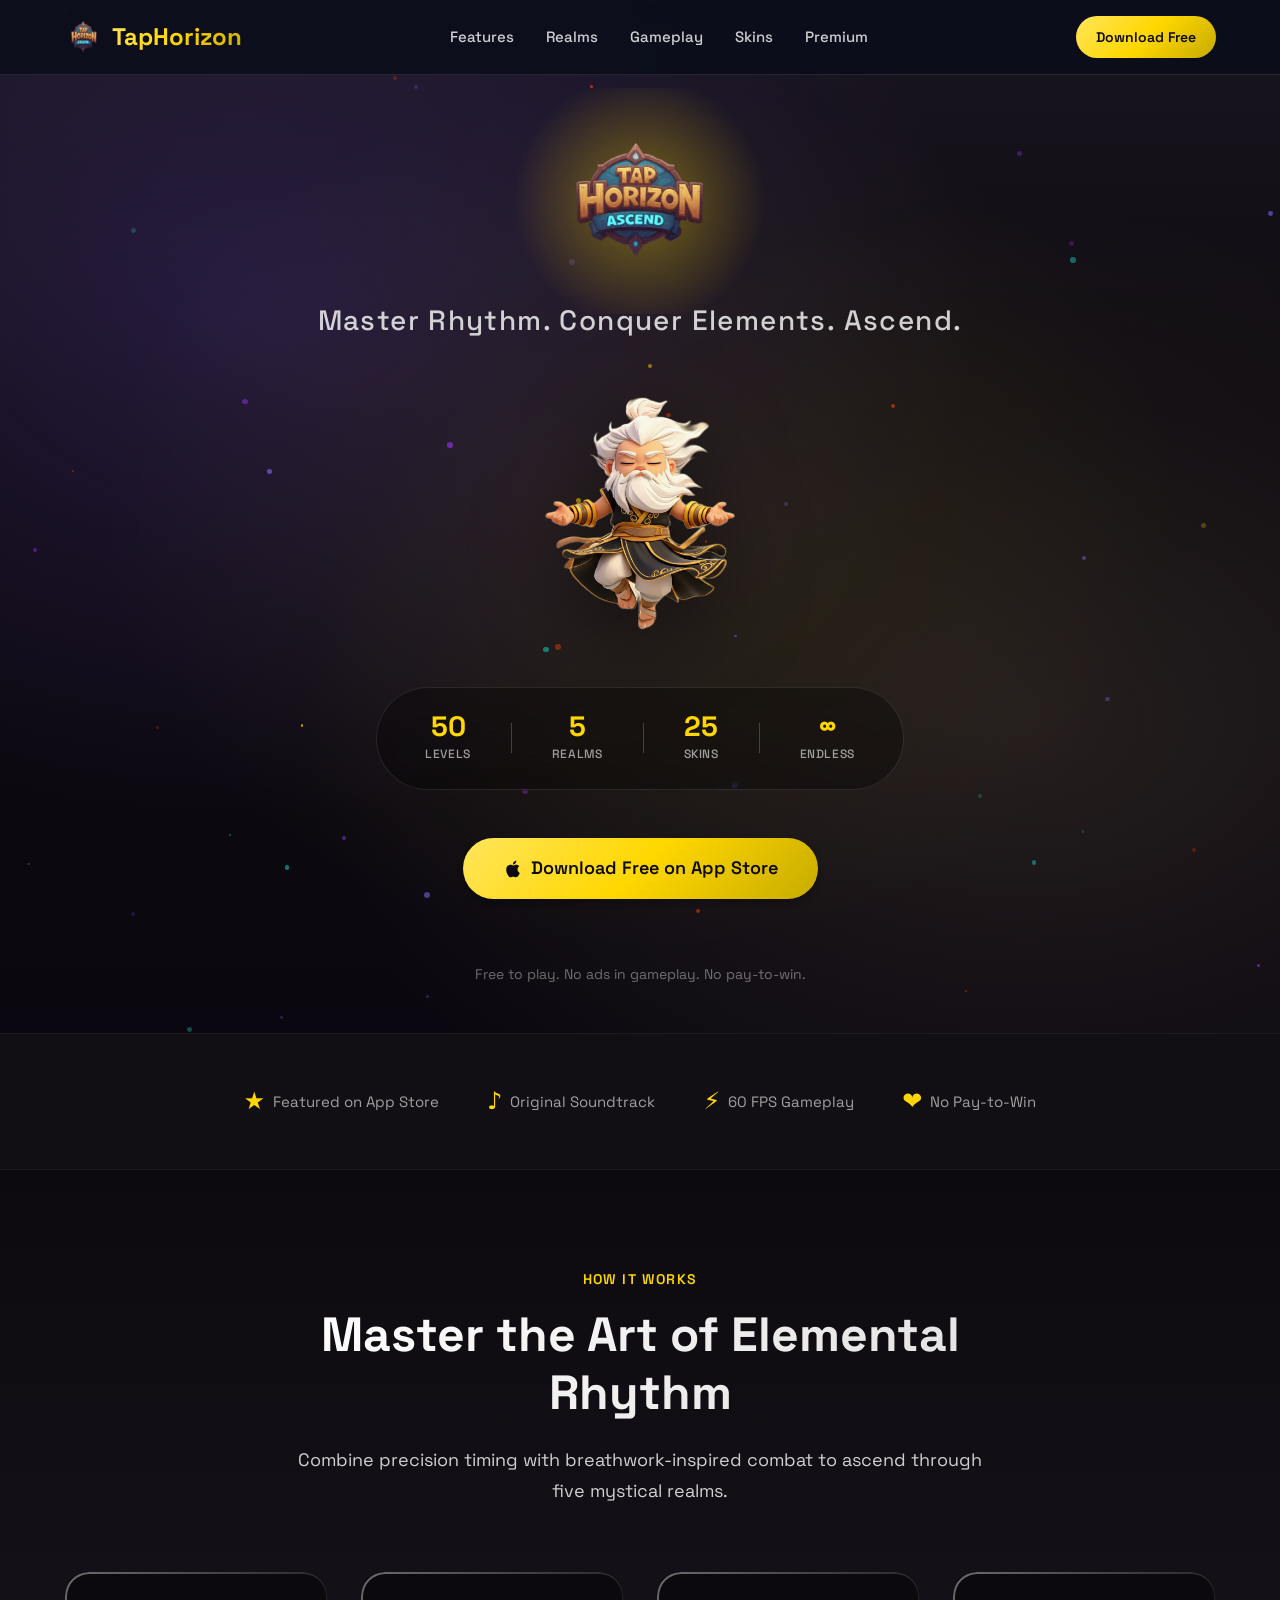
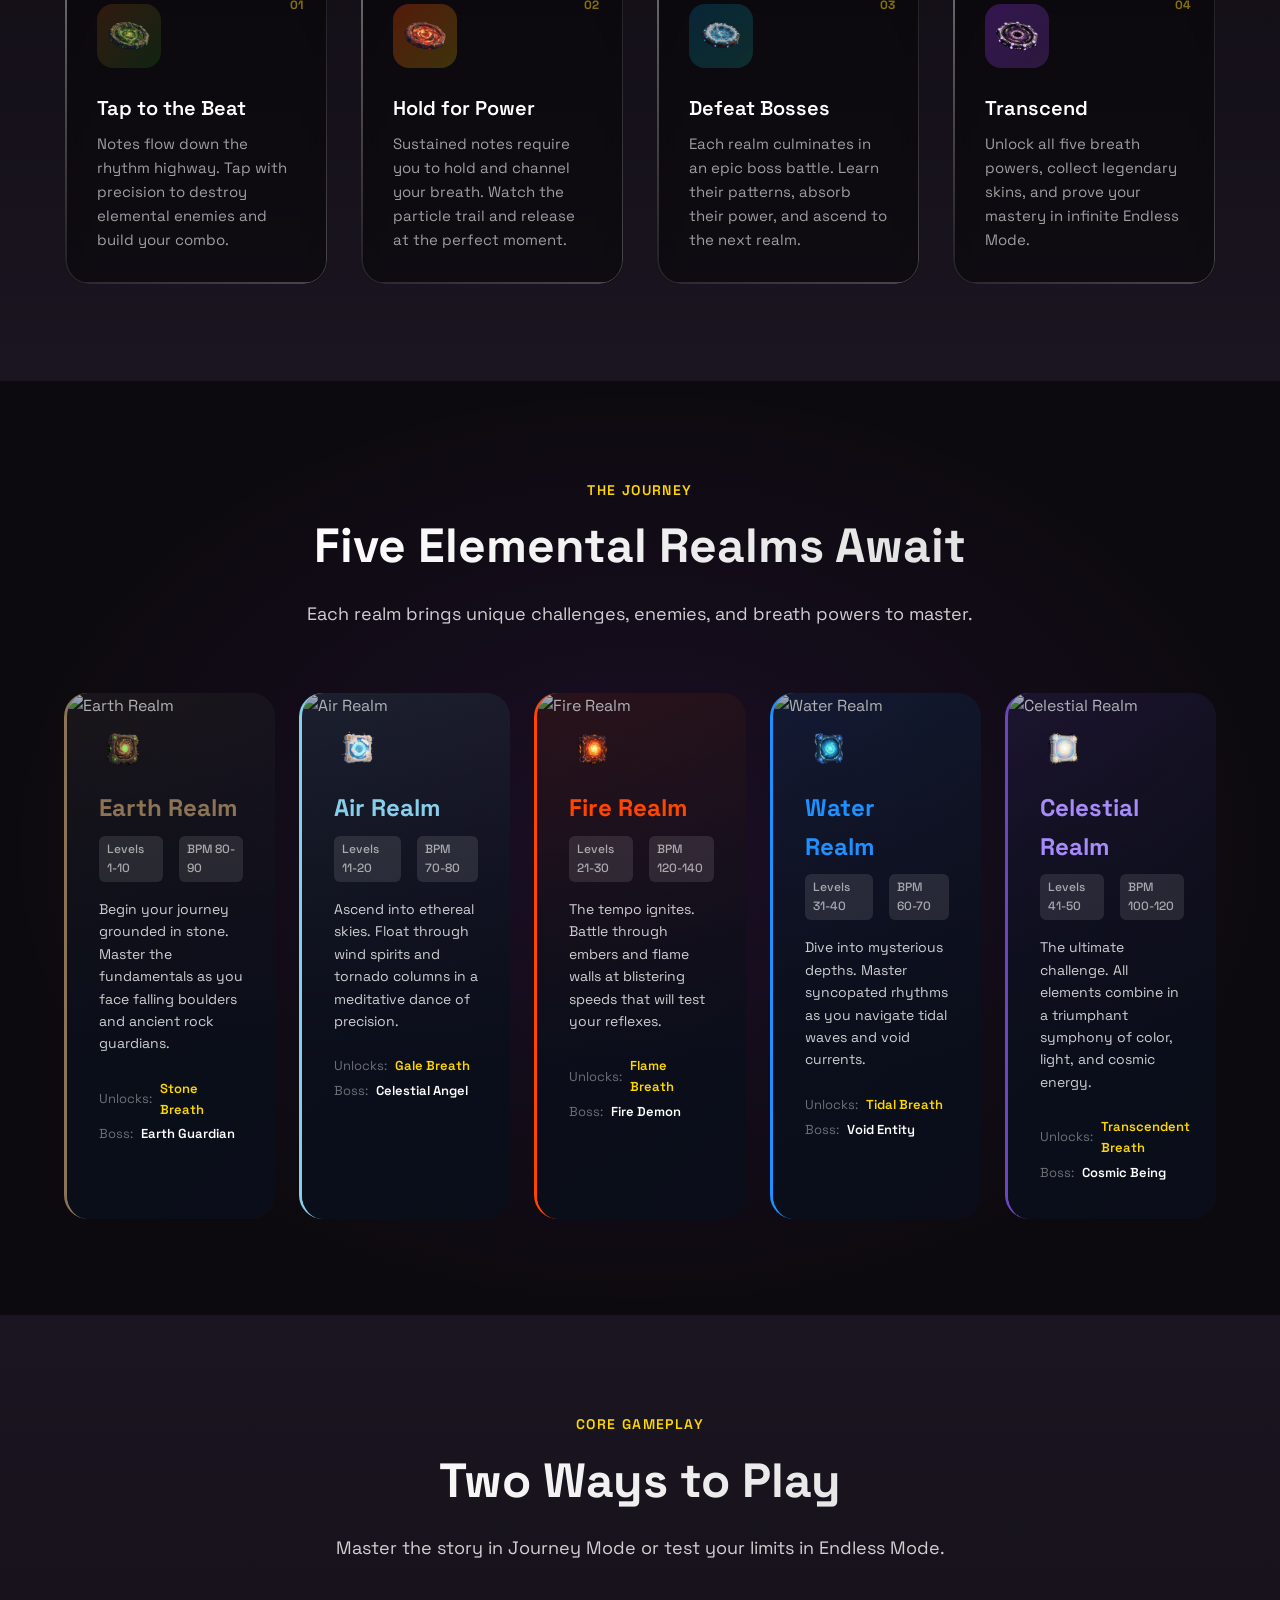
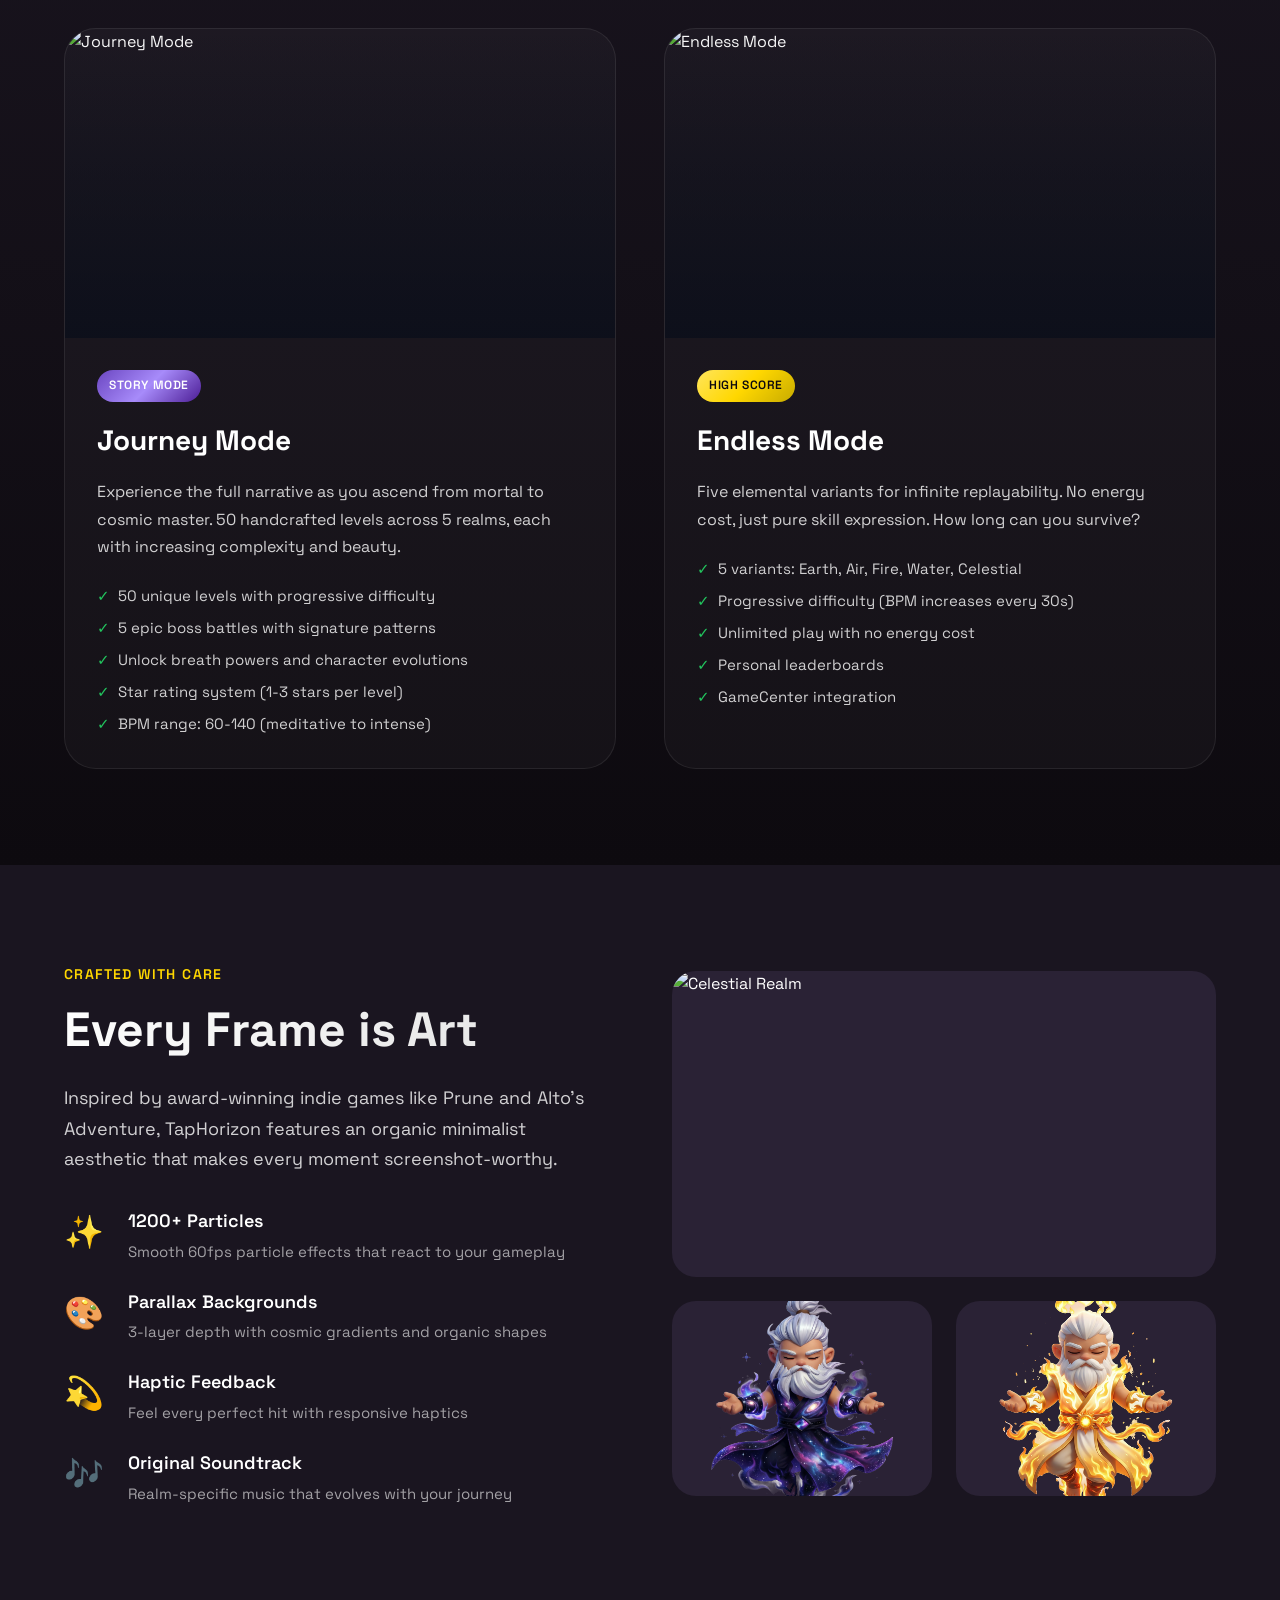
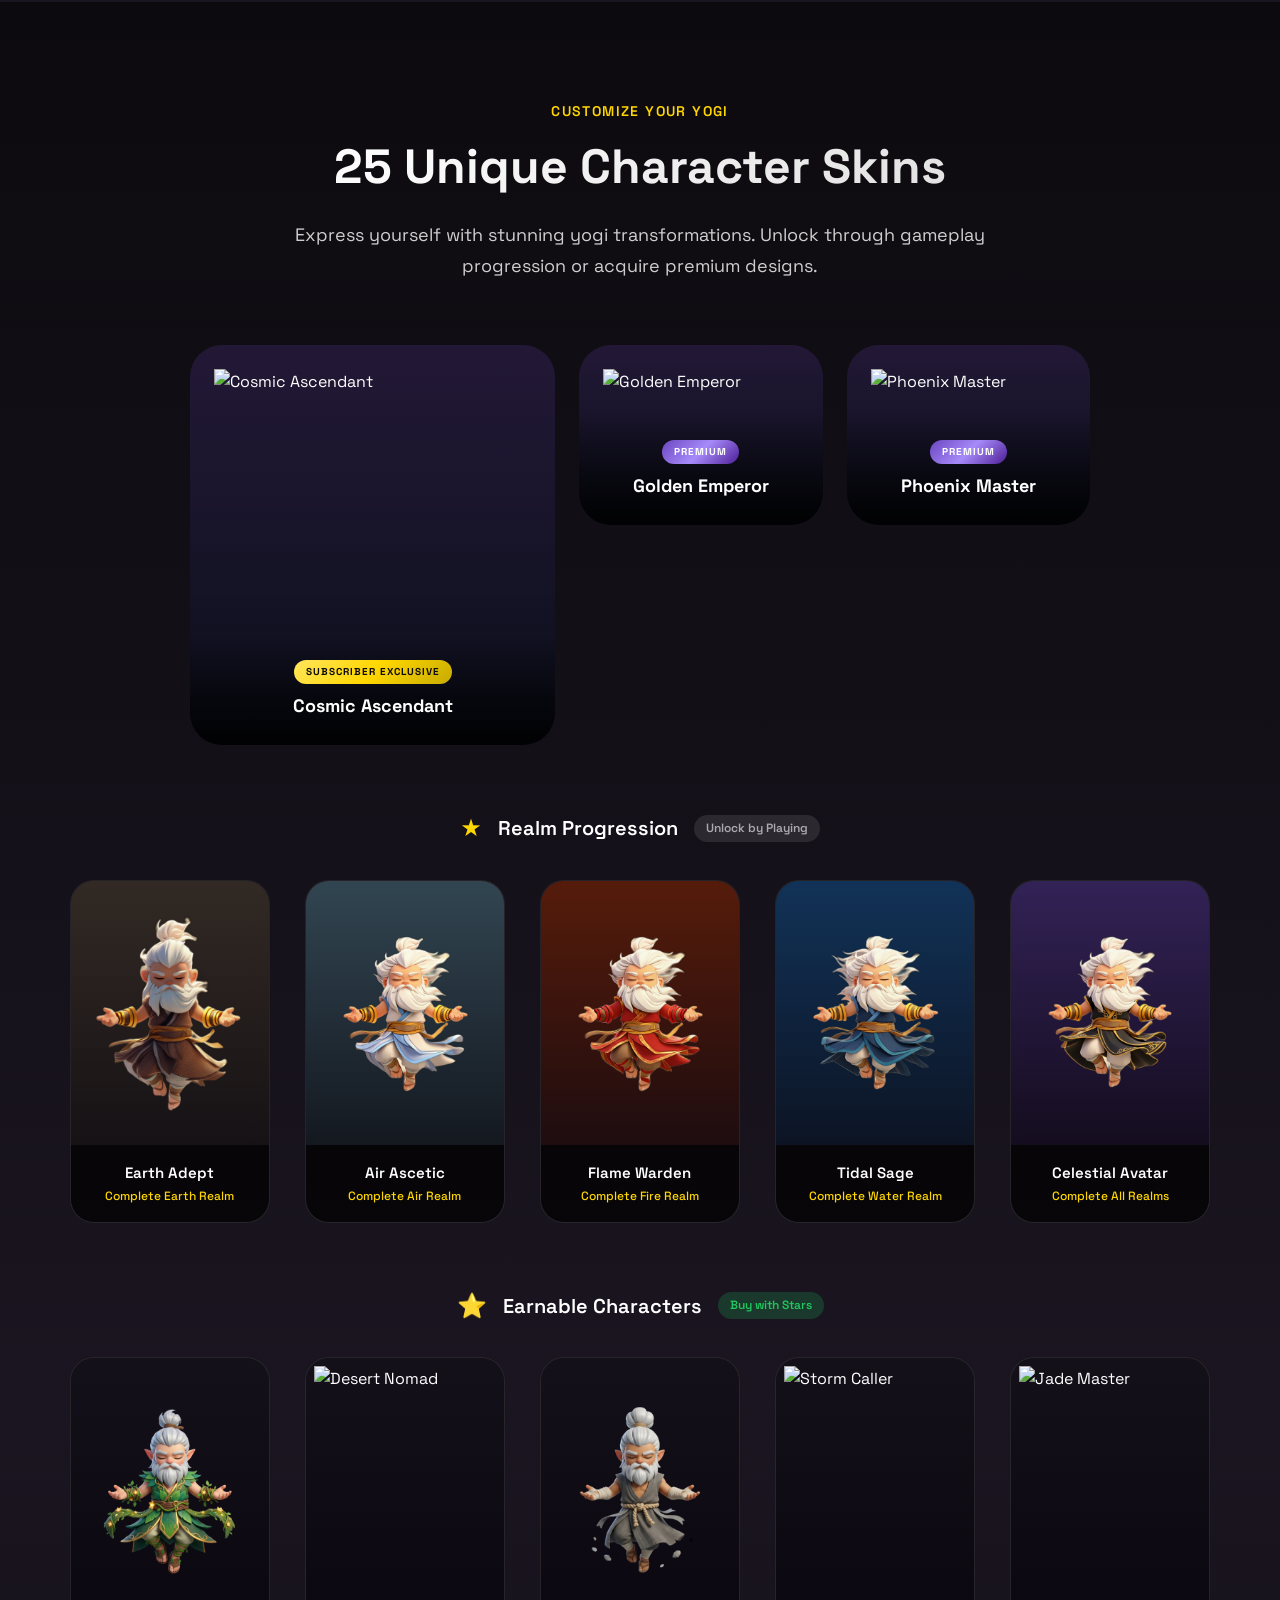
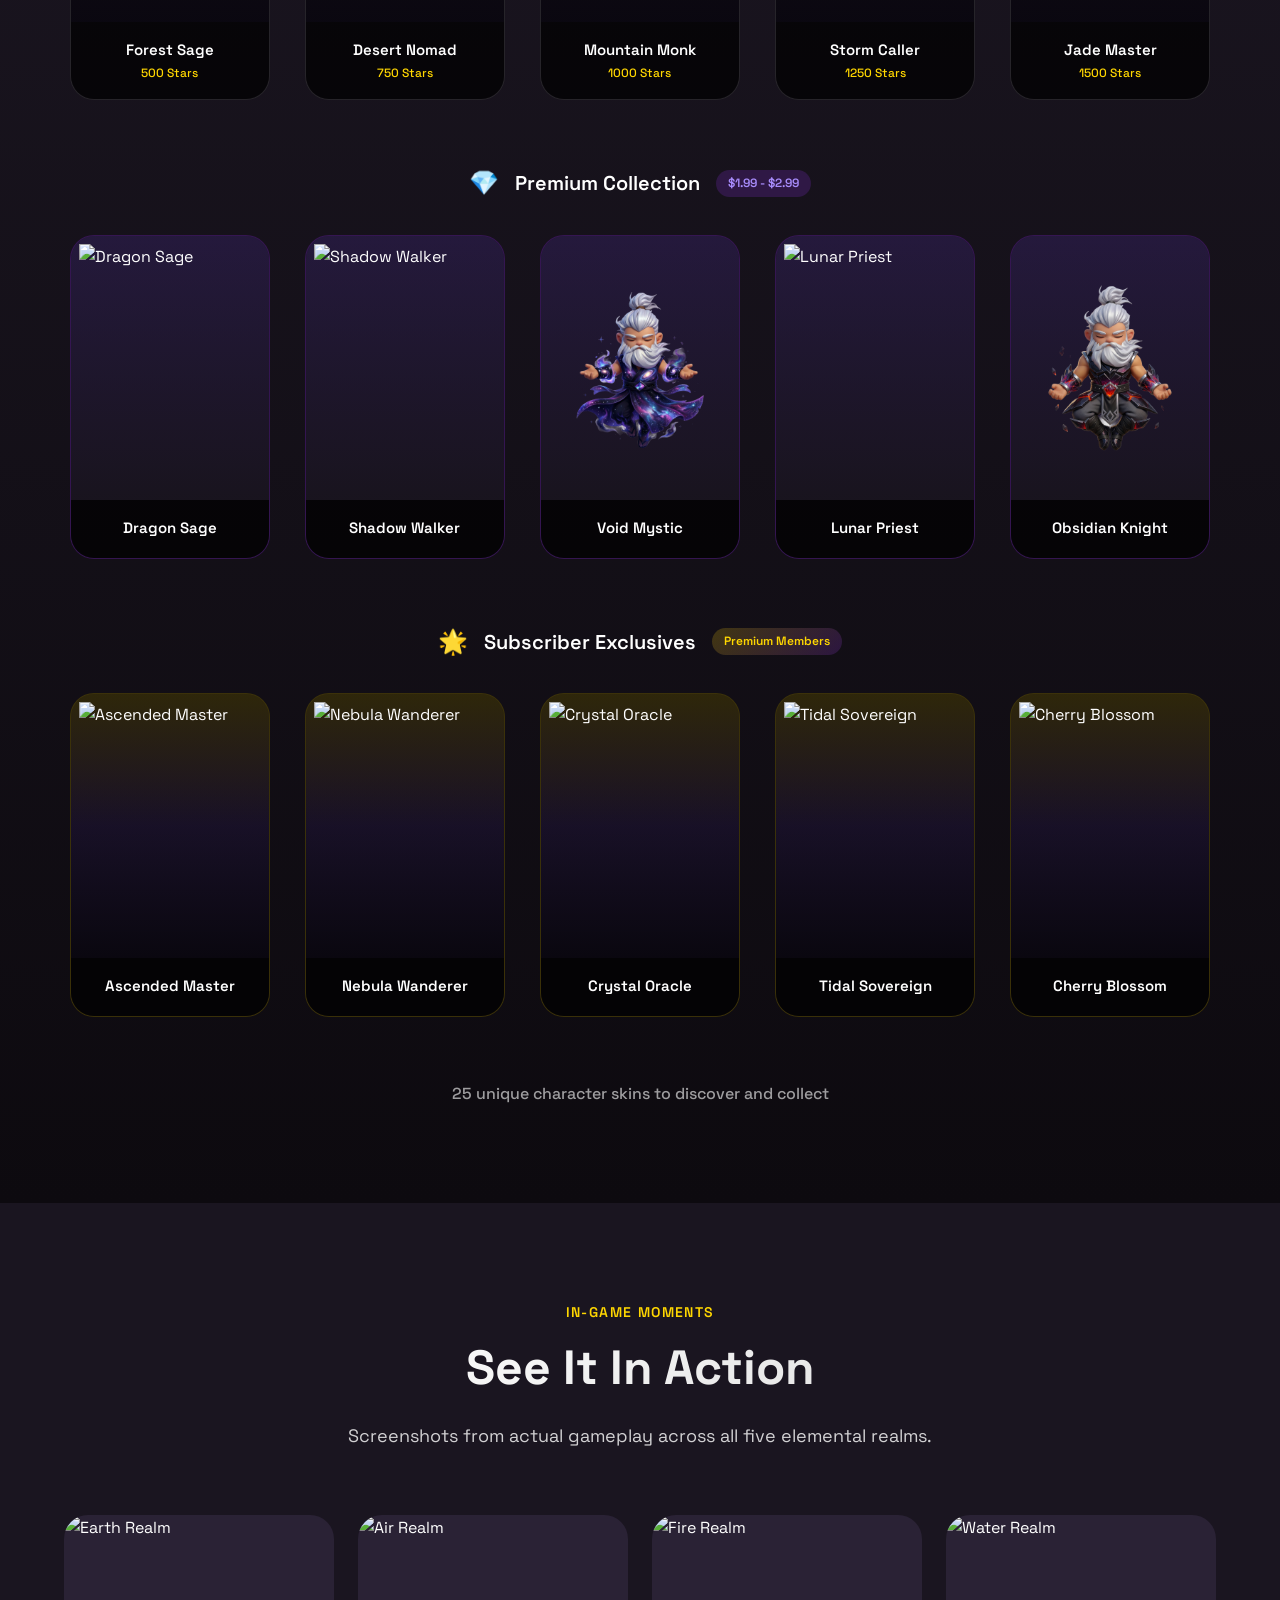
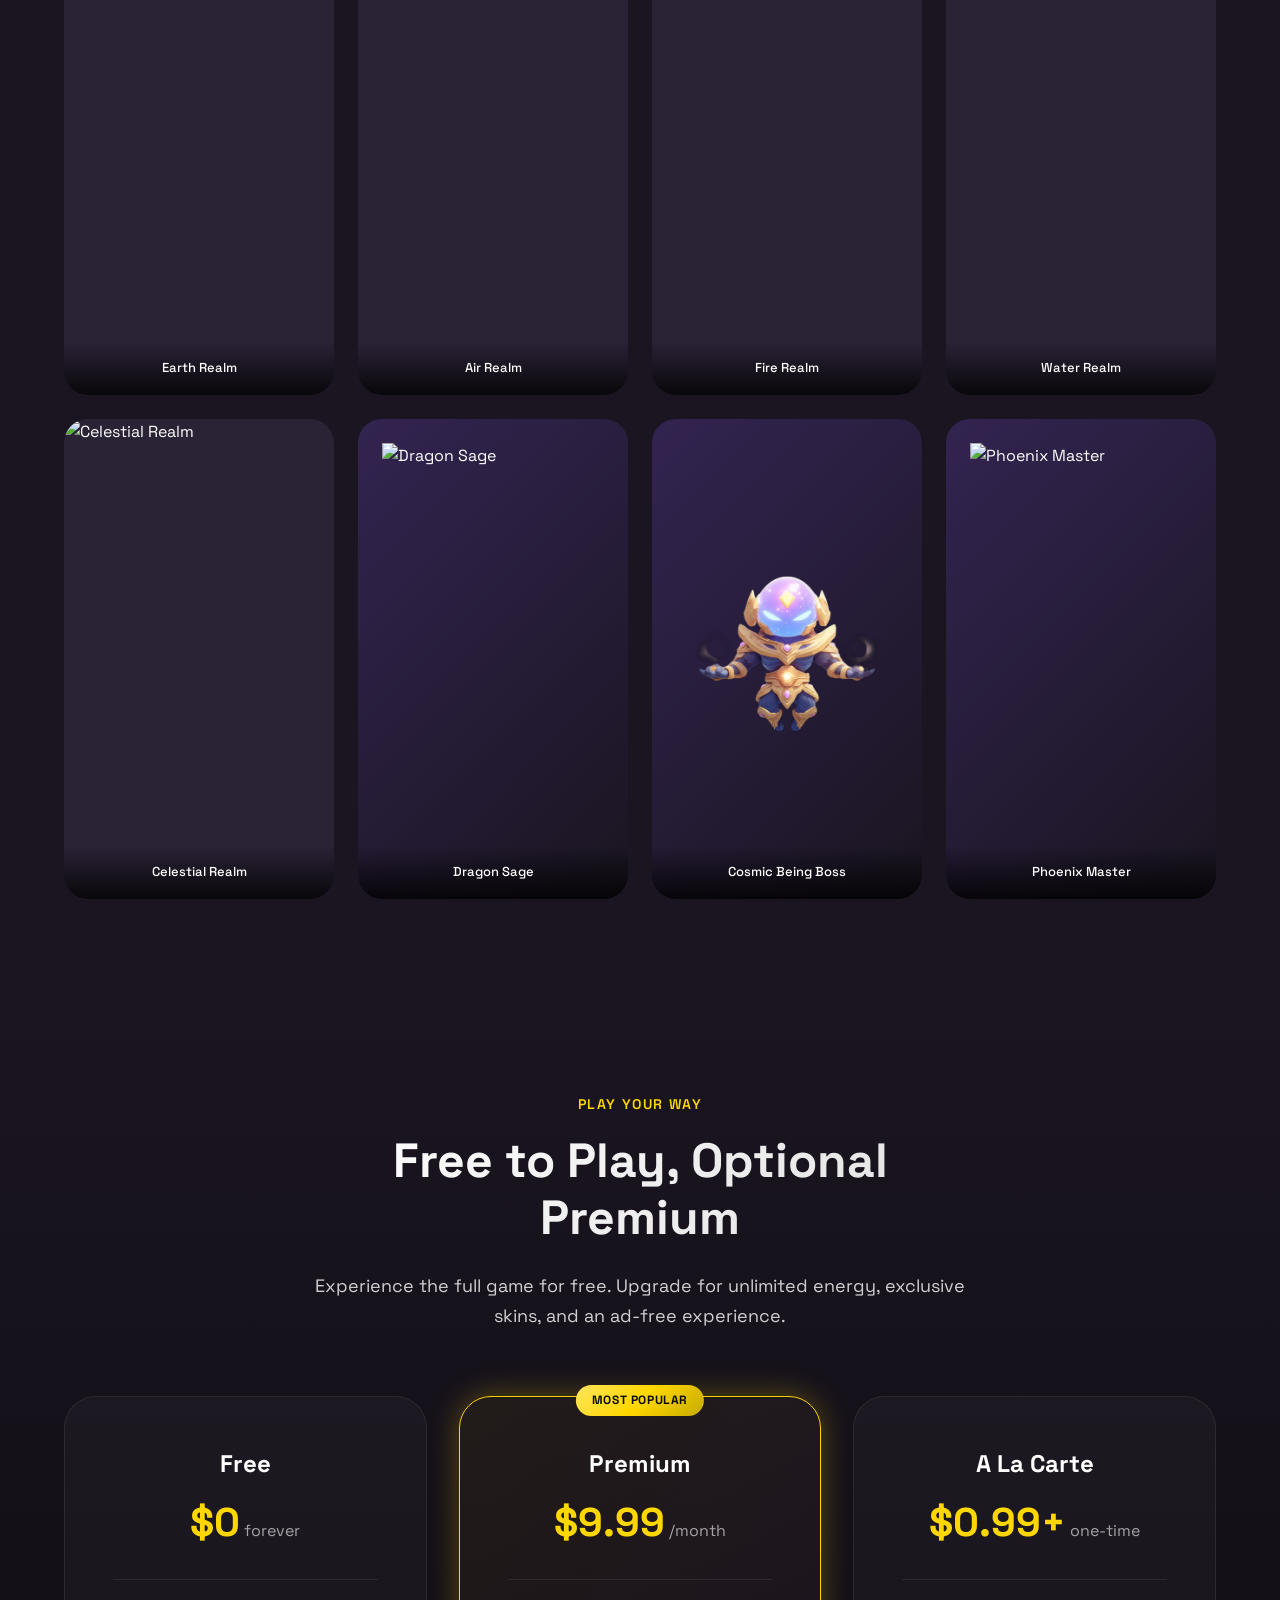
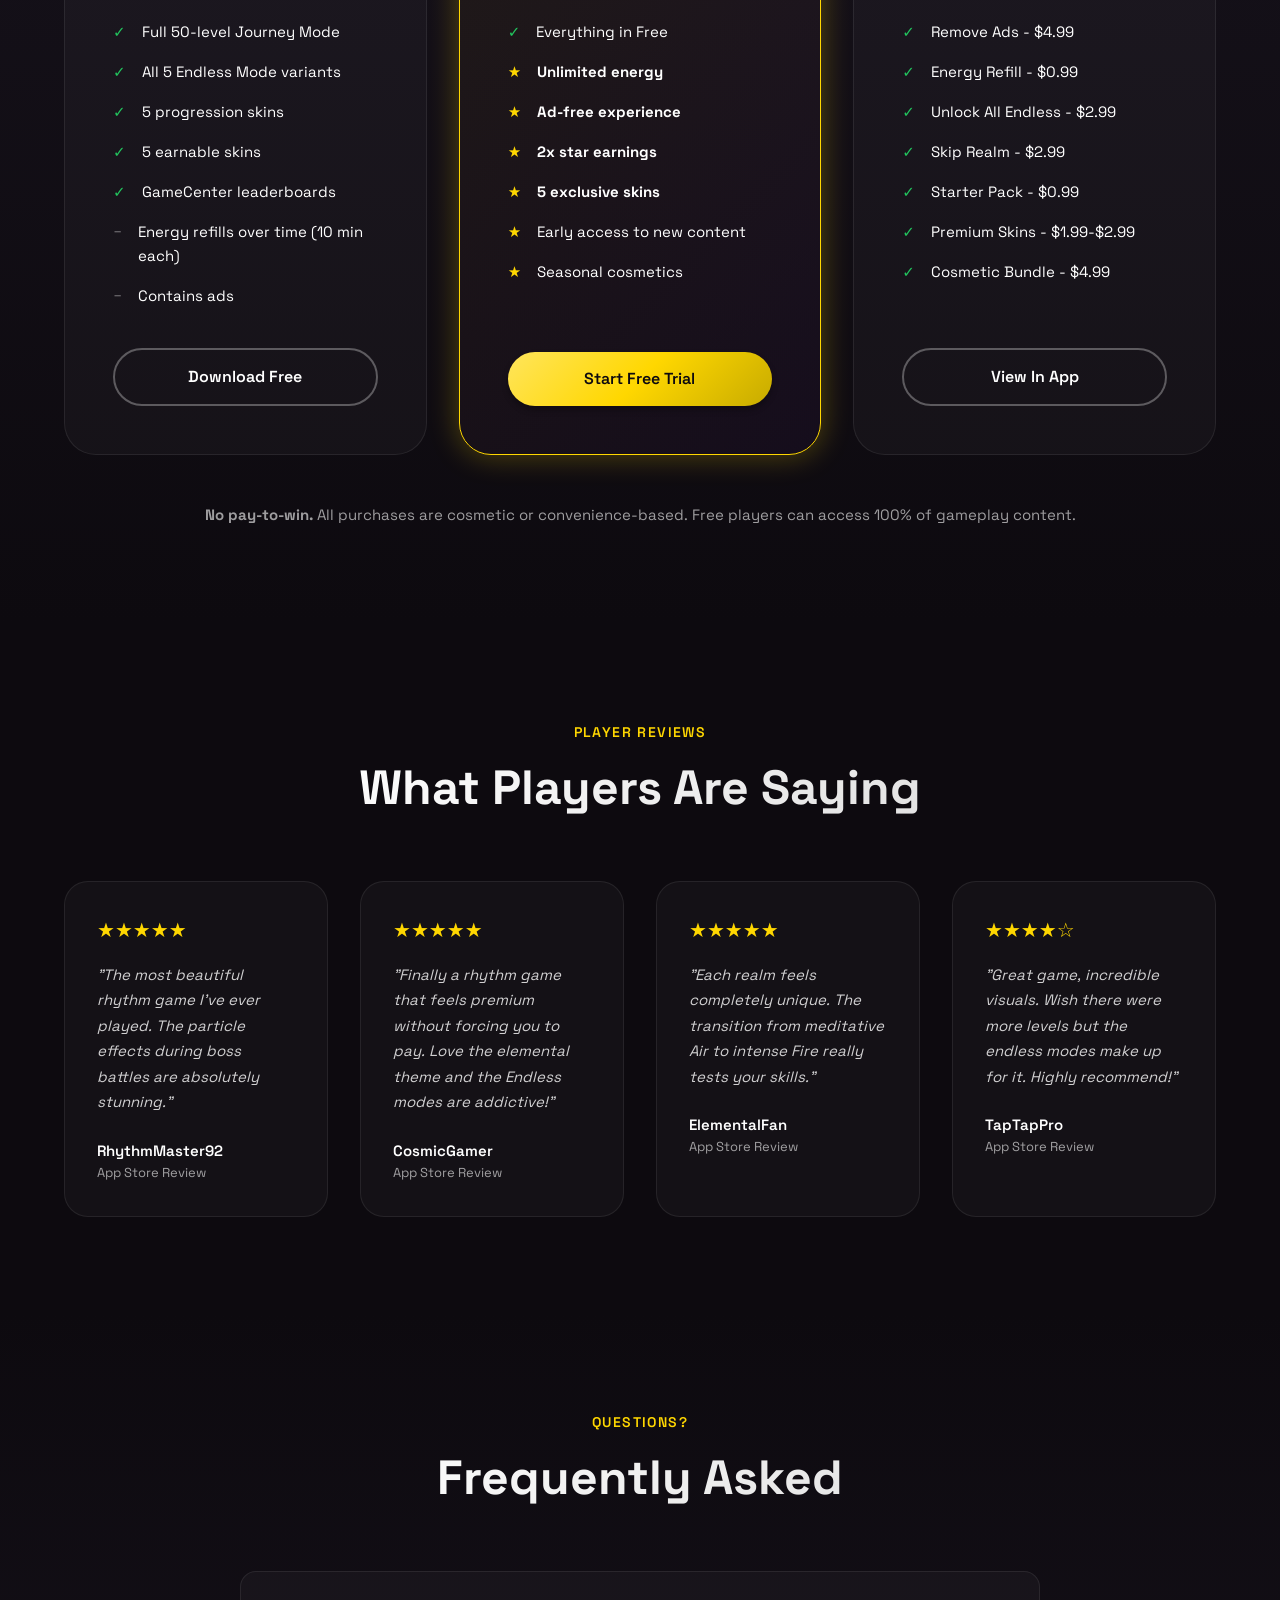
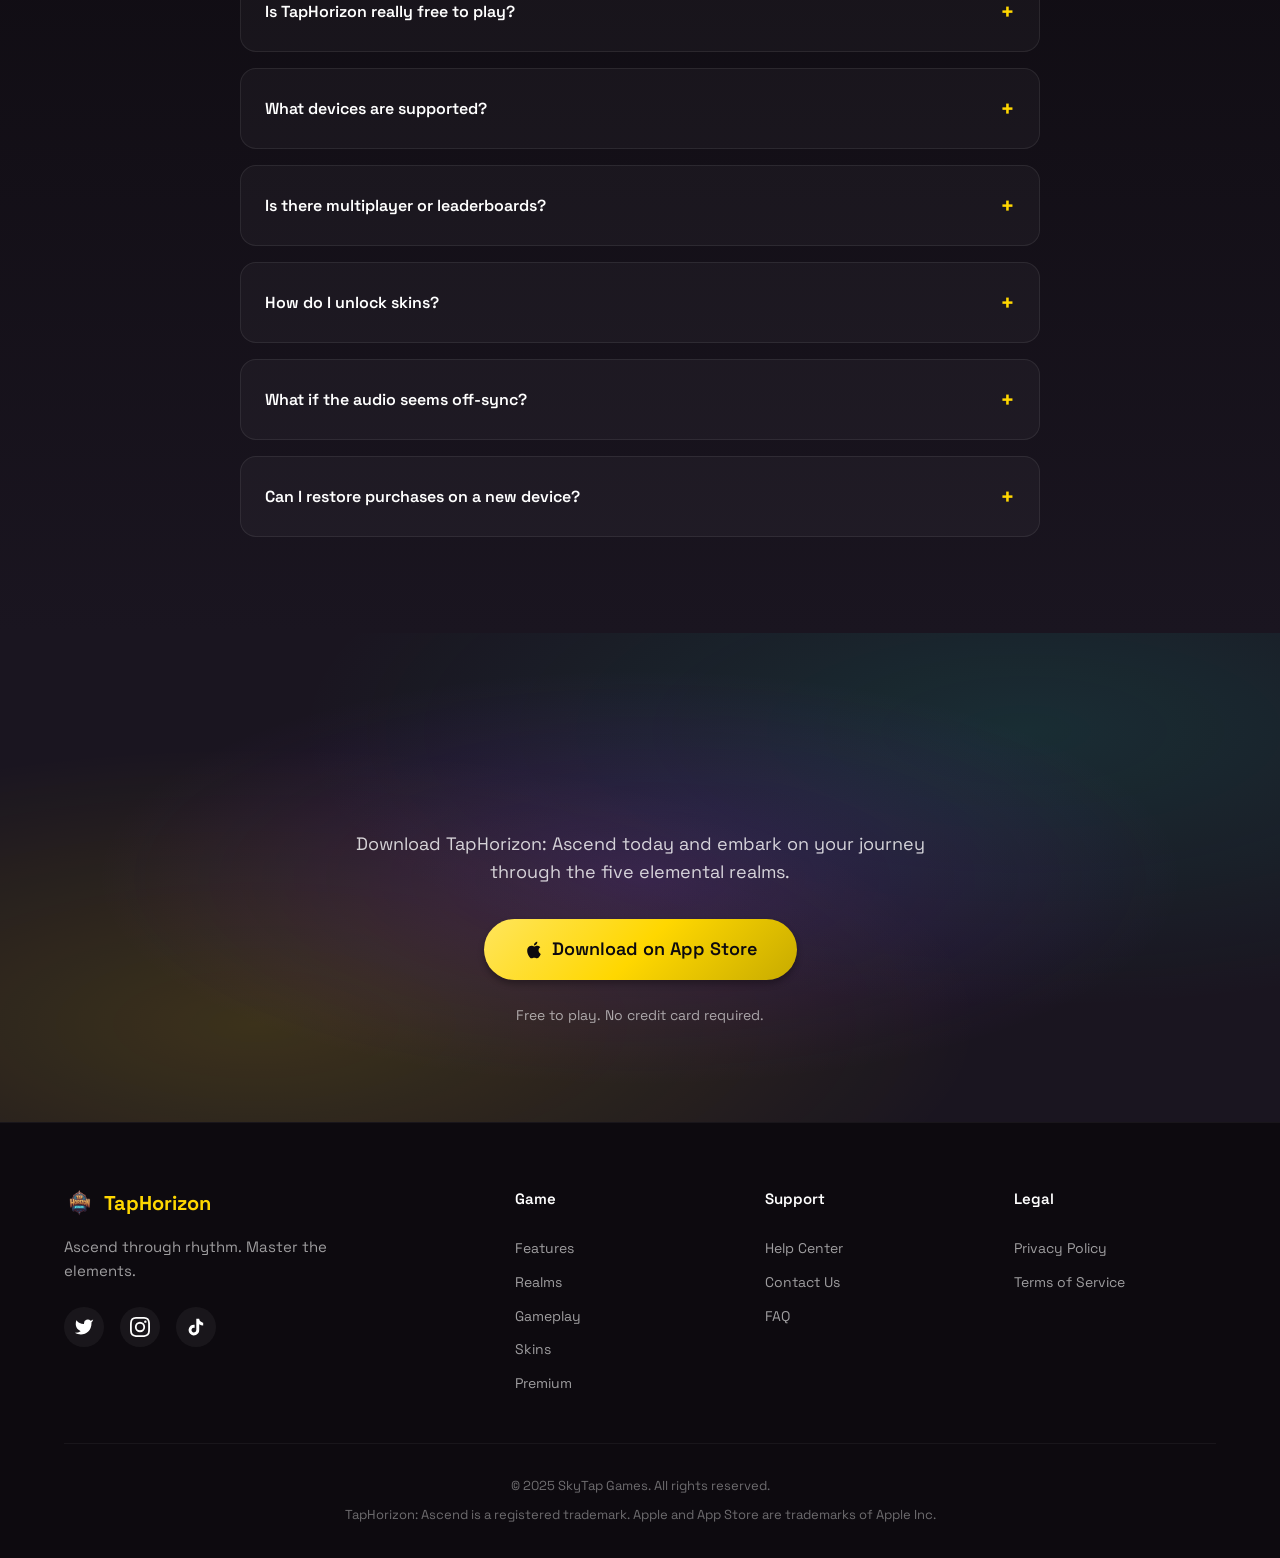
==== index.html @ a6b16e3e "Initial commit - TapHorizon: Ascend website Marketing website for TapHorizon: Ascend, an elemental r" ====
<!DOCTYPE html>
<html lang="en">
<head>
  <meta charset="UTF-8">
  <meta name="viewport" content="width=device-width, initial-scale=1.0">
  <meta name="description" content="TapHorizon: Ascend - A rhythm game where you embody a cosmic yogi ascending through five elemental realms. Master breathwork-based attacks, defeat powerful bosses, and unlock 25 unique skins.">
  <meta name="keywords" content="rhythm game, tap game, mobile game, iOS game, elemental, cosmic, meditation, breathwork, indie game">
  <meta name="author" content="SkyTap Games">

  <!-- Open Graph -->
  <meta property="og:title" content="TapHorizon: Ascend - Elemental Rhythm Adventure">
  <meta property="og:description" content="Ascend through 5 elemental realms. Master rhythm. Become legendary.">
  <meta property="og:image" content="images/og-image.png">
  <meta property="og:url" content="https://taphorizon.app">
  <meta property="og:type" content="website">

  <!-- Twitter Card -->
  <meta name="twitter:card" content="summary_large_image">
  <meta name="twitter:title" content="TapHorizon: Ascend">
  <meta name="twitter:description" content="Ascend through 5 elemental realms. Master rhythm. Become legendary.">
  <meta name="twitter:image" content="images/twitter-card.png">

  <title>TapHorizon: Ascend - Elemental Rhythm Adventure Game</title>

  <!-- Fonts - Modern gaming aesthetic -->
  <link rel="preconnect" href="https://fonts.googleapis.com">
  <link rel="preconnect" href="https://fonts.gstatic.com" crossorigin>
  <link href="https://fonts.googleapis.com/css2?family=Space+Grotesk:wght@300;400;500;600;700&display=swap" rel="stylesheet">

  <!-- Favicon -->
  <link rel="icon" type="image/png" href="images/favicon.png">
  <link rel="apple-touch-icon" href="images/apple-touch-icon.png">

  <!-- Styles -->
  <link rel="stylesheet" href="styles.css">
</head>
<body>
  <!-- Navigation -->
  <nav class="nav" id="nav">
    <div class="nav-container">
      <a href="#" class="nav-logo">
        <img src="images/assets/logo.png" alt="TapHorizon Logo" class="logo-img">
        <span class="logo-text">TapHorizon</span>
      </a>
      <div class="nav-links" id="nav-links">
        <a href="#features">Features</a>
        <a href="#realms">Realms</a>
        <a href="#gameplay">Gameplay</a>
        <a href="#skins">Skins</a>
        <a href="#pricing">Premium</a>
      </div>
      <a href="#download" class="nav-cta">Download Free</a>
      <button class="nav-toggle" id="nav-toggle" aria-label="Toggle menu">
        <span></span>
        <span></span>
        <span></span>
      </button>
    </div>
  </nav>

  <!-- Hero Section - Centered layout with prominent logo -->
  <header class="hero" id="hero">
    <div class="hero-bg">
      <div class="stars"></div>
      <div class="nebula"></div>
      <div class="particles" id="particles"></div>
    </div>

    <div class="hero-centered">
      <!-- Prominent Logo with Glow -->
      <div class="hero-logo">
        <img src="images/assets/logo.png" alt="TapHorizon: Ascend" class="logo-hero">
        <div class="logo-glow"></div>
      </div>

      <!-- Tagline -->
      <p class="hero-tagline">Master Rhythm. Conquer Elements. Ascend.</p>

      <!-- Floating Yogi Character -->
      <div class="hero-character">
        <img src="images/characters/celestial.png" alt="Celestial Yogi" class="floating-yogi">
      </div>

      <!-- Stats Row -->
      <div class="hero-stats">
        <div class="stat">
          <span class="stat-number">50</span>
          <span class="stat-label">Levels</span>
        </div>
        <div class="stat-divider"></div>
        <div class="stat">
          <span class="stat-number">5</span>
          <span class="stat-label">Realms</span>
        </div>
        <div class="stat-divider"></div>
        <div class="stat">
          <span class="stat-number">25</span>
          <span class="stat-label">Skins</span>
        </div>
        <div class="stat-divider"></div>
        <div class="stat">
          <span class="stat-number">∞</span>
          <span class="stat-label">Endless</span>
        </div>
      </div>

      <!-- CTA Buttons -->
      <div class="hero-cta">
        <a href="#download" class="btn btn-primary btn-large">
          <svg class="btn-icon" viewBox="0 0 24 24" fill="currentColor">
            <path d="M18.71 19.5c-.83 1.24-1.71 2.45-3.05 2.47-1.34.03-1.77-.79-3.29-.79-1.53 0-2 .77-3.27.82-1.31.05-2.3-1.32-3.14-2.53C4.25 17 2.94 12.45 4.7 9.39c.87-1.52 2.43-2.48 4.12-2.51 1.28-.02 2.5.87 3.29.87.78 0 2.26-1.07 3.81-.91.65.03 2.47.26 3.64 1.98-.09.06-2.17 1.28-2.15 3.81.03 3.02 2.65 4.03 2.68 4.04-.03.07-.42 1.44-1.38 2.83M13 3.5c.73-.83 1.94-1.46 2.94-1.5.13 1.17-.34 2.35-1.04 3.19-.69.85-1.83 1.51-2.95 1.42-.15-1.15.41-2.35 1.05-3.11z"/>
          </svg>
          Download Free on App Store
        </a>
      </div>

      <p class="hero-note">Free to play. No ads in gameplay. No pay-to-win.</p>
    </div>
  </header>

  <!-- Trust Badges -->
  <section class="trust-badges">
    <div class="container">
      <div class="badges-grid">
        <div class="badge-item">
          <span class="badge-icon-large">&#9733;</span>
          <span>Featured on App Store</span>
        </div>
        <div class="badge-item">
          <span class="badge-icon-large">&#9834;</span>
          <span>Original Soundtrack</span>
        </div>
        <div class="badge-item">
          <span class="badge-icon-large">&#9889;</span>
          <span>60 FPS Gameplay</span>
        </div>
        <div class="badge-item">
          <span class="badge-icon-large">&#10084;</span>
          <span>No Pay-to-Win</span>
        </div>
      </div>
    </div>
  </section>

  <!-- How It Works -->
  <section class="section how-it-works" id="features">
    <div class="container">
      <div class="section-header">
        <span class="section-label">How It Works</span>
        <h2 class="section-title">Master the Art of Elemental Rhythm</h2>
        <p class="section-description">
          Combine precision timing with breathwork-inspired combat to ascend through five mystical realms.
        </p>
      </div>
      <div class="steps-grid">
        <div class="step-card">
          <div class="step-number">01</div>
          <div class="step-icon step-icon-earth">
            <!-- PLACEHOLDER: Earth element icon -->
            <img src="images/assets/icon-earth.png" alt="Earth Element">
          </div>
          <h3>Tap to the Beat</h3>
          <p>Notes flow down the rhythm highway. Tap with precision to destroy elemental enemies and build your combo.</p>
        </div>
        <div class="step-card">
          <div class="step-number">02</div>
          <div class="step-icon step-icon-fire">
            <!-- PLACEHOLDER: Fire element icon -->
            <img src="images/assets/icon-fire.png" alt="Fire Element">
          </div>
          <h3>Hold for Power</h3>
          <p>Sustained notes require you to hold and channel your breath. Watch the particle trail and release at the perfect moment.</p>
        </div>
        <div class="step-card">
          <div class="step-number">03</div>
          <div class="step-icon step-icon-water">
            <!-- PLACEHOLDER: Water element icon -->
            <img src="images/assets/icon-water.png" alt="Water Element">
          </div>
          <h3>Defeat Bosses</h3>
          <p>Each realm culminates in an epic boss battle. Learn their patterns, absorb their power, and ascend to the next realm.</p>
        </div>
        <div class="step-card">
          <div class="step-number">04</div>
          <div class="step-icon step-icon-celestial">
            <!-- PLACEHOLDER: Celestial element icon -->
            <img src="images/assets/icon-celestial.png" alt="Celestial Element">
          </div>
          <h3>Transcend</h3>
          <p>Unlock all five breath powers, collect legendary skins, and prove your mastery in infinite Endless Mode.</p>
        </div>
      </div>
    </div>
  </section>

  <!-- The Five Realms -->
  <section class="section realms-section" id="realms">
    <div class="realms-bg">
      <div class="realm-particles"></div>
    </div>
    <div class="container">
      <div class="section-header">
        <span class="section-label">The Journey</span>
        <h2 class="section-title">Five Elemental Realms Await</h2>
        <p class="section-description">
          Each realm brings unique challenges, enemies, and breath powers to master.
        </p>
      </div>
      <div class="realms-grid">
        <!-- Earth Realm -->
        <div class="realm-card realm-earth">
          <div class="realm-bg-image">
            <!-- PLACEHOLDER: Earth realm background -->
            <img src="images/screenshots/realm-earth.png" alt="Earth Realm">
          </div>
          <div class="realm-content">
            <div class="realm-icon">
              <!-- PLACEHOLDER: Earth icon -->
              <img src="images/assets/power-stone.png" alt="Stone Breath">
            </div>
            <h3 class="realm-name">Earth Realm</h3>
            <div class="realm-stats">
              <span class="realm-levels">Levels 1-10</span>
              <span class="realm-bpm">BPM 80-90</span>
            </div>
            <p class="realm-description">Begin your journey grounded in stone. Master the fundamentals as you face falling boulders and ancient rock guardians.</p>
            <div class="realm-power">
              <span class="power-label">Unlocks:</span>
              <span class="power-name">Stone Breath</span>
            </div>
            <div class="realm-boss">
              <span class="boss-label">Boss:</span>
              <span class="boss-name">Earth Guardian</span>
            </div>
          </div>
        </div>

        <!-- Air Realm -->
        <div class="realm-card realm-air">
          <div class="realm-bg-image">
            <!-- PLACEHOLDER: Air realm background -->
            <img src="images/screenshots/realm-air.png" alt="Air Realm">
          </div>
          <div class="realm-content">
            <div class="realm-icon">
              <!-- PLACEHOLDER: Air icon -->
              <img src="images/assets/power-gale.png" alt="Gale Breath">
            </div>
            <h3 class="realm-name">Air Realm</h3>
            <div class="realm-stats">
              <span class="realm-levels">Levels 11-20</span>
              <span class="realm-bpm">BPM 70-80</span>
            </div>
            <p class="realm-description">Ascend into ethereal skies. Float through wind spirits and tornado columns in a meditative dance of precision.</p>
            <div class="realm-power">
              <span class="power-label">Unlocks:</span>
              <span class="power-name">Gale Breath</span>
            </div>
            <div class="realm-boss">
              <span class="boss-label">Boss:</span>
              <span class="boss-name">Celestial Angel</span>
            </div>
          </div>
        </div>

        <!-- Fire Realm -->
        <div class="realm-card realm-fire">
          <div class="realm-bg-image">
            <!-- PLACEHOLDER: Fire realm background -->
            <img src="images/screenshots/realm-fire.png" alt="Fire Realm">
          </div>
          <div class="realm-content">
            <div class="realm-icon">
              <!-- PLACEHOLDER: Fire icon -->
              <img src="images/assets/power-inferno.png" alt="Flame Breath">
            </div>
            <h3 class="realm-name">Fire Realm</h3>
            <div class="realm-stats">
              <span class="realm-levels">Levels 21-30</span>
              <span class="realm-bpm">BPM 120-140</span>
            </div>
            <p class="realm-description">The tempo ignites. Battle through embers and flame walls at blistering speeds that will test your reflexes.</p>
            <div class="realm-power">
              <span class="power-label">Unlocks:</span>
              <span class="power-name">Flame Breath</span>
            </div>
            <div class="realm-boss">
              <span class="boss-label">Boss:</span>
              <span class="boss-name">Fire Demon</span>
            </div>
          </div>
        </div>

        <!-- Water Realm -->
        <div class="realm-card realm-water">
          <div class="realm-bg-image">
            <!-- PLACEHOLDER: Water realm background -->
            <img src="images/screenshots/realm-water.png" alt="Water Realm">
          </div>
          <div class="realm-content">
            <div class="realm-icon">
              <!-- PLACEHOLDER: Water icon -->
              <img src="images/assets/power-tidal.png" alt="Tidal Breath">
            </div>
            <h3 class="realm-name">Water Realm</h3>
            <div class="realm-stats">
              <span class="realm-levels">Levels 31-40</span>
              <span class="realm-bpm">BPM 60-70</span>
            </div>
            <p class="realm-description">Dive into mysterious depths. Master syncopated rhythms as you navigate tidal waves and void currents.</p>
            <div class="realm-power">
              <span class="power-label">Unlocks:</span>
              <span class="power-name">Tidal Breath</span>
            </div>
            <div class="realm-boss">
              <span class="boss-label">Boss:</span>
              <span class="boss-name">Void Entity</span>
            </div>
          </div>
        </div>

        <!-- Celestial Realm -->
        <div class="realm-card realm-celestial">
          <div class="realm-bg-image">
            <!-- PLACEHOLDER: Celestial realm background -->
            <img src="images/screenshots/realm-celestial.png" alt="Celestial Realm">
          </div>
          <div class="realm-content">
            <div class="realm-icon">
              <!-- PLACEHOLDER: Celestial icon -->
              <img src="images/assets/power-transcendent.png" alt="Transcendent Breath">
            </div>
            <h3 class="realm-name">Celestial Realm</h3>
            <div class="realm-stats">
              <span class="realm-levels">Levels 41-50</span>
              <span class="realm-bpm">BPM 100-120</span>
            </div>
            <p class="realm-description">The ultimate challenge. All elements combine in a triumphant symphony of color, light, and cosmic energy.</p>
            <div class="realm-power">
              <span class="power-label">Unlocks:</span>
              <span class="power-name">Transcendent Breath</span>
            </div>
            <div class="realm-boss">
              <span class="boss-label">Boss:</span>
              <span class="boss-name">Cosmic Being</span>
            </div>
          </div>
        </div>
      </div>
    </div>
  </section>

  <!-- Gameplay Features -->
  <section class="section gameplay-section" id="gameplay">
    <div class="container">
      <div class="section-header">
        <span class="section-label">Core Gameplay</span>
        <h2 class="section-title">Two Ways to Play</h2>
        <p class="section-description">
          Master the story in Journey Mode or test your limits in Endless Mode.
        </p>
      </div>

      <div class="gameplay-modes">
        <!-- Journey Mode -->
        <div class="mode-card mode-journey">
          <div class="mode-visual">
            <!-- PLACEHOLDER: Journey mode screenshot -->
            <img src="images/screenshots/realm-earth.png" alt="Journey Mode">
            <div class="mode-overlay"></div>
          </div>
          <div class="mode-content">
            <div class="mode-badge">Story Mode</div>
            <h3 class="mode-title">Journey Mode</h3>
            <p class="mode-description">
              Experience the full narrative as you ascend from mortal to cosmic master.
              50 handcrafted levels across 5 realms, each with increasing complexity and beauty.
            </p>
            <ul class="mode-features">
              <li>
                <span class="feature-check">&#10003;</span>
                <span>50 unique levels with progressive difficulty</span>
              </li>
              <li>
                <span class="feature-check">&#10003;</span>
                <span>5 epic boss battles with signature patterns</span>
              </li>
              <li>
                <span class="feature-check">&#10003;</span>
                <span>Unlock breath powers and character evolutions</span>
              </li>
              <li>
                <span class="feature-check">&#10003;</span>
                <span>Star rating system (1-3 stars per level)</span>
              </li>
              <li>
                <span class="feature-check">&#10003;</span>
                <span>BPM range: 60-140 (meditative to intense)</span>
              </li>
            </ul>
          </div>
        </div>

        <!-- Endless Mode -->
        <div class="mode-card mode-endless">
          <div class="mode-visual">
            <!-- PLACEHOLDER: Endless mode screenshot -->
            <img src="images/screenshots/realm-celestial.png" alt="Endless Mode">
            <div class="mode-overlay"></div>
          </div>
          <div class="mode-content">
            <div class="mode-badge mode-badge-gold">High Score</div>
            <h3 class="mode-title">Endless Mode</h3>
            <p class="mode-description">
              Five elemental variants for infinite replayability. No energy cost,
              just pure skill expression. How long can you survive?
            </p>
            <ul class="mode-features">
              <li>
                <span class="feature-check">&#10003;</span>
                <span>5 variants: Earth, Air, Fire, Water, Celestial</span>
              </li>
              <li>
                <span class="feature-check">&#10003;</span>
                <span>Progressive difficulty (BPM increases every 30s)</span>
              </li>
              <li>
                <span class="feature-check">&#10003;</span>
                <span>Unlimited play with no energy cost</span>
              </li>
              <li>
                <span class="feature-check">&#10003;</span>
                <span>Personal leaderboards</span>
              </li>
              <li>
                <span class="feature-check">&#10003;</span>
                <span>GameCenter integration</span>
              </li>
            </ul>
          </div>
        </div>
      </div>
    </div>
  </section>

  <!-- Visual Polish Section -->
  <section class="section polish-section">
    <div class="container">
      <div class="polish-grid">
        <div class="polish-content">
          <span class="section-label">Crafted with Care</span>
          <h2 class="section-title">Every Frame is Art</h2>
          <p class="section-description">
            Inspired by award-winning indie games like Prune and Alto's Adventure,
            TapHorizon features an organic minimalist aesthetic that makes every moment
            screenshot-worthy.
          </p>
          <div class="polish-features">
            <div class="polish-feature">
              <div class="polish-icon">&#10024;</div>
              <div>
                <h4>1200+ Particles</h4>
                <p>Smooth 60fps particle effects that react to your gameplay</p>
              </div>
            </div>
            <div class="polish-feature">
              <div class="polish-icon">&#127912;</div>
              <div>
                <h4>Parallax Backgrounds</h4>
                <p>3-layer depth with cosmic gradients and organic shapes</p>
              </div>
            </div>
            <div class="polish-feature">
              <div class="polish-icon">&#128171;</div>
              <div>
                <h4>Haptic Feedback</h4>
                <p>Feel every perfect hit with responsive haptics</p>
              </div>
            </div>
            <div class="polish-feature">
              <div class="polish-icon">&#127926;</div>
              <div>
                <h4>Original Soundtrack</h4>
                <p>Realm-specific music that evolves with your journey</p>
              </div>
            </div>
          </div>
        </div>
        <div class="polish-visual">
          <div class="polish-gallery">
            <div class="gallery-item gallery-main">
              <img src="images/screenshots/realm-celestial.png" alt="Celestial Realm">
            </div>
            <div class="gallery-item gallery-small-1">
              <img src="images/characters/void_mystic.png" alt="Void Mystic">
            </div>
            <div class="gallery-item gallery-small-2">
              <img src="images/characters/eternal_flame.png" alt="Eternal Flame">
            </div>
          </div>
        </div>
      </div>
    </div>
  </section>

  <!-- Skins Showcase - Full Character Portraits -->
  <section class="section skins-section" id="skins">
    <div class="container">
      <div class="section-header">
        <span class="section-label">Customize Your Yogi</span>
        <h2 class="section-title">25 Unique Character Skins</h2>
        <p class="section-description">
          Express yourself with stunning yogi transformations.
          Unlock through gameplay progression or acquire premium designs.
        </p>
      </div>

      <!-- Featured Characters Showcase -->
      <div class="skins-featured">
        <div class="featured-character featured-main">
          <img src="images/characters/cosmic_ascendant.png" alt="Cosmic Ascendant">
          <div class="featured-info">
            <span class="featured-badge">Subscriber Exclusive</span>
            <h4>Cosmic Ascendant</h4>
          </div>
        </div>
        <div class="featured-character featured-side">
          <img src="images/characters/golden_emperor.png" alt="Golden Emperor">
          <div class="featured-info">
            <span class="featured-badge featured-badge-premium">Premium</span>
            <h4>Golden Emperor</h4>
          </div>
        </div>
        <div class="featured-character featured-side">
          <img src="images/characters/phoenix_master.png" alt="Phoenix Master">
          <div class="featured-info">
            <span class="featured-badge featured-badge-premium">Premium</span>
            <h4>Phoenix Master</h4>
          </div>
        </div>
      </div>

      <!-- Realm Progression Skins -->
      <div class="skins-category">
        <h3 class="category-title">
          <span class="category-icon">&#9733;</span>
          Realm Progression
          <span class="category-badge">Unlock by Playing</span>
        </h3>
        <div class="skins-gallery">
          <div class="character-card">
            <div class="character-image character-earth">
              <img src="images/characters/earth.png" alt="Earth Adept">
            </div>
            <div class="character-info">
              <span class="character-name">Earth Adept</span>
              <span class="character-unlock">Complete Earth Realm</span>
            </div>
          </div>
          <div class="character-card">
            <div class="character-image character-air">
              <img src="images/characters/air.png" alt="Air Ascetic">
            </div>
            <div class="character-info">
              <span class="character-name">Air Ascetic</span>
              <span class="character-unlock">Complete Air Realm</span>
            </div>
          </div>
          <div class="character-card">
            <div class="character-image character-fire">
              <img src="images/characters/fire.png" alt="Flame Warden">
            </div>
            <div class="character-info">
              <span class="character-name">Flame Warden</span>
              <span class="character-unlock">Complete Fire Realm</span>
            </div>
          </div>
          <div class="character-card">
            <div class="character-image character-water">
              <img src="images/characters/water.png" alt="Tidal Sage">
            </div>
            <div class="character-info">
              <span class="character-name">Tidal Sage</span>
              <span class="character-unlock">Complete Water Realm</span>
            </div>
          </div>
          <div class="character-card">
            <div class="character-image character-celestial">
              <img src="images/characters/celestial.png" alt="Celestial Avatar">
            </div>
            <div class="character-info">
              <span class="character-name">Celestial Avatar</span>
              <span class="character-unlock">Complete All Realms</span>
            </div>
          </div>
        </div>
      </div>

      <!-- Earnable Skins -->
      <div class="skins-category">
        <h3 class="category-title">
          <span class="category-icon">&#11088;</span>
          Earnable Characters
          <span class="category-badge category-badge-free">Buy with Stars</span>
        </h3>
        <div class="skins-gallery">
          <div class="character-card">
            <div class="character-image">
              <img src="images/characters/forest_sage.png" alt="Forest Sage">
            </div>
            <div class="character-info">
              <span class="character-name">Forest Sage</span>
              <span class="character-unlock">500 Stars</span>
            </div>
          </div>
          <div class="character-card">
            <div class="character-image">
              <img src="images/characters/desert_nomad.png" alt="Desert Nomad">
            </div>
            <div class="character-info">
              <span class="character-name">Desert Nomad</span>
              <span class="character-unlock">750 Stars</span>
            </div>
          </div>
          <div class="character-card">
            <div class="character-image">
              <img src="images/characters/mountain_monk.png" alt="Mountain Monk">
            </div>
            <div class="character-info">
              <span class="character-name">Mountain Monk</span>
              <span class="character-unlock">1000 Stars</span>
            </div>
          </div>
          <div class="character-card">
            <div class="character-image">
              <img src="images/characters/storm_caller.png" alt="Storm Caller">
            </div>
            <div class="character-info">
              <span class="character-name">Storm Caller</span>
              <span class="character-unlock">1250 Stars</span>
            </div>
          </div>
          <div class="character-card">
            <div class="character-image">
              <img src="images/characters/jade_master.png" alt="Jade Master">
            </div>
            <div class="character-info">
              <span class="character-name">Jade Master</span>
              <span class="character-unlock">1500 Stars</span>
            </div>
          </div>
        </div>
      </div>

      <!-- Premium Collection -->
      <div class="skins-category">
        <h3 class="category-title">
          <span class="category-icon">&#128142;</span>
          Premium Collection
          <span class="category-badge category-badge-premium">$1.99 - $2.99</span>
        </h3>
        <div class="skins-gallery skins-gallery-premium">
          <div class="character-card character-card-premium">
            <div class="character-image">
              <img src="images/characters/dragon_sage.png" alt="Dragon Sage">
            </div>
            <div class="character-info">
              <span class="character-name">Dragon Sage</span>
            </div>
          </div>
          <div class="character-card character-card-premium">
            <div class="character-image">
              <img src="images/characters/shadow_walker.png" alt="Shadow Walker">
            </div>
            <div class="character-info">
              <span class="character-name">Shadow Walker</span>
            </div>
          </div>
          <div class="character-card character-card-premium">
            <div class="character-image">
              <img src="images/characters/void_mystic.png" alt="Void Mystic">
            </div>
            <div class="character-info">
              <span class="character-name">Void Mystic</span>
            </div>
          </div>
          <div class="character-card character-card-premium">
            <div class="character-image">
              <img src="images/characters/lunar_priest.png" alt="Lunar Priest">
            </div>
            <div class="character-info">
              <span class="character-name">Lunar Priest</span>
            </div>
          </div>
          <div class="character-card character-card-premium">
            <div class="character-image">
              <img src="images/characters/obsidian_knight.png" alt="Obsidian Knight">
            </div>
            <div class="character-info">
              <span class="character-name">Obsidian Knight</span>
            </div>
          </div>
        </div>
      </div>

      <!-- Subscriber Exclusives -->
      <div class="skins-category">
        <h3 class="category-title">
          <span class="category-icon">&#127775;</span>
          Subscriber Exclusives
          <span class="category-badge category-badge-subscriber">Premium Members</span>
        </h3>
        <div class="skins-gallery">
          <div class="character-card character-card-subscriber">
            <div class="character-image">
              <img src="images/characters/ascended_master.png" alt="Ascended Master">
            </div>
            <div class="character-info">
              <span class="character-name">Ascended Master</span>
            </div>
          </div>
          <div class="character-card character-card-subscriber">
            <div class="character-image">
              <img src="images/characters/nebula_wanderer.png" alt="Nebula Wanderer">
            </div>
            <div class="character-info">
              <span class="character-name">Nebula Wanderer</span>
            </div>
          </div>
          <div class="character-card character-card-subscriber">
            <div class="character-image">
              <img src="images/characters/crystal_oracle.png" alt="Crystal Oracle">
            </div>
            <div class="character-info">
              <span class="character-name">Crystal Oracle</span>
            </div>
          </div>
          <div class="character-card character-card-subscriber">
            <div class="character-image">
              <img src="images/characters/tidal_sovereign.png" alt="Tidal Sovereign">
            </div>
            <div class="character-info">
              <span class="character-name">Tidal Sovereign</span>
            </div>
          </div>
          <div class="character-card character-card-subscriber">
            <div class="character-image">
              <img src="images/characters/cherry_blossom.png" alt="Cherry Blossom">
            </div>
            <div class="character-info">
              <span class="character-name">Cherry Blossom</span>
            </div>
          </div>
        </div>
      </div>

      <p class="skins-total">25 unique character skins to discover and collect</p>
    </div>
  </section>

  <!-- Screenshot Gallery -->
  <section class="section gallery-section">
    <div class="container">
      <div class="section-header">
        <span class="section-label">In-Game Moments</span>
        <h2 class="section-title">See It In Action</h2>
        <p class="section-description">
          Screenshots from actual gameplay across all five elemental realms.
        </p>
      </div>
      <div class="screenshot-gallery">
        <div class="screenshot-item">
          <img src="images/screenshots/realm-earth.png" alt="Earth Realm">
          <span class="screenshot-caption">Earth Realm</span>
        </div>
        <div class="screenshot-item">
          <img src="images/screenshots/realm-air.png" alt="Air Realm">
          <span class="screenshot-caption">Air Realm</span>
        </div>
        <div class="screenshot-item">
          <img src="images/screenshots/realm-fire.png" alt="Fire Realm">
          <span class="screenshot-caption">Fire Realm</span>
        </div>
        <div class="screenshot-item">
          <img src="images/screenshots/realm-water.png" alt="Water Realm">
          <span class="screenshot-caption">Water Realm</span>
        </div>
        <div class="screenshot-item">
          <img src="images/screenshots/realm-celestial.png" alt="Celestial Realm">
          <span class="screenshot-caption">Celestial Realm</span>
        </div>
        <div class="screenshot-item screenshot-item-character">
          <img src="images/characters/dragon_sage.png" alt="Dragon Sage">
          <span class="screenshot-caption">Dragon Sage</span>
        </div>
        <div class="screenshot-item screenshot-item-character">
          <img src="images/assets/boss-celestial.png" alt="Cosmic Being">
          <span class="screenshot-caption">Cosmic Being Boss</span>
        </div>
        <div class="screenshot-item screenshot-item-character">
          <img src="images/characters/phoenix_master.png" alt="Phoenix Master">
          <span class="screenshot-caption">Phoenix Master</span>
        </div>
      </div>
    </div>
  </section>

  <!-- Pricing / Premium -->
  <section class="section pricing-section" id="pricing">
    <div class="container">
      <div class="section-header">
        <span class="section-label">Play Your Way</span>
        <h2 class="section-title">Free to Play, Optional Premium</h2>
        <p class="section-description">
          Experience the full game for free. Upgrade for unlimited energy,
          exclusive skins, and an ad-free experience.
        </p>
      </div>

      <div class="pricing-grid">
        <!-- Free Tier -->
        <div class="pricing-card">
          <div class="pricing-header">
            <h3 class="pricing-name">Free</h3>
            <div class="pricing-price">
              <span class="price-amount">$0</span>
              <span class="price-period">forever</span>
            </div>
          </div>
          <ul class="pricing-features">
            <li><span class="feature-included">&#10003;</span> Full 50-level Journey Mode</li>
            <li><span class="feature-included">&#10003;</span> All 5 Endless Mode variants</li>
            <li><span class="feature-included">&#10003;</span> 5 progression skins</li>
            <li><span class="feature-included">&#10003;</span> 5 earnable skins</li>
            <li><span class="feature-included">&#10003;</span> GameCenter leaderboards</li>
            <li><span class="feature-neutral">&#8722;</span> Energy refills over time (10 min each)</li>
            <li><span class="feature-neutral">&#8722;</span> Contains ads</li>
          </ul>
          <a href="#download" class="btn btn-outline">Download Free</a>
        </div>

        <!-- Premium Subscription -->
        <div class="pricing-card pricing-card-featured">
          <div class="pricing-badge">Most Popular</div>
          <div class="pricing-header">
            <h3 class="pricing-name">Premium</h3>
            <div class="pricing-price">
              <span class="price-amount">$9.99</span>
              <span class="price-period">/month</span>
            </div>
          </div>
          <ul class="pricing-features">
            <li><span class="feature-included">&#10003;</span> Everything in Free</li>
            <li><span class="feature-premium">&#9733;</span> <strong>Unlimited energy</strong></li>
            <li><span class="feature-premium">&#9733;</span> <strong>Ad-free experience</strong></li>
            <li><span class="feature-premium">&#9733;</span> <strong>2x star earnings</strong></li>
            <li><span class="feature-premium">&#9733;</span> <strong>5 exclusive skins</strong></li>
            <li><span class="feature-premium">&#9733;</span> Early access to new content</li>
            <li><span class="feature-premium">&#9733;</span> Seasonal cosmetics</li>
          </ul>
          <a href="#download" class="btn btn-primary">Start Free Trial</a>
        </div>

        <!-- One-Time Purchases -->
        <div class="pricing-card">
          <div class="pricing-header">
            <h3 class="pricing-name">A La Carte</h3>
            <div class="pricing-price">
              <span class="price-amount">$0.99+</span>
              <span class="price-period">one-time</span>
            </div>
          </div>
          <ul class="pricing-features">
            <li><span class="feature-included">&#10003;</span> Remove Ads - $4.99</li>
            <li><span class="feature-included">&#10003;</span> Energy Refill - $0.99</li>
            <li><span class="feature-included">&#10003;</span> Unlock All Endless - $2.99</li>
            <li><span class="feature-included">&#10003;</span> Skip Realm - $2.99</li>
            <li><span class="feature-included">&#10003;</span> Starter Pack - $0.99</li>
            <li><span class="feature-included">&#10003;</span> Premium Skins - $1.99-$2.99</li>
            <li><span class="feature-included">&#10003;</span> Cosmetic Bundle - $4.99</li>
          </ul>
          <a href="#download" class="btn btn-outline">View In App</a>
        </div>
      </div>

      <p class="pricing-note">
        <strong>No pay-to-win.</strong> All purchases are cosmetic or convenience-based.
        Free players can access 100% of gameplay content.
      </p>
    </div>
  </section>

  <!-- Testimonials -->
  <section class="section testimonials-section">
    <div class="container">
      <div class="section-header">
        <span class="section-label">Player Reviews</span>
        <h2 class="section-title">What Players Are Saying</h2>
      </div>
      <div class="testimonials-grid">
        <div class="testimonial-card">
          <div class="testimonial-stars">&#9733;&#9733;&#9733;&#9733;&#9733;</div>
          <p class="testimonial-text">"The most beautiful rhythm game I've ever played. The particle effects during boss battles are absolutely stunning."</p>
          <div class="testimonial-author">
            <span class="author-name">RhythmMaster92</span>
            <span class="author-source">App Store Review</span>
          </div>
        </div>
        <div class="testimonial-card">
          <div class="testimonial-stars">&#9733;&#9733;&#9733;&#9733;&#9733;</div>
          <p class="testimonial-text">"Finally a rhythm game that feels premium without forcing you to pay. Love the elemental theme and the Endless modes are addictive!"</p>
          <div class="testimonial-author">
            <span class="author-name">CosmicGamer</span>
            <span class="author-source">App Store Review</span>
          </div>
        </div>
        <div class="testimonial-card">
          <div class="testimonial-stars">&#9733;&#9733;&#9733;&#9733;&#9733;</div>
          <p class="testimonial-text">"Each realm feels completely unique. The transition from meditative Air to intense Fire really tests your skills."</p>
          <div class="testimonial-author">
            <span class="author-name">ElementalFan</span>
            <span class="author-source">App Store Review</span>
          </div>
        </div>
        <div class="testimonial-card">
          <div class="testimonial-stars">&#9733;&#9733;&#9733;&#9733;&#9734;</div>
          <p class="testimonial-text">"Great game, incredible visuals. Wish there were more levels but the endless modes make up for it. Highly recommend!"</p>
          <div class="testimonial-author">
            <span class="author-name">TapTapPro</span>
            <span class="author-source">App Store Review</span>
          </div>
        </div>
      </div>
    </div>
  </section>

  <!-- FAQ Section -->
  <section class="section faq-section">
    <div class="container">
      <div class="section-header">
        <span class="section-label">Questions?</span>
        <h2 class="section-title">Frequently Asked</h2>
      </div>
      <div class="faq-grid">
        <div class="faq-item">
          <button class="faq-question" aria-expanded="false">
            <span>Is TapHorizon really free to play?</span>
            <span class="faq-toggle">+</span>
          </button>
          <div class="faq-answer">
            <p>Yes! You can play through all 50 Journey levels and all 5 Endless modes completely free. Energy regenerates over time (1 every 10 minutes, max 5). Premium is optional and primarily offers convenience and cosmetics.</p>
          </div>
        </div>
        <div class="faq-item">
          <button class="faq-question" aria-expanded="false">
            <span>What devices are supported?</span>
            <span class="faq-toggle">+</span>
          </button>
          <div class="faq-answer">
            <p>TapHorizon is available for iPhone running iOS 17.0 or later. We've optimized for 60fps gameplay on iPhone 13 and newer devices. iPad support may come in a future update.</p>
          </div>
        </div>
        <div class="faq-item">
          <button class="faq-question" aria-expanded="false">
            <span>Is there multiplayer or leaderboards?</span>
            <span class="faq-toggle">+</span>
          </button>
          <div class="faq-answer">
            <p>Yes! TapHorizon features GameCenter integration with leaderboards for both Journey Mode (by realm) and all Endless Mode variants. Compete with friends and players worldwide.</p>
          </div>
        </div>
        <div class="faq-item">
          <button class="faq-question" aria-expanded="false">
            <span>How do I unlock skins?</span>
            <span class="faq-toggle">+</span>
          </button>
          <div class="faq-answer">
            <p>There are 25 total skins: 5 unlock automatically as you complete realms, 5 can be purchased with in-game Stars earned through gameplay, 10 are premium purchases, and 5 are exclusive to Premium subscribers.</p>
          </div>
        </div>
        <div class="faq-item">
          <button class="faq-question" aria-expanded="false">
            <span>What if the audio seems off-sync?</span>
            <span class="faq-toggle">+</span>
          </button>
          <div class="faq-answer">
            <p>TapHorizon includes an audio calibration tool in Settings. This lets you adjust for your specific device's latency to ensure perfect rhythm sync. Most players find the default works well, but calibration can help on certain devices.</p>
          </div>
        </div>
        <div class="faq-item">
          <button class="faq-question" aria-expanded="false">
            <span>Can I restore purchases on a new device?</span>
            <span class="faq-toggle">+</span>
          </button>
          <div class="faq-answer">
            <p>Absolutely. Just sign in with the same Apple ID and use the "Restore Purchases" option in Settings. All your purchases and subscription status will be restored automatically.</p>
          </div>
        </div>
      </div>
    </div>
  </section>

  <!-- Final CTA -->
  <section class="section cta-section" id="download">
    <div class="cta-bg">
      <div class="cta-particles"></div>
    </div>
    <div class="container">
      <div class="cta-content">
        <h2 class="cta-title">Begin Your Ascension</h2>
        <p class="cta-subtitle">
          Download TapHorizon: Ascend today and embark on your journey
          through the five elemental realms.
        </p>
        <a href="https://apps.apple.com/app/taphorizon-ascend" class="btn btn-primary btn-large" target="_blank" rel="noopener">
          <svg class="btn-icon" viewBox="0 0 24 24" fill="currentColor">
            <path d="M18.71 19.5c-.83 1.24-1.71 2.45-3.05 2.47-1.34.03-1.77-.79-3.29-.79-1.53 0-2 .77-3.27.82-1.31.05-2.3-1.32-3.14-2.53C4.25 17 2.94 12.45 4.7 9.39c.87-1.52 2.43-2.48 4.12-2.51 1.28-.02 2.5.87 3.29.87.78 0 2.26-1.07 3.81-.91.65.03 2.47.26 3.64 1.98-.09.06-2.17 1.28-2.15 3.81.03 3.02 2.65 4.03 2.68 4.04-.03.07-.42 1.44-1.38 2.83M13 3.5c.73-.83 1.94-1.46 2.94-1.5.13 1.17-.34 2.35-1.04 3.19-.69.85-1.83 1.51-2.95 1.42-.15-1.15.41-2.35 1.05-3.11z"/>
          </svg>
          <span>Download on App Store</span>
        </a>
        <p class="cta-note">Free to play. No credit card required.</p>
      </div>
    </div>
  </section>

  <!-- Footer -->
  <footer class="footer">
    <div class="container">
      <div class="footer-grid">
        <div class="footer-brand">
          <a href="#" class="footer-logo">
            <img src="images/assets/logo.png" alt="TapHorizon Logo" class="footer-logo-img">
            <span>TapHorizon</span>
          </a>
          <p class="footer-tagline">Ascend through rhythm. Master the elements.</p>
          <div class="footer-social">
            <a href="#" aria-label="Twitter" class="social-link">
              <svg viewBox="0 0 24 24" fill="currentColor"><path d="M23 3a10.9 10.9 0 0 1-3.14 1.53 4.48 4.48 0 0 0-7.86 3v1A10.66 10.66 0 0 1 3 4s-4 9 5 13a11.64 11.64 0 0 1-7 2c9 5 20 0 20-11.5a4.5 4.5 0 0 0-.08-.83A7.72 7.72 0 0 0 23 3z"></path></svg>
            </a>
            <a href="#" aria-label="Instagram" class="social-link">
              <svg viewBox="0 0 24 24" fill="currentColor"><path d="M12 2.163c3.204 0 3.584.012 4.85.07 3.252.148 4.771 1.691 4.919 4.919.058 1.265.069 1.645.069 4.849 0 3.205-.012 3.584-.069 4.849-.149 3.225-1.664 4.771-4.919 4.919-1.266.058-1.644.07-4.85.07-3.204 0-3.584-.012-4.849-.07-3.26-.149-4.771-1.699-4.919-4.92-.058-1.265-.07-1.644-.07-4.849 0-3.204.013-3.583.07-4.849.149-3.227 1.664-4.771 4.919-4.919 1.266-.057 1.645-.069 4.849-.069zM12 0C8.741 0 8.333.014 7.053.072 2.695.272.273 2.69.073 7.052.014 8.333 0 8.741 0 12c0 3.259.014 3.668.072 4.948.2 4.358 2.618 6.78 6.98 6.98C8.333 23.986 8.741 24 12 24c3.259 0 3.668-.014 4.948-.072 4.354-.2 6.782-2.618 6.979-6.98.059-1.28.073-1.689.073-4.948 0-3.259-.014-3.667-.072-4.947-.196-4.354-2.617-6.78-6.979-6.98C15.668.014 15.259 0 12 0zm0 5.838a6.162 6.162 0 1 0 0 12.324 6.162 6.162 0 0 0 0-12.324zM12 16a4 4 0 1 1 0-8 4 4 0 0 1 0 8zm6.406-11.845a1.44 1.44 0 1 0 0 2.881 1.44 1.44 0 0 0 0-2.881z"/></svg>
            </a>
            <a href="#" aria-label="TikTok" class="social-link">
              <svg viewBox="0 0 24 24" fill="currentColor"><path d="M19.59 6.69a4.83 4.83 0 0 1-3.77-4.25V2h-3.45v13.67a2.89 2.89 0 0 1-5.2 1.74 2.89 2.89 0 0 1 2.31-4.64 2.93 2.93 0 0 1 .88.13V9.4a6.84 6.84 0 0 0-1-.05A6.33 6.33 0 0 0 5 20.1a6.34 6.34 0 0 0 10.86-4.43v-7a8.16 8.16 0 0 0 4.77 1.52v-3.4a4.85 4.85 0 0 1-1-.1z"/></svg>
            </a>
          </div>
        </div>
        <div class="footer-links">
          <h4>Game</h4>
          <ul>
            <li><a href="#features">Features</a></li>
            <li><a href="#realms">Realms</a></li>
            <li><a href="#gameplay">Gameplay</a></li>
            <li><a href="#skins">Skins</a></li>
            <li><a href="#pricing">Premium</a></li>
          </ul>
        </div>
        <div class="footer-links">
          <h4>Support</h4>
          <ul>
            <li><a href="support.html">Help Center</a></li>
            <li><a href="support.html#contact">Contact Us</a></li>
            <li><a href="support.html#faq">FAQ</a></li>
          </ul>
        </div>
        <div class="footer-links">
          <h4>Legal</h4>
          <ul>
            <li><a href="privacy.html">Privacy Policy</a></li>
            <li><a href="terms.html">Terms of Service</a></li>
          </ul>
        </div>
      </div>
      <div class="footer-bottom">
        <p>&copy; 2025 SkyTap Games. All rights reserved.</p>
        <p class="footer-note">TapHorizon: Ascend is a registered trademark. Apple and App Store are trademarks of Apple Inc.</p>
      </div>
    </div>
  </footer>

  <!-- Scripts -->
  <script src="script.js"></script>
</body>
</html>
---- styles.css ----
/* ============================================
   TapHorizon: Ascend - Website Styles
   Mystical temple aesthetic with warm tones
   Matches game's DesignSystem.swift
   ============================================ */

/* CSS Variables - Matching Game's Design System */
:root {
  /* Brand Colors */
  --gold: #FFD700;
  --gold-light: #FFE55C;
  --gold-dark: #C7AB00;

  /* Elemental Colors - FROM GAME'S DesignSystem.swift */
  --earth-primary: #8B7355;
  --earth-light: #A0D995;
  --earth-dark: #5D4E3A;

  --air-primary: #87CEEB;
  --air-light: #E0F7FF;
  --air-dark: #4A90A4;

  --fire-primary: #FF4500;
  --fire-light: #FFD700;
  --fire-dark: #B31B00;

  --water-primary: #1E90FF;
  --water-light: #00CED1;
  --water-dark: #0066CC;

  --celestial-primary: #6B46C1;
  --celestial-light: #A78BFA;
  --celestial-dark: #4C1D95;

  /* Background Colors - Warmer Temple Tones */
  --bg-deep: #0D0A0F;
  --bg-dark: #1A1520;
  --bg-medium: #2A2235;
  --bg-light: #3D3347;
  --bg-warm: #1F1A25;

  /* Text Colors */
  --text-primary: #FFFFFF;
  --text-secondary: rgba(255, 255, 255, 0.8);
  --text-muted: rgba(255, 255, 255, 0.6);
  --text-dim: rgba(255, 255, 255, 0.4);

  /* UI Colors - From Game */
  --energy: #00BFFF;
  --star: #FFD700;
  --success: #22C55E;
  --warning: #F59E0B;
  --error: #EF4444;
  --info: #3B82F6;

  /* Premium Feedback Colors */
  --premium-gold: #FFD700;
  --premium-cyan: #66D9F2;
  --premium-amber: #F59E0B;

  /* Gradients - Temple/Mystical Theme */
  --gradient-temple: linear-gradient(180deg, #1A1520 0%, #0D0A0F 50%, #0A0710 100%);
  --gradient-gold: linear-gradient(135deg, #FFE55C 0%, #FFD700 50%, #C7AB00 100%);
  --gradient-celestial: linear-gradient(135deg, #6B46C1 0%, #A78BFA 50%, #4C1D95 100%);
  --gradient-earth: linear-gradient(135deg, #8B7355 0%, #5D4E3A 100%);
  --gradient-air: linear-gradient(135deg, #87CEEB 0%, #4A90A4 100%);
  --gradient-fire: linear-gradient(135deg, #FFD700 0%, #FF4500 50%, #B31B00 100%);
  --gradient-water: linear-gradient(135deg, #00CED1 0%, #1E90FF 50%, #0066CC 100%);

  /* Glass Effect */
  --glass-bg: rgba(255, 255, 255, 0.05);
  --glass-border: linear-gradient(135deg, rgba(255,255,255,0.5) 0%, rgba(255,255,255,0.1) 50%, rgba(255,255,255,0.3) 100%);

  /* Typography - Clean modern gaming aesthetic */
  --font-display: 'Space Grotesk', system-ui, -apple-system, sans-serif;
  --font-body: 'Space Grotesk', system-ui, -apple-system, sans-serif;

  /* Spacing */
  --space-xs: 0.5rem;
  --space-sm: 1rem;
  --space-md: 1.5rem;
  --space-lg: 2rem;
  --space-xl: 3rem;
  --space-2xl: 4rem;
  --space-3xl: 6rem;

  /* Border Radius */
  --radius-sm: 0.375rem;
  --radius-md: 0.5rem;
  --radius-lg: 1rem;
  --radius-xl: 1.5rem;
  --radius-2xl: 2rem;
  --radius-full: 9999px;

  /* Shadows */
  --shadow-sm: 0 1px 2px rgba(0, 0, 0, 0.3);
  --shadow-md: 0 4px 6px rgba(0, 0, 0, 0.3);
  --shadow-lg: 0 10px 15px rgba(0, 0, 0, 0.3);
  --shadow-xl: 0 20px 25px rgba(0, 0, 0, 0.3);
  --shadow-glow: 0 0 30px rgba(255, 215, 0, 0.3);
  --shadow-glow-celestial: 0 0 30px rgba(147, 51, 234, 0.3);

  /* Transitions */
  --transition-fast: 150ms cubic-bezier(0.4, 0, 0.2, 1);
  --transition-base: 300ms cubic-bezier(0.4, 0, 0.2, 1);
  --transition-slow: 500ms cubic-bezier(0.4, 0, 0.2, 1);

  /* Z-index */
  --z-base: 1;
  --z-dropdown: 100;
  --z-sticky: 500;
  --z-nav: 1000;
  --z-modal: 2000;
}

/* Reset */
*, *::before, *::after {
  box-sizing: border-box;
  margin: 0;
  padding: 0;
}

html {
  scroll-behavior: smooth;
  font-size: 16px;
}

body {
  font-family: var(--font-body);
  font-size: 1rem;
  line-height: 1.6;
  color: var(--text-primary);
  background-color: var(--bg-deep);
  overflow-x: hidden;
  -webkit-font-smoothing: antialiased;
  -moz-osx-font-smoothing: grayscale;
}

img {
  max-width: 100%;
  height: auto;
  display: block;
}

a {
  color: inherit;
  text-decoration: none;
}

button {
  font-family: inherit;
  cursor: pointer;
  border: none;
  background: none;
}

ul, ol {
  list-style: none;
}

/* Container */
.container {
  width: 100%;
  max-width: 1200px;
  margin: 0 auto;
  padding: 0 var(--space-md);
}

/* Section */
.section {
  padding: var(--space-3xl) 0;
  position: relative;
}

.section-header {
  text-align: center;
  max-width: 700px;
  margin: 0 auto var(--space-2xl);
}

.section-label {
  display: inline-block;
  font-size: 0.875rem;
  font-weight: 600;
  text-transform: uppercase;
  letter-spacing: 0.1em;
  color: var(--gold);
  margin-bottom: var(--space-sm);
}

.section-title {
  font-family: var(--font-display);
  font-size: clamp(2rem, 5vw, 3rem);
  font-weight: 700;
  line-height: 1.2;
  margin-bottom: var(--space-md);
  background: linear-gradient(135deg, #FFFFFF 0%, #E0E0E0 100%);
  -webkit-background-clip: text;
  -webkit-text-fill-color: transparent;
  background-clip: text;
}

.section-description {
  font-size: 1.125rem;
  color: var(--text-secondary);
  line-height: 1.7;
}

/* ============================================
   Navigation
   ============================================ */
.nav {
  position: fixed;
  top: 0;
  left: 0;
  right: 0;
  z-index: var(--z-nav);
  padding: var(--space-sm) 0;
  background: rgba(10, 14, 26, 0.9);
  backdrop-filter: blur(10px);
  -webkit-backdrop-filter: blur(10px);
  border-bottom: 1px solid rgba(255, 255, 255, 0.1);
  transition: var(--transition-base);
}

.nav.scrolled {
  background: rgba(10, 14, 26, 0.98);
  box-shadow: var(--shadow-lg);
}

.nav-container {
  display: flex;
  align-items: center;
  justify-content: space-between;
  max-width: 1200px;
  margin: 0 auto;
  padding: 0 var(--space-md);
}

.nav-logo {
  display: flex;
  align-items: center;
  gap: var(--space-xs);
}

.logo-img {
  width: 40px;
  height: 40px;
  border-radius: var(--radius-md);
}

.logo-text {
  font-family: var(--font-display);
  font-size: 1.5rem;
  font-weight: 700;
  background: var(--gradient-gold);
  -webkit-background-clip: text;
  -webkit-text-fill-color: transparent;
  background-clip: text;
}

.nav-links {
  display: flex;
  gap: var(--space-lg);
}

.nav-links a {
  font-size: 0.9375rem;
  font-weight: 500;
  color: var(--text-secondary);
  transition: color var(--transition-fast);
}

.nav-links a:hover {
  color: var(--gold);
}

.nav-cta {
  padding: 0.625rem 1.25rem;
  font-size: 0.875rem;
  font-weight: 600;
  color: var(--bg-deep);
  background: var(--gradient-gold);
  border-radius: var(--radius-full);
  transition: transform var(--transition-fast), box-shadow var(--transition-fast);
}

.nav-cta:hover {
  transform: translateY(-2px);
  box-shadow: var(--shadow-glow);
}

.nav-toggle {
  display: none;
  flex-direction: column;
  gap: 5px;
  padding: 5px;
}

.nav-toggle span {
  width: 24px;
  height: 2px;
  background: var(--text-primary);
  transition: var(--transition-fast);
}

/* Mobile Navigation */
@media (max-width: 768px) {
  .nav-links {
    position: fixed;
    top: 0;
    left: -100%;
    width: 80%;
    max-width: 300px;
    height: 100vh;
    flex-direction: column;
    padding: var(--space-3xl) var(--space-lg);
    background: var(--bg-dark);
    transition: left var(--transition-base);
    z-index: var(--z-modal);
  }

  .nav-links.active {
    left: 0;
  }

  .nav-toggle {
    display: flex;
  }

  .nav-cta {
    display: none;
  }
}

/* ============================================
   Hero Section - Centered Layout
   ============================================ */
.hero {
  position: relative;
  min-height: 100vh;
  display: flex;
  align-items: center;
  justify-content: center;
  padding: var(--space-xl) var(--space-md);
  padding-top: calc(var(--space-xl) + 80px);
  overflow: hidden;
}

.hero-centered {
  display: flex;
  flex-direction: column;
  align-items: center;
  text-align: center;
  max-width: 800px;
  width: 100%;
  z-index: 10;
}

/* Hero Logo */
.hero-logo {
  position: relative;
  margin-bottom: var(--space-md);
}

.logo-hero {
  width: 200px;
  height: auto;
  animation: logo-breathe 4s ease-in-out infinite;
}

@keyframes logo-breathe {
  0%, 100% { transform: scale(1); }
  50% { transform: scale(1.03); }
}

.logo-glow {
  position: absolute;
  inset: -40px;
  background: radial-gradient(circle, rgba(255,215,0,0.4) 0%, transparent 70%);
  z-index: -1;
  animation: glow-pulse 3s ease-in-out infinite;
}

/* Hero Tagline */
.hero-tagline {
  font-size: clamp(1.25rem, 3vw, 1.75rem);
  font-weight: 500;
  color: var(--text-secondary);
  margin-bottom: var(--space-lg);
  letter-spacing: 0.05em;
}

/* Floating Yogi Character */
.hero-character {
  position: relative;
  margin-bottom: var(--space-lg);
}

.floating-yogi {
  max-width: 280px;
  height: auto;
  animation: yogi-float 4s ease-in-out infinite;
  filter: drop-shadow(0 20px 40px rgba(0,0,0,0.5));
}

@keyframes yogi-float {
  0%, 100% { transform: translateY(0); }
  50% { transform: translateY(-15px); }
}

/* Hero Note */
.hero-note {
  font-size: 0.875rem;
  color: var(--text-dim);
  margin-top: var(--space-sm);
}

.hero-bg {
  position: absolute;
  inset: 0;
  z-index: -1;
}

.stars {
  position: absolute;
  inset: 0;
  background-image:
    radial-gradient(2px 2px at 20px 30px, white, transparent),
    radial-gradient(2px 2px at 40px 70px, rgba(255, 255, 255, 0.8), transparent),
    radial-gradient(1px 1px at 90px 40px, white, transparent),
    radial-gradient(2px 2px at 160px 120px, rgba(255, 255, 255, 0.9), transparent),
    radial-gradient(1px 1px at 230px 80px, white, transparent),
    radial-gradient(2px 2px at 300px 150px, rgba(255, 255, 255, 0.7), transparent);
  background-size: 350px 350px;
  animation: stars 60s linear infinite;
  opacity: 0.6;
}

@keyframes stars {
  0% { background-position: 0 0; }
  100% { background-position: 350px 350px; }
}

.nebula {
  position: absolute;
  inset: 0;
  background:
    radial-gradient(ellipse at 20% 30%, rgba(107, 70, 193, 0.25) 0%, transparent 50%),
    radial-gradient(ellipse at 80% 70%, rgba(139, 115, 85, 0.2) 0%, transparent 50%),
    radial-gradient(ellipse at 50% 50%, rgba(255, 215, 0, 0.08) 0%, transparent 60%),
    linear-gradient(180deg, #1A1520 0%, #0D0A0F 40%, #0A0710 100%);
  animation: nebula-float 20s ease-in-out infinite;
}

@keyframes nebula-float {
  0%, 100% { transform: scale(1) translateY(0); }
  50% { transform: scale(1.05) translateY(-20px); }
}

.particles {
  position: absolute;
  inset: 0;
  overflow: hidden;
}

.hero-content {
  flex: 1;
  max-width: 600px;
  padding-right: var(--space-lg);
  animation: fade-in-up 1s ease-out;
}

@keyframes fade-in-up {
  0% {
    opacity: 0;
    transform: translateY(30px);
  }
  100% {
    opacity: 1;
    transform: translateY(0);
  }
}

.hero-badge {
  display: inline-flex;
  align-items: center;
  gap: var(--space-xs);
  padding: 0.5rem 1rem;
  font-size: 0.875rem;
  color: var(--gold);
  background: rgba(255, 215, 0, 0.1);
  border: 1px solid rgba(255, 215, 0, 0.3);
  border-radius: var(--radius-full);
  margin-bottom: var(--space-lg);
}

.badge-icon {
  animation: glow-pulse 2s ease-in-out infinite;
}

@keyframes glow-pulse {
  0%, 100% { opacity: 0.6; }
  50% { opacity: 1; }
}

.hero-title {
  font-family: var(--font-display);
  font-size: clamp(2.5rem, 6vw, 4rem);
  font-weight: 700;
  line-height: 1.1;
  margin-bottom: var(--space-md);
}

.title-line {
  display: block;
  color: var(--text-primary);
}

.title-gradient {
  display: block;
  background: linear-gradient(135deg, var(--gold) 0%, var(--celestial-secondary) 50%, var(--water-secondary) 100%);
  -webkit-background-clip: text;
  -webkit-text-fill-color: transparent;
  background-clip: text;
}

.hero-subtitle {
  font-size: 1.25rem;
  color: var(--text-secondary);
  line-height: 1.7;
  margin-bottom: var(--space-lg);
}

.hero-cta {
  display: flex;
  flex-wrap: wrap;
  gap: var(--space-sm);
  margin-bottom: var(--space-xl);
}

.hero-stats {
  display: flex;
  align-items: center;
  justify-content: center;
  gap: var(--space-md);
  margin-bottom: var(--space-xl);
  padding: var(--space-md) var(--space-lg);
  background: rgba(0,0,0,0.3);
  backdrop-filter: blur(10px);
  border-radius: var(--radius-full);
  border: 1px solid rgba(255,255,255,0.1);
}

.stat {
  text-align: center;
  padding: 0 var(--space-sm);
}

.stat-number {
  display: block;
  font-size: 1.75rem;
  font-weight: 700;
  color: var(--gold);
  line-height: 1;
}

.stat-label {
  font-size: 0.75rem;
  font-weight: 500;
  color: var(--text-muted);
  text-transform: uppercase;
  letter-spacing: 0.05em;
}

.stat-divider {
  width: 1px;
  height: 30px;
  background: rgba(255,255,255,0.2);
}

@media (max-width: 640px) {
  .hero-stats {
    flex-wrap: wrap;
    border-radius: var(--radius-xl);
    gap: var(--space-sm);
  }
  .stat-divider {
    display: none;
  }
  .stat {
    flex: 1;
    min-width: 70px;
  }
}

.hero-phone {
  position: relative;
  flex-shrink: 0;
  animation: phone-float 3s ease-in-out infinite;
}

@keyframes phone-float {
  0%, 100% { transform: translateY(0); }
  50% { transform: translateY(-20px); }
}

.phone-frame {
  position: relative;
  width: 280px;
  padding: 12px;
  background: linear-gradient(135deg, #2D2D2D 0%, #1A1A1A 100%);
  border-radius: 40px;
  box-shadow: var(--shadow-xl);
}

.phone-screen {
  border-radius: 30px;
  overflow: hidden;
  background: var(--bg-dark);
  aspect-ratio: 9 / 19;
}

.phone-image {
  width: 100%;
  height: 100%;
  object-fit: cover;
}

.phone-glow {
  position: absolute;
  inset: -50px;
  background: radial-gradient(circle, rgba(147, 51, 234, 0.3) 0%, transparent 70%);
  z-index: -1;
  animation: glow-pulse 4s ease-in-out infinite;
}

/* Responsive Hero */
@media (max-width: 1024px) {
  .hero {
    flex-direction: column;
    text-align: center;
    padding-top: calc(var(--space-3xl) + 80px);
  }

  .hero-content {
    max-width: 100%;
    padding-right: 0;
    margin-bottom: var(--space-xl);
  }

  .hero-cta {
    justify-content: center;
  }

  .hero-stats {
    justify-content: center;
  }
}

@media (max-width: 480px) {
  .hero-stats {
    display: grid;
    grid-template-columns: repeat(2, 1fr);
    gap: var(--space-md);
  }

  .phone-frame {
    width: 220px;
  }
}

/* ============================================
   Buttons
   ============================================ */
.btn {
  display: inline-flex;
  align-items: center;
  justify-content: center;
  gap: var(--space-xs);
  padding: 0.875rem 1.75rem;
  font-size: 1rem;
  font-weight: 600;
  border-radius: var(--radius-full);
  transition: transform var(--transition-fast), box-shadow var(--transition-fast);
}

.btn-icon {
  width: 20px;
  height: 20px;
}

.btn-primary {
  color: var(--bg-deep);
  background: var(--gradient-gold);
  box-shadow: var(--shadow-md);
}

.btn-primary:hover {
  transform: translateY(-2px);
  box-shadow: var(--shadow-glow);
}

.btn-secondary {
  color: var(--text-primary);
  background: rgba(255, 255, 255, 0.1);
  border: 1px solid rgba(255, 255, 255, 0.2);
  backdrop-filter: blur(10px);
}

.btn-secondary:hover {
  background: rgba(255, 255, 255, 0.15);
  border-color: rgba(255, 255, 255, 0.3);
}

.btn-outline {
  color: var(--text-primary);
  background: transparent;
  border: 2px solid rgba(255, 255, 255, 0.3);
}

.btn-outline:hover {
  background: rgba(255, 255, 255, 0.1);
  border-color: var(--gold);
  color: var(--gold);
}

.btn-large {
  padding: 1rem 2.5rem;
  font-size: 1.125rem;
}

/* ============================================
   Trust Badges
   ============================================ */
.trust-badges {
  padding: var(--space-xl) 0;
  background: rgba(255, 255, 255, 0.02);
  border-top: 1px solid rgba(255, 255, 255, 0.05);
  border-bottom: 1px solid rgba(255, 255, 255, 0.05);
}

.badges-grid {
  display: flex;
  flex-wrap: wrap;
  justify-content: center;
  gap: var(--space-xl);
}

.badge-item {
  display: flex;
  align-items: center;
  gap: var(--space-xs);
  font-size: 0.9375rem;
  color: var(--text-muted);
}

.badge-icon-large {
  font-size: 1.5rem;
  color: var(--gold);
}

/* ============================================
   How It Works / Steps
   ============================================ */
.how-it-works {
  background: linear-gradient(180deg, var(--bg-deep) 0%, var(--bg-dark) 100%);
}

.steps-grid {
  display: grid;
  grid-template-columns: repeat(4, 1fr);
  gap: var(--space-lg);
}

@media (max-width: 1024px) {
  .steps-grid {
    grid-template-columns: repeat(2, 1fr);
  }
}

@media (max-width: 640px) {
  .steps-grid {
    grid-template-columns: 1fr;
  }
}

.step-card {
  position: relative;
  padding: var(--space-lg);
  background: rgba(0, 0, 0, 0.4);
  backdrop-filter: blur(10px);
  -webkit-backdrop-filter: blur(10px);
  border-radius: var(--radius-xl);
  transition: transform var(--transition-base), box-shadow var(--transition-base);
  /* Glass border effect from game's glassCard() */
  border: 1.5px solid transparent;
  background-clip: padding-box;
  position: relative;
}

.step-card::before {
  content: '';
  position: absolute;
  inset: 0;
  border-radius: var(--radius-xl);
  padding: 1.5px;
  background: linear-gradient(135deg, rgba(255,255,255,0.4) 0%, rgba(255,255,255,0.1) 50%, rgba(255,255,255,0.25) 100%);
  -webkit-mask: linear-gradient(#fff 0 0) content-box, linear-gradient(#fff 0 0);
  mask: linear-gradient(#fff 0 0) content-box, linear-gradient(#fff 0 0);
  -webkit-mask-composite: xor;
  mask-composite: exclude;
  pointer-events: none;
}

.step-card:hover {
  transform: translateY(-8px);
  box-shadow: 0 16px 32px rgba(0,0,0,0.4);
}

.step-card:hover::before {
  background: linear-gradient(135deg, rgba(255,215,0,0.5) 0%, rgba(255,215,0,0.2) 50%, rgba(255,215,0,0.35) 100%);
}

.step-number {
  position: absolute;
  top: var(--space-md);
  right: var(--space-md);
  font-size: 0.75rem;
  font-weight: 700;
  color: var(--gold);
  opacity: 0.5;
}

.step-icon {
  width: 64px;
  height: 64px;
  margin-bottom: var(--space-md);
  border-radius: var(--radius-lg);
  overflow: hidden;
  background: var(--bg-medium);
}

.step-icon img {
  width: 100%;
  height: 100%;
  object-fit: contain;
  padding: 8px;
}

.step-icon-earth { background: linear-gradient(135deg, rgba(139, 69, 19, 0.3), rgba(34, 139, 34, 0.2)); }
.step-icon-fire { background: linear-gradient(135deg, rgba(255, 69, 0, 0.3), rgba(255, 215, 0, 0.2)); }
.step-icon-water { background: linear-gradient(135deg, rgba(0, 105, 148, 0.3), rgba(20, 184, 166, 0.2)); }
.step-icon-celestial { background: linear-gradient(135deg, rgba(147, 51, 234, 0.3), rgba(168, 85, 247, 0.2)); }

.step-card h3 {
  font-size: 1.25rem;
  font-weight: 600;
  margin-bottom: var(--space-xs);
  color: var(--text-primary);
}

.step-card p {
  font-size: 0.9375rem;
  color: var(--text-muted);
  line-height: 1.6;
}

/* ============================================
   Realms Section
   ============================================ */
.realms-section {
  position: relative;
  overflow: hidden;
}

.realms-bg {
  position: absolute;
  inset: 0;
  background: radial-gradient(ellipse at center, rgba(147, 51, 234, 0.1) 0%, transparent 70%);
  z-index: -1;
}

.realms-grid {
  display: grid;
  grid-template-columns: repeat(5, 1fr);
  gap: var(--space-md);
}

@media (max-width: 1200px) {
  .realms-grid {
    grid-template-columns: repeat(3, 1fr);
  }
}

@media (max-width: 768px) {
  .realms-grid {
    grid-template-columns: repeat(2, 1fr);
  }
}

@media (max-width: 480px) {
  .realms-grid {
    grid-template-columns: 1fr;
  }
}

.realm-card {
  position: relative;
  border-radius: var(--radius-xl);
  overflow: hidden;
  transition: transform var(--transition-base), box-shadow var(--transition-base);
}

.realm-card:hover {
  transform: translateY(-8px) scale(1.02);
  box-shadow: var(--shadow-xl);
}

.realm-bg-image {
  position: absolute;
  inset: 0;
  z-index: -1;
}

.realm-bg-image::after {
  content: '';
  position: absolute;
  inset: 0;
  background: linear-gradient(180deg, rgba(10, 14, 26, 0.3) 0%, rgba(10, 14, 26, 0.95) 70%);
}

.realm-bg-image img {
  width: 100%;
  height: 100%;
  object-fit: cover;
}

.realm-content {
  padding: var(--space-lg);
  display: flex;
  flex-direction: column;
  min-height: 350px;
}

.realm-icon {
  width: 48px;
  height: 48px;
  margin-bottom: var(--space-sm);
  border-radius: var(--radius-md);
  overflow: hidden;
}

.realm-icon img {
  width: 100%;
  height: 100%;
  object-fit: contain;
}

.realm-name {
  font-family: var(--font-display);
  font-size: 1.5rem;
  font-weight: 700;
  margin-bottom: var(--space-xs);
}

.realm-stats {
  display: flex;
  gap: var(--space-sm);
  margin-bottom: var(--space-sm);
}

.realm-levels,
.realm-bpm {
  font-size: 0.75rem;
  font-weight: 500;
  padding: 0.25rem 0.5rem;
  background: rgba(255, 255, 255, 0.1);
  border-radius: var(--radius-sm);
  color: var(--text-muted);
}

.realm-description {
  font-size: 0.875rem;
  color: var(--text-secondary);
  line-height: 1.6;
  flex-grow: 1;
  margin-bottom: var(--space-md);
}

.realm-power,
.realm-boss {
  display: flex;
  align-items: center;
  gap: var(--space-xs);
  font-size: 0.8125rem;
  margin-bottom: 0.25rem;
}

.power-label,
.boss-label {
  color: var(--text-dim);
}

.power-name {
  color: var(--gold);
  font-weight: 600;
}

.boss-name {
  color: var(--celestial-accent);
  font-weight: 600;
}

/* Realm-specific accents - Using Game Colors */
.realm-earth { border-left: 3px solid var(--earth-primary); background: linear-gradient(135deg, rgba(139,115,85,0.15) 0%, transparent 100%); }
.realm-air { border-left: 3px solid var(--air-primary); background: linear-gradient(135deg, rgba(135,206,235,0.15) 0%, transparent 100%); }
.realm-fire { border-left: 3px solid var(--fire-primary); background: linear-gradient(135deg, rgba(255,69,0,0.15) 0%, transparent 100%); }
.realm-water { border-left: 3px solid var(--water-primary); background: linear-gradient(135deg, rgba(30,144,255,0.15) 0%, transparent 100%); }
.realm-celestial { border-left: 3px solid var(--celestial-primary); background: linear-gradient(135deg, rgba(107,70,193,0.2) 0%, transparent 100%); }

.realm-earth .realm-name { color: var(--earth-primary); }
.realm-air .realm-name { color: var(--air-primary); }
.realm-fire .realm-name { color: var(--fire-primary); }
.realm-water .realm-name { color: var(--water-primary); }
.realm-celestial .realm-name { color: var(--celestial-light); }

/* ============================================
   Gameplay Modes
   ============================================ */
.gameplay-section {
  background: linear-gradient(180deg, var(--bg-dark) 0%, var(--bg-deep) 100%);
}

.gameplay-modes {
  display: grid;
  grid-template-columns: repeat(2, 1fr);
  gap: var(--space-xl);
}

@media (max-width: 900px) {
  .gameplay-modes {
    grid-template-columns: 1fr;
  }
}

.mode-card {
  background: rgba(255, 255, 255, 0.03);
  border: 1px solid rgba(255, 255, 255, 0.08);
  border-radius: var(--radius-2xl);
  overflow: hidden;
  transition: transform var(--transition-base), box-shadow var(--transition-base);
}

.mode-card:hover {
  transform: translateY(-4px);
  box-shadow: var(--shadow-lg);
}

.mode-visual {
  position: relative;
  aspect-ratio: 16 / 9;
  overflow: hidden;
}

.mode-visual img {
  width: 100%;
  height: 100%;
  object-fit: cover;
  transition: transform var(--transition-slow);
}

.mode-card:hover .mode-visual img {
  transform: scale(1.05);
}

.mode-overlay {
  position: absolute;
  inset: 0;
  background: linear-gradient(180deg, transparent 0%, rgba(10, 14, 26, 0.8) 100%);
}

.mode-content {
  padding: var(--space-lg);
}

.mode-badge {
  display: inline-block;
  font-size: 0.75rem;
  font-weight: 600;
  text-transform: uppercase;
  letter-spacing: 0.05em;
  padding: 0.375rem 0.75rem;
  background: var(--gradient-celestial);
  border-radius: var(--radius-full);
  margin-bottom: var(--space-sm);
}

.mode-badge-gold {
  background: var(--gradient-gold);
  color: var(--bg-deep);
}

.mode-title {
  font-family: var(--font-display);
  font-size: 1.75rem;
  font-weight: 700;
  margin-bottom: var(--space-sm);
}

.mode-description {
  font-size: 1rem;
  color: var(--text-secondary);
  line-height: 1.7;
  margin-bottom: var(--space-md);
}

.mode-features {
  display: flex;
  flex-direction: column;
  gap: var(--space-xs);
}

.mode-features li {
  display: flex;
  align-items: flex-start;
  gap: var(--space-xs);
  font-size: 0.9375rem;
  color: var(--text-secondary);
}

.feature-check {
  color: var(--success);
  font-weight: 700;
  flex-shrink: 0;
}

/* ============================================
   Visual Polish Section
   ============================================ */
.polish-section {
  background: var(--bg-dark);
}

.polish-grid {
  display: grid;
  grid-template-columns: 1fr 1fr;
  gap: var(--space-2xl);
  align-items: center;
}

@media (max-width: 900px) {
  .polish-grid {
    grid-template-columns: 1fr;
  }
}

.polish-content .section-title {
  text-align: left;
}

.polish-content .section-description {
  text-align: left;
  margin-bottom: var(--space-lg);
}

.polish-features {
  display: flex;
  flex-direction: column;
  gap: var(--space-md);
}

.polish-feature {
  display: flex;
  gap: var(--space-md);
  align-items: flex-start;
}

.polish-icon {
  font-size: 2rem;
  flex-shrink: 0;
}

.polish-feature h4 {
  font-size: 1.125rem;
  font-weight: 600;
  margin-bottom: 0.25rem;
}

.polish-feature p {
  font-size: 0.9375rem;
  color: var(--text-muted);
}

.polish-gallery {
  display: grid;
  grid-template-columns: 1fr 1fr;
  grid-template-rows: auto auto;
  gap: var(--space-md);
}

.gallery-item {
  border-radius: var(--radius-xl);
  overflow: hidden;
  background: var(--bg-medium);
}

.gallery-item img {
  width: 100%;
  height: 100%;
  object-fit: cover;
}

.gallery-main {
  grid-column: 1 / -1;
  aspect-ratio: 16 / 9;
}

.gallery-small-1,
.gallery-small-2 {
  aspect-ratio: 4 / 3;
}

/* ============================================
   Skins Section - Full Character Portraits
   ============================================ */
.skins-section {
  background: linear-gradient(180deg, var(--bg-deep) 0%, var(--bg-dark) 50%, var(--bg-deep) 100%);
}

/* Featured Characters Hero */
.skins-featured {
  display: grid;
  grid-template-columns: 1.5fr 1fr 1fr;
  gap: var(--space-md);
  margin-bottom: var(--space-2xl);
  max-width: 900px;
  margin-left: auto;
  margin-right: auto;
}

@media (max-width: 768px) {
  .skins-featured {
    grid-template-columns: 1fr;
    gap: var(--space-lg);
  }
}

.featured-character {
  position: relative;
  border-radius: var(--radius-2xl);
  overflow: hidden;
  background: linear-gradient(180deg, rgba(107,70,193,0.2) 0%, rgba(10,14,26,0.95) 100%);
  transition: transform var(--transition-base), box-shadow var(--transition-base);
}

.featured-character:hover {
  transform: translateY(-8px) scale(1.02);
  box-shadow: 0 20px 40px rgba(107,70,193,0.3);
}

.featured-main {
  grid-row: span 2;
}

.featured-character img {
  width: 100%;
  height: 100%;
  object-fit: contain;
  object-position: center top;
  padding: var(--space-md);
}

.featured-main img {
  min-height: 400px;
}

.featured-side img {
  min-height: 180px;
}

.featured-info {
  position: absolute;
  bottom: 0;
  left: 0;
  right: 0;
  padding: var(--space-md);
  background: linear-gradient(transparent, rgba(0,0,0,0.9));
  text-align: center;
}

.featured-badge {
  display: inline-block;
  font-size: 0.625rem;
  font-weight: 700;
  text-transform: uppercase;
  letter-spacing: 0.1em;
  padding: 0.25rem 0.75rem;
  background: var(--gradient-gold);
  color: var(--bg-deep);
  border-radius: var(--radius-full);
  margin-bottom: var(--space-xs);
}

.featured-badge-premium {
  background: var(--gradient-celestial);
  color: white;
}

.featured-info h4 {
  font-size: 1.125rem;
  font-weight: 700;
}

/* Category Styling */
.skins-category {
  margin-bottom: var(--space-2xl);
}

.category-title {
  display: flex;
  align-items: center;
  justify-content: center;
  flex-wrap: wrap;
  gap: var(--space-sm);
  font-size: 1.25rem;
  font-weight: 600;
  margin-bottom: var(--space-lg);
  color: var(--text-primary);
}

.category-icon {
  font-size: 1.5rem;
  color: var(--gold);
}

.category-badge {
  font-size: 0.75rem;
  font-weight: 600;
  padding: 0.25rem 0.75rem;
  background: rgba(255, 255, 255, 0.1);
  border-radius: var(--radius-full);
  color: var(--text-muted);
}

.category-badge-free {
  background: rgba(34, 197, 94, 0.2);
  color: var(--success);
}

.category-badge-premium {
  background: rgba(147, 51, 234, 0.2);
  color: var(--celestial-light);
}

.category-badge-subscriber {
  background: linear-gradient(135deg, rgba(255, 215, 0, 0.2), rgba(147, 51, 234, 0.2));
  color: var(--gold);
}

/* Character Gallery Grid */
.skins-gallery {
  display: grid;
  grid-template-columns: repeat(5, 1fr);
  gap: var(--space-md);
  justify-items: center;
}

@media (max-width: 1200px) {
  .skins-gallery {
    grid-template-columns: repeat(4, 1fr);
  }
}

@media (max-width: 900px) {
  .skins-gallery {
    grid-template-columns: repeat(3, 1fr);
  }
}

@media (max-width: 600px) {
  .skins-gallery {
    grid-template-columns: repeat(2, 1fr);
  }
}

/* Character Card - Full Portrait Style */
.character-card {
  position: relative;
  width: 100%;
  max-width: 200px;
  background: rgba(0, 0, 0, 0.4);
  border-radius: var(--radius-xl);
  overflow: hidden;
  transition: transform var(--transition-base), box-shadow var(--transition-base);
  border: 1.5px solid rgba(255, 255, 255, 0.1);
}

.character-card:hover {
  transform: translateY(-8px) scale(1.03);
  box-shadow: 0 16px 32px rgba(0, 0, 0, 0.4);
  border-color: rgba(255, 215, 0, 0.4);
}

.character-image {
  aspect-ratio: 3 / 4;
  background: linear-gradient(180deg, rgba(26,21,32,0.5) 0%, rgba(10,7,16,0.9) 100%);
  display: flex;
  align-items: center;
  justify-content: center;
  overflow: hidden;
}

.character-image img {
  width: 100%;
  height: 100%;
  object-fit: contain;
  object-position: center;
  padding: var(--space-xs);
  transition: transform var(--transition-base);
}

.character-card:hover .character-image img {
  transform: scale(1.05);
}

/* Element-specific glow effects */
.character-earth { background: linear-gradient(180deg, rgba(139,115,85,0.3) 0%, rgba(93,78,58,0.1) 100%); }
.character-air { background: linear-gradient(180deg, rgba(135,206,235,0.3) 0%, rgba(74,144,164,0.1) 100%); }
.character-fire { background: linear-gradient(180deg, rgba(255,69,0,0.3) 0%, rgba(179,27,0,0.1) 100%); }
.character-water { background: linear-gradient(180deg, rgba(30,144,255,0.3) 0%, rgba(0,102,204,0.1) 100%); }
.character-celestial { background: linear-gradient(180deg, rgba(107,70,193,0.4) 0%, rgba(76,29,149,0.1) 100%); }

.character-info {
  padding: var(--space-sm) var(--space-md);
  text-align: center;
  background: rgba(0,0,0,0.5);
}

.character-name {
  display: block;
  font-size: 0.9375rem;
  font-weight: 600;
  color: var(--text-primary);
  margin-bottom: 0.125rem;
}

.character-unlock {
  display: block;
  font-size: 0.75rem;
  color: var(--gold);
  font-weight: 500;
}

/* Premium Card Style */
.character-card-premium {
  border-color: rgba(147, 51, 234, 0.3);
}

.character-card-premium:hover {
  border-color: var(--celestial-light);
  box-shadow: 0 16px 32px rgba(107, 70, 193, 0.3);
}

.character-card-premium .character-image {
  background: linear-gradient(180deg, rgba(107,70,193,0.25) 0%, rgba(26,21,32,0.9) 100%);
}

/* Subscriber Card Style */
.character-card-subscriber {
  border-color: rgba(255, 215, 0, 0.2);
}

.character-card-subscriber:hover {
  border-color: var(--gold);
  box-shadow: 0 16px 32px rgba(255, 215, 0, 0.2);
}

.character-card-subscriber .character-image {
  background: linear-gradient(180deg, rgba(255,215,0,0.15) 0%, rgba(107,70,193,0.15) 50%, rgba(10,7,16,0.9) 100%);
}

/* Total skins note */
.skins-total {
  text-align: center;
  font-size: 1rem;
  color: var(--text-muted);
  margin-top: var(--space-xl);
  font-weight: 500;
}

/* ============================================
   Screenshot Gallery
   ============================================ */
.gallery-section {
  background: var(--bg-dark);
}

.screenshot-gallery {
  display: grid;
  grid-template-columns: repeat(4, 1fr);
  gap: var(--space-md);
}

@media (max-width: 1024px) {
  .screenshot-gallery {
    grid-template-columns: repeat(3, 1fr);
  }
}

@media (max-width: 640px) {
  .screenshot-gallery {
    grid-template-columns: repeat(2, 1fr);
  }
}

.screenshot-item {
  position: relative;
  aspect-ratio: 9 / 16;
  border-radius: var(--radius-xl);
  overflow: hidden;
  background: var(--bg-medium);
  transition: transform var(--transition-base), box-shadow var(--transition-base);
}

.screenshot-item:hover {
  transform: scale(1.05);
  box-shadow: var(--shadow-xl);
  z-index: 10;
}

.screenshot-item img {
  width: 100%;
  height: 100%;
  object-fit: cover;
}

/* Character/boss images need different treatment */
.screenshot-item-character {
  background: linear-gradient(135deg, rgba(107,70,193,0.3) 0%, rgba(26,21,32,0.9) 100%);
}

.screenshot-item-character img {
  object-fit: contain;
  padding: var(--space-md);
}

.screenshot-caption {
  position: absolute;
  bottom: 0;
  left: 0;
  right: 0;
  padding: var(--space-sm);
  background: linear-gradient(transparent, rgba(0, 0, 0, 0.8));
  font-size: 0.8125rem;
  font-weight: 500;
  text-align: center;
}

/* ============================================
   Pricing Section
   ============================================ */
.pricing-section {
  background: linear-gradient(180deg, var(--bg-dark) 0%, var(--bg-deep) 100%);
}

.pricing-grid {
  display: grid;
  grid-template-columns: repeat(3, 1fr);
  gap: var(--space-lg);
  align-items: stretch;
}

@media (max-width: 900px) {
  .pricing-grid {
    grid-template-columns: 1fr;
    max-width: 400px;
    margin: 0 auto;
  }
}

.pricing-card {
  position: relative;
  padding: var(--space-xl);
  background: rgba(255, 255, 255, 0.03);
  border: 1px solid rgba(255, 255, 255, 0.08);
  border-radius: var(--radius-2xl);
  display: flex;
  flex-direction: column;
}

.pricing-card-featured {
  border-color: var(--gold);
  background: linear-gradient(135deg, rgba(255, 215, 0, 0.05) 0%, rgba(147, 51, 234, 0.05) 100%);
  transform: scale(1.05);
  box-shadow: var(--shadow-glow);
}

@media (max-width: 900px) {
  .pricing-card-featured {
    transform: none;
  }
}

.pricing-badge {
  position: absolute;
  top: -12px;
  left: 50%;
  transform: translateX(-50%);
  padding: 0.375rem 1rem;
  font-size: 0.75rem;
  font-weight: 700;
  text-transform: uppercase;
  letter-spacing: 0.05em;
  color: var(--bg-deep);
  background: var(--gradient-gold);
  border-radius: var(--radius-full);
}

.pricing-header {
  text-align: center;
  margin-bottom: var(--space-lg);
  padding-bottom: var(--space-md);
  border-bottom: 1px solid rgba(255, 255, 255, 0.08);
}

.pricing-name {
  font-size: 1.5rem;
  font-weight: 700;
  margin-bottom: var(--space-xs);
}

.pricing-price {
  display: flex;
  align-items: baseline;
  justify-content: center;
  gap: 0.25rem;
}

.price-amount {
  font-family: var(--font-display);
  font-size: 2.5rem;
  font-weight: 700;
  color: var(--gold);
}

.price-period {
  font-size: 1rem;
  color: var(--text-muted);
}

.pricing-features {
  flex-grow: 1;
  margin-bottom: var(--space-lg);
}

.pricing-features li {
  display: flex;
  align-items: flex-start;
  gap: var(--space-sm);
  padding: var(--space-xs) 0;
  font-size: 0.9375rem;
}

.feature-included {
  color: var(--success);
  font-weight: 700;
}

.feature-premium {
  color: var(--gold);
}

.feature-neutral {
  color: var(--text-dim);
}

.pricing-card .btn {
  width: 100%;
}

.pricing-note {
  text-align: center;
  margin-top: var(--space-xl);
  font-size: 0.9375rem;
  color: var(--text-muted);
}

/* ============================================
   Testimonials
   ============================================ */
.testimonials-section {
  background: var(--bg-deep);
}

.testimonials-grid {
  display: grid;
  grid-template-columns: repeat(4, 1fr);
  gap: var(--space-lg);
}

@media (max-width: 1024px) {
  .testimonials-grid {
    grid-template-columns: repeat(2, 1fr);
  }
}

@media (max-width: 640px) {
  .testimonials-grid {
    grid-template-columns: 1fr;
  }
}

.testimonial-card {
  padding: var(--space-lg);
  background: rgba(255, 255, 255, 0.03);
  border: 1px solid rgba(255, 255, 255, 0.08);
  border-radius: var(--radius-xl);
}

.testimonial-stars {
  color: var(--gold);
  font-size: 1.25rem;
  margin-bottom: var(--space-sm);
}

.testimonial-text {
  font-size: 0.9375rem;
  color: var(--text-secondary);
  line-height: 1.7;
  margin-bottom: var(--space-md);
  font-style: italic;
}

.testimonial-author {
  display: flex;
  flex-direction: column;
}

.author-name {
  font-weight: 600;
  font-size: 0.9375rem;
}

.author-source {
  font-size: 0.8125rem;
  color: var(--text-muted);
}

/* ============================================
   FAQ Section
   ============================================ */
.faq-section {
  background: linear-gradient(180deg, var(--bg-deep) 0%, var(--bg-dark) 100%);
}

.faq-grid {
  max-width: 800px;
  margin: 0 auto;
  display: flex;
  flex-direction: column;
  gap: var(--space-sm);
}

.faq-item {
  background: rgba(255, 255, 255, 0.03);
  border: 1px solid rgba(255, 255, 255, 0.08);
  border-radius: var(--radius-lg);
  overflow: hidden;
}

.faq-question {
  width: 100%;
  display: flex;
  justify-content: space-between;
  align-items: center;
  padding: var(--space-md);
  font-size: 1rem;
  font-weight: 600;
  color: var(--text-primary);
  text-align: left;
  transition: color var(--transition-fast);
}

.faq-question:hover {
  color: var(--gold);
}

.faq-toggle {
  font-size: 1.5rem;
  color: var(--gold);
  transition: transform var(--transition-fast);
}

.faq-item.active .faq-toggle {
  transform: rotate(45deg);
}

.faq-answer {
  max-height: 0;
  overflow: hidden;
  transition: max-height var(--transition-base);
}

.faq-item.active .faq-answer {
  max-height: 500px;
}

.faq-answer p {
  padding: 0 var(--space-md) var(--space-md);
  font-size: 0.9375rem;
  color: var(--text-secondary);
  line-height: 1.7;
}

/* ============================================
   CTA Section
   ============================================ */
.cta-section {
  position: relative;
  padding: var(--space-3xl) 0;
  text-align: center;
  overflow: hidden;
}

.cta-bg {
  position: absolute;
  inset: 0;
  background:
    radial-gradient(ellipse at center, rgba(147, 51, 234, 0.2) 0%, transparent 60%),
    radial-gradient(ellipse at 20% 80%, rgba(255, 215, 0, 0.15) 0%, transparent 50%),
    radial-gradient(ellipse at 80% 20%, rgba(20, 184, 166, 0.15) 0%, transparent 50%),
    var(--bg-dark);
  z-index: -1;
}

.cta-particles {
  position: absolute;
  inset: 0;
  background-image:
    radial-gradient(2px 2px at 100px 50px, var(--gold), transparent),
    radial-gradient(2px 2px at 200px 150px, var(--celestial-accent), transparent),
    radial-gradient(1px 1px at 300px 100px, white, transparent);
  background-size: 400px 200px;
  animation: stars 30s linear infinite;
  opacity: 0.5;
}

.cta-content {
  max-width: 600px;
  margin: 0 auto;
}

.cta-title {
  font-family: var(--font-display);
  font-size: clamp(2rem, 5vw, 3rem);
  font-weight: 700;
  margin-bottom: var(--space-md);
  background: linear-gradient(135deg, var(--gold) 0%, var(--celestial-secondary) 100%);
  -webkit-background-clip: text;
  -webkit-text-fill-color: transparent;
  background-clip: text;
}

.cta-subtitle {
  font-size: 1.125rem;
  color: var(--text-secondary);
  margin-bottom: var(--space-lg);
}

.cta-note {
  margin-top: var(--space-md);
  font-size: 0.875rem;
  color: var(--text-muted);
}

/* ============================================
   Footer
   ============================================ */
.footer {
  background: var(--bg-deep);
  border-top: 1px solid rgba(255, 255, 255, 0.05);
  padding: var(--space-2xl) 0 var(--space-lg);
}

.footer-grid {
  display: grid;
  grid-template-columns: 2fr 1fr 1fr 1fr;
  gap: var(--space-xl);
  margin-bottom: var(--space-xl);
}

@media (max-width: 900px) {
  .footer-grid {
    grid-template-columns: repeat(2, 1fr);
  }
}

@media (max-width: 480px) {
  .footer-grid {
    grid-template-columns: 1fr;
  }
}

.footer-brand {
  max-width: 300px;
}

.footer-logo {
  display: flex;
  align-items: center;
  gap: var(--space-xs);
  margin-bottom: var(--space-sm);
}

.footer-logo-img {
  width: 32px;
  height: 32px;
  border-radius: var(--radius-sm);
}

.footer-logo span {
  font-family: var(--font-display);
  font-size: 1.25rem;
  font-weight: 700;
  color: var(--gold);
}

.footer-tagline {
  font-size: 0.9375rem;
  color: var(--text-muted);
  margin-bottom: var(--space-md);
}

.footer-social {
  display: flex;
  gap: var(--space-sm);
}

.social-link {
  width: 40px;
  height: 40px;
  display: flex;
  align-items: center;
  justify-content: center;
  background: rgba(255, 255, 255, 0.05);
  border-radius: var(--radius-full);
  transition: background var(--transition-fast), color var(--transition-fast);
}

.social-link:hover {
  background: var(--gold);
  color: var(--bg-deep);
}

.social-link svg {
  width: 20px;
  height: 20px;
}

.footer-links h4 {
  font-size: 0.9375rem;
  font-weight: 600;
  margin-bottom: var(--space-md);
  color: var(--text-primary);
}

.footer-links ul {
  display: flex;
  flex-direction: column;
  gap: var(--space-xs);
}

.footer-links a {
  font-size: 0.875rem;
  color: var(--text-muted);
  transition: color var(--transition-fast);
}

.footer-links a:hover {
  color: var(--gold);
}

.footer-bottom {
  padding-top: var(--space-lg);
  border-top: 1px solid rgba(255, 255, 255, 0.05);
  text-align: center;
}

.footer-bottom p {
  font-size: 0.8125rem;
  color: var(--text-dim);
}

.footer-note {
  margin-top: var(--space-xs);
}

/* ============================================
   Utility Classes
   ============================================ */
.sr-only {
  position: absolute;
  width: 1px;
  height: 1px;
  padding: 0;
  margin: -1px;
  overflow: hidden;
  clip: rect(0, 0, 0, 0);
  border: 0;
}

/* Placeholder styling for missing images */
img[src*="placeholder"],
img:not([src]),
img[src=""] {
  background: linear-gradient(135deg, var(--bg-medium) 0%, var(--bg-light) 100%);
  display: flex;
  align-items: center;
  justify-content: center;
}

/* Skeleton/placeholder image backgrounds */
.phone-image:not([src]),
.realm-bg-image img:not([src]),
.mode-visual img:not([src]),
.gallery-item img:not([src]),
.screenshot-item img:not([src]),
.skin-image img:not([src]),
.step-icon img:not([src]),
.realm-icon img:not([src]) {
  background: linear-gradient(135deg, rgba(147, 51, 234, 0.2) 0%, rgba(20, 184, 166, 0.1) 100%);
}
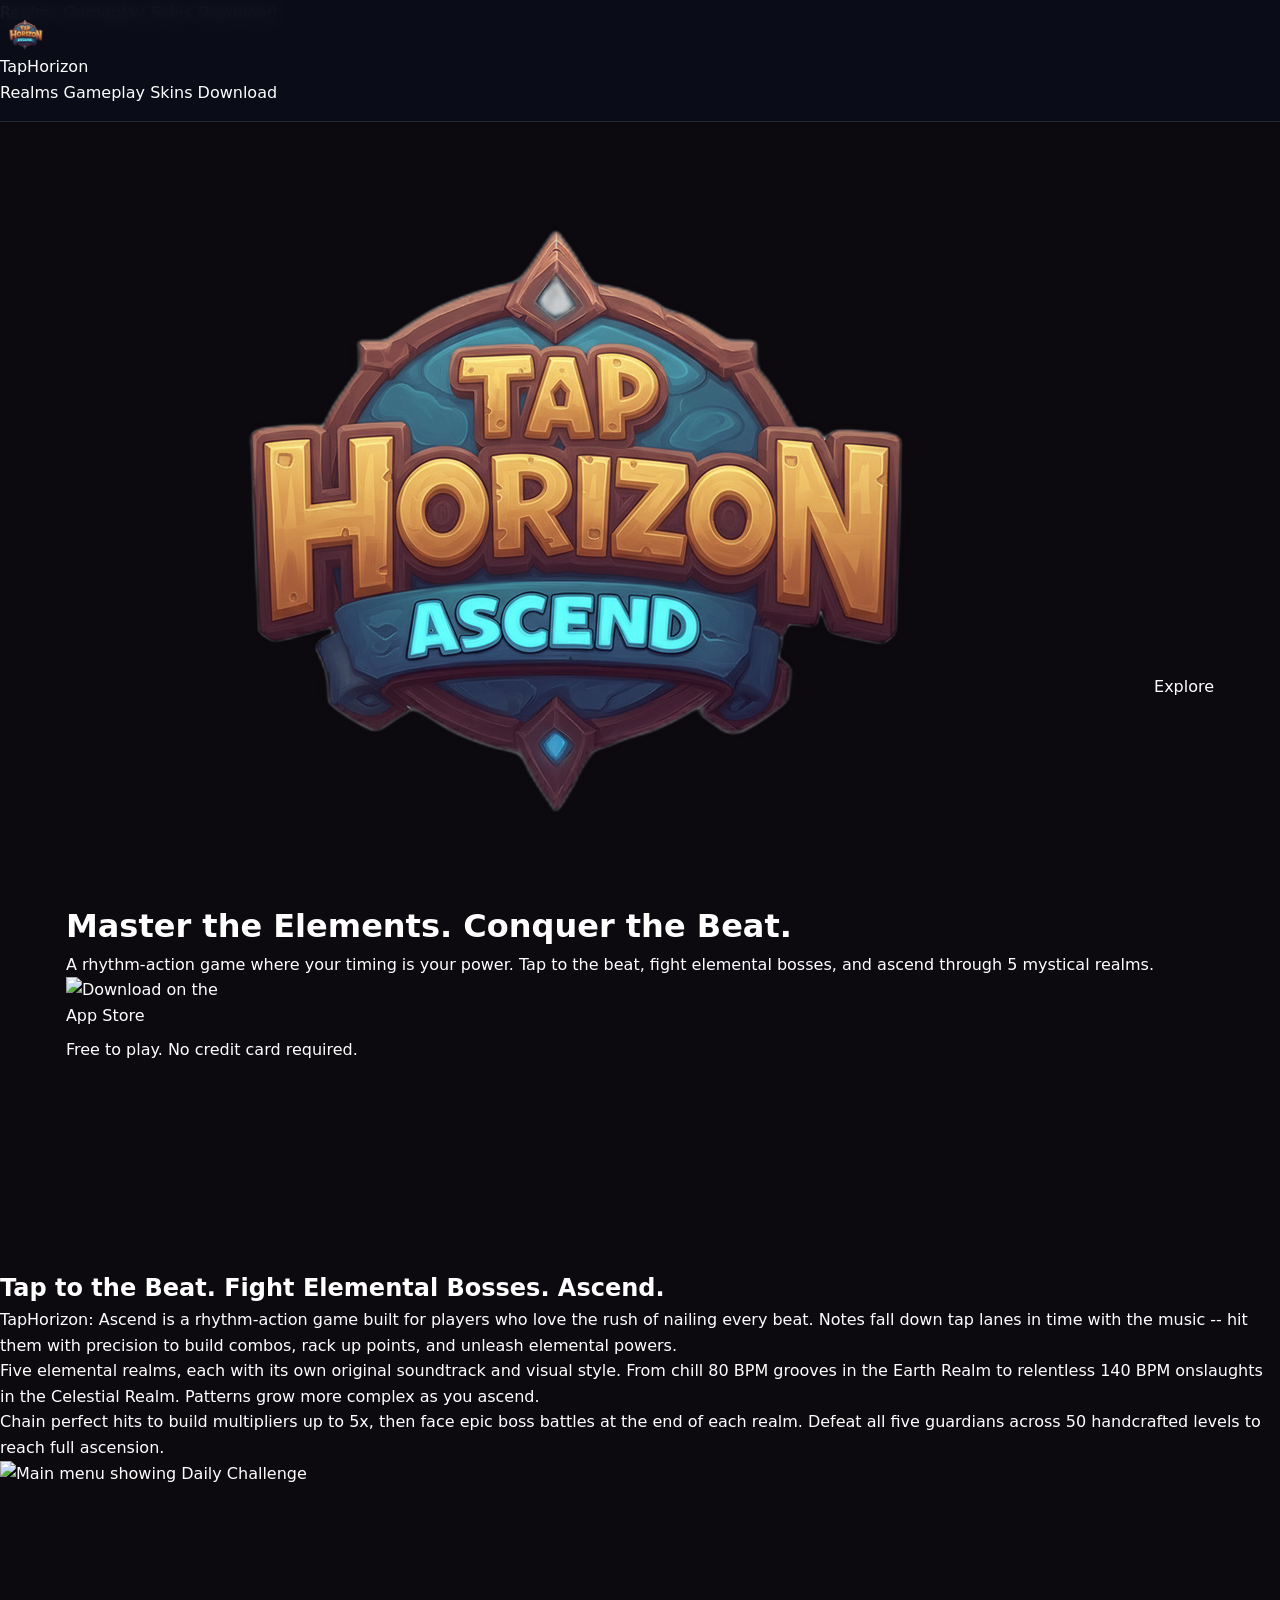
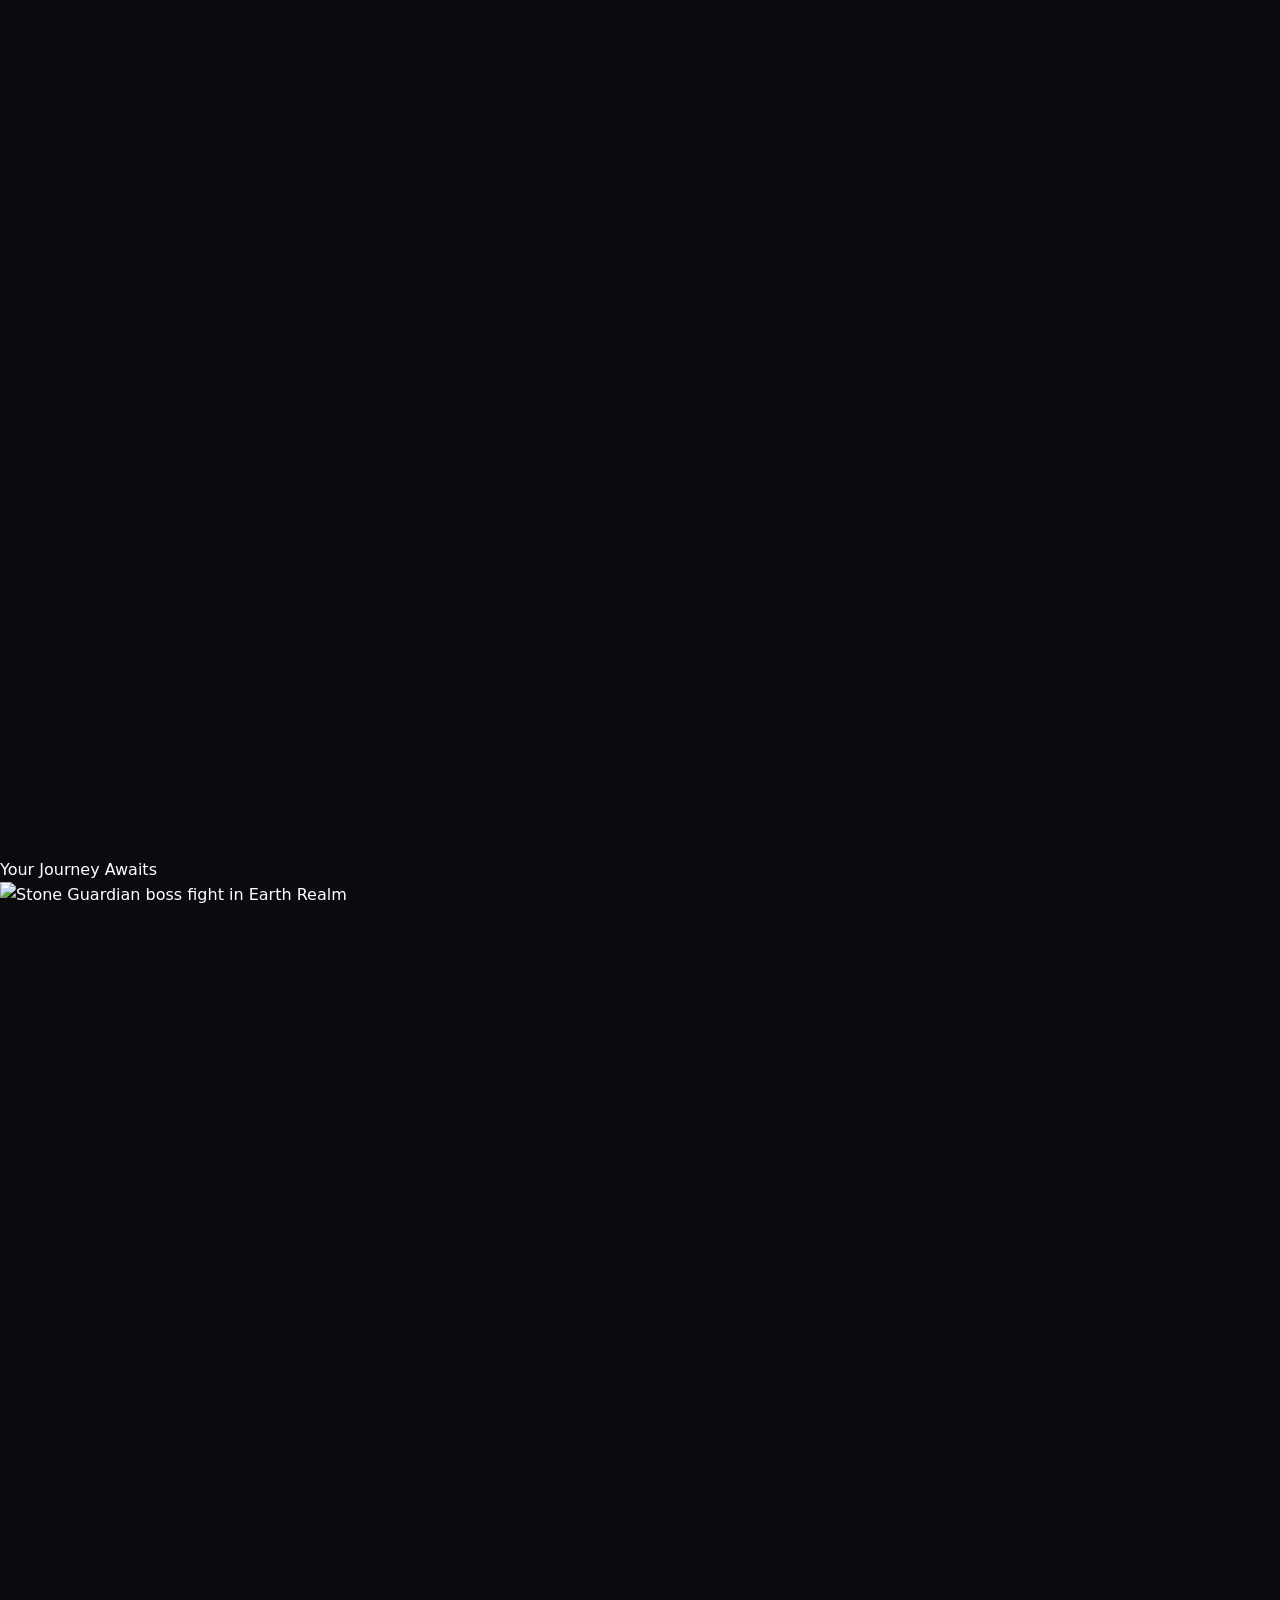
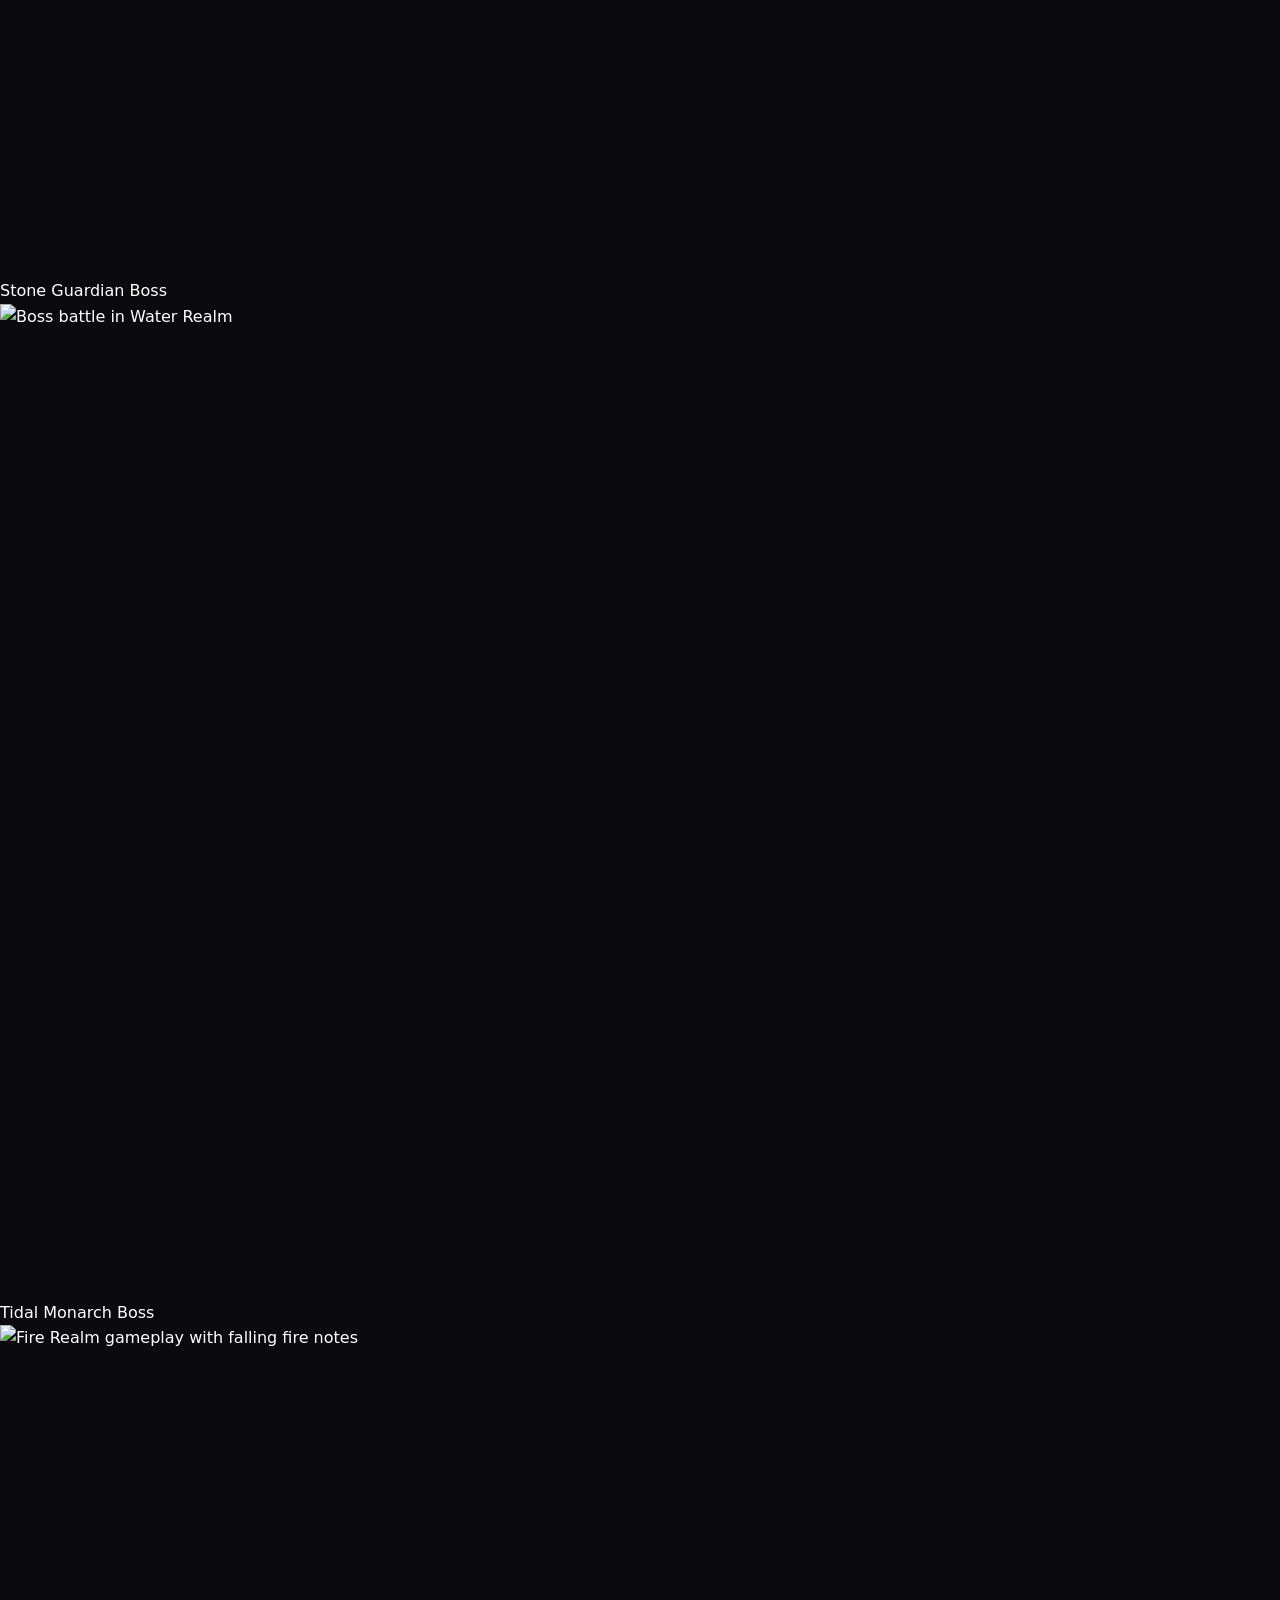
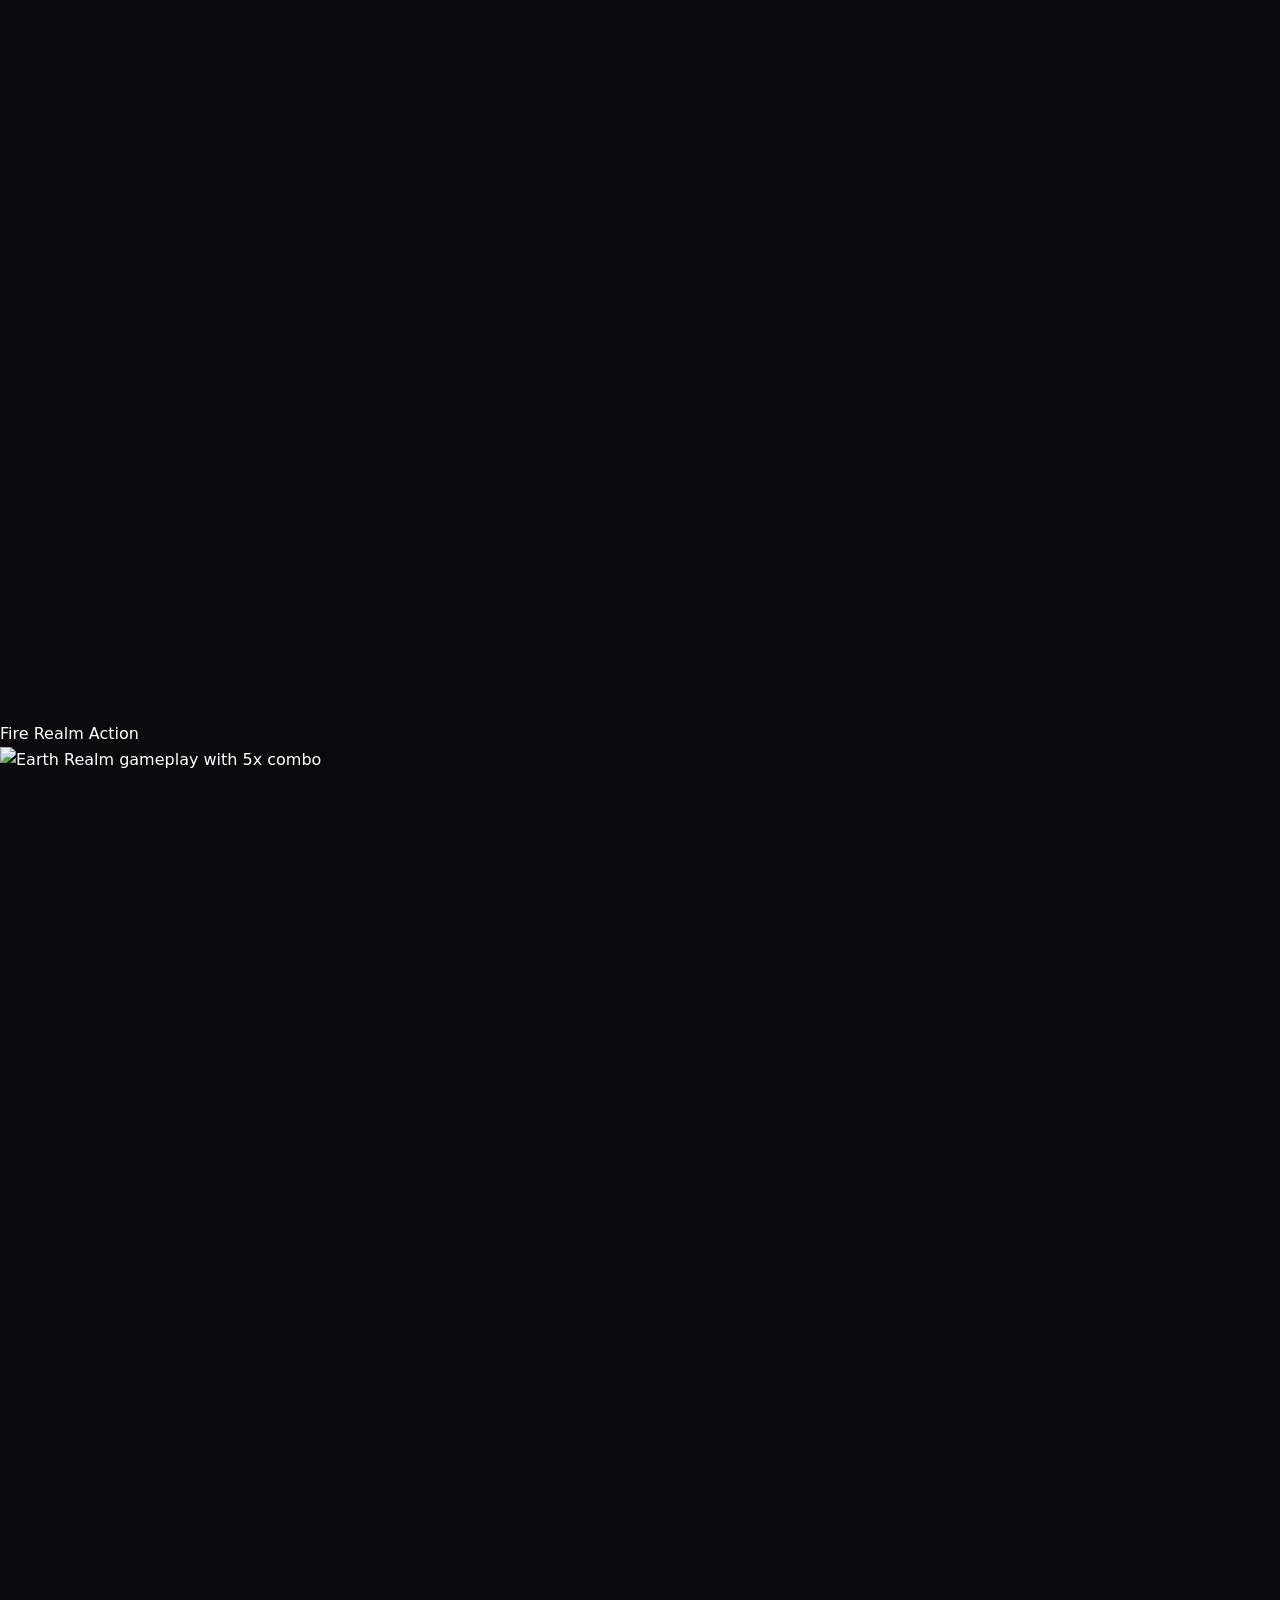
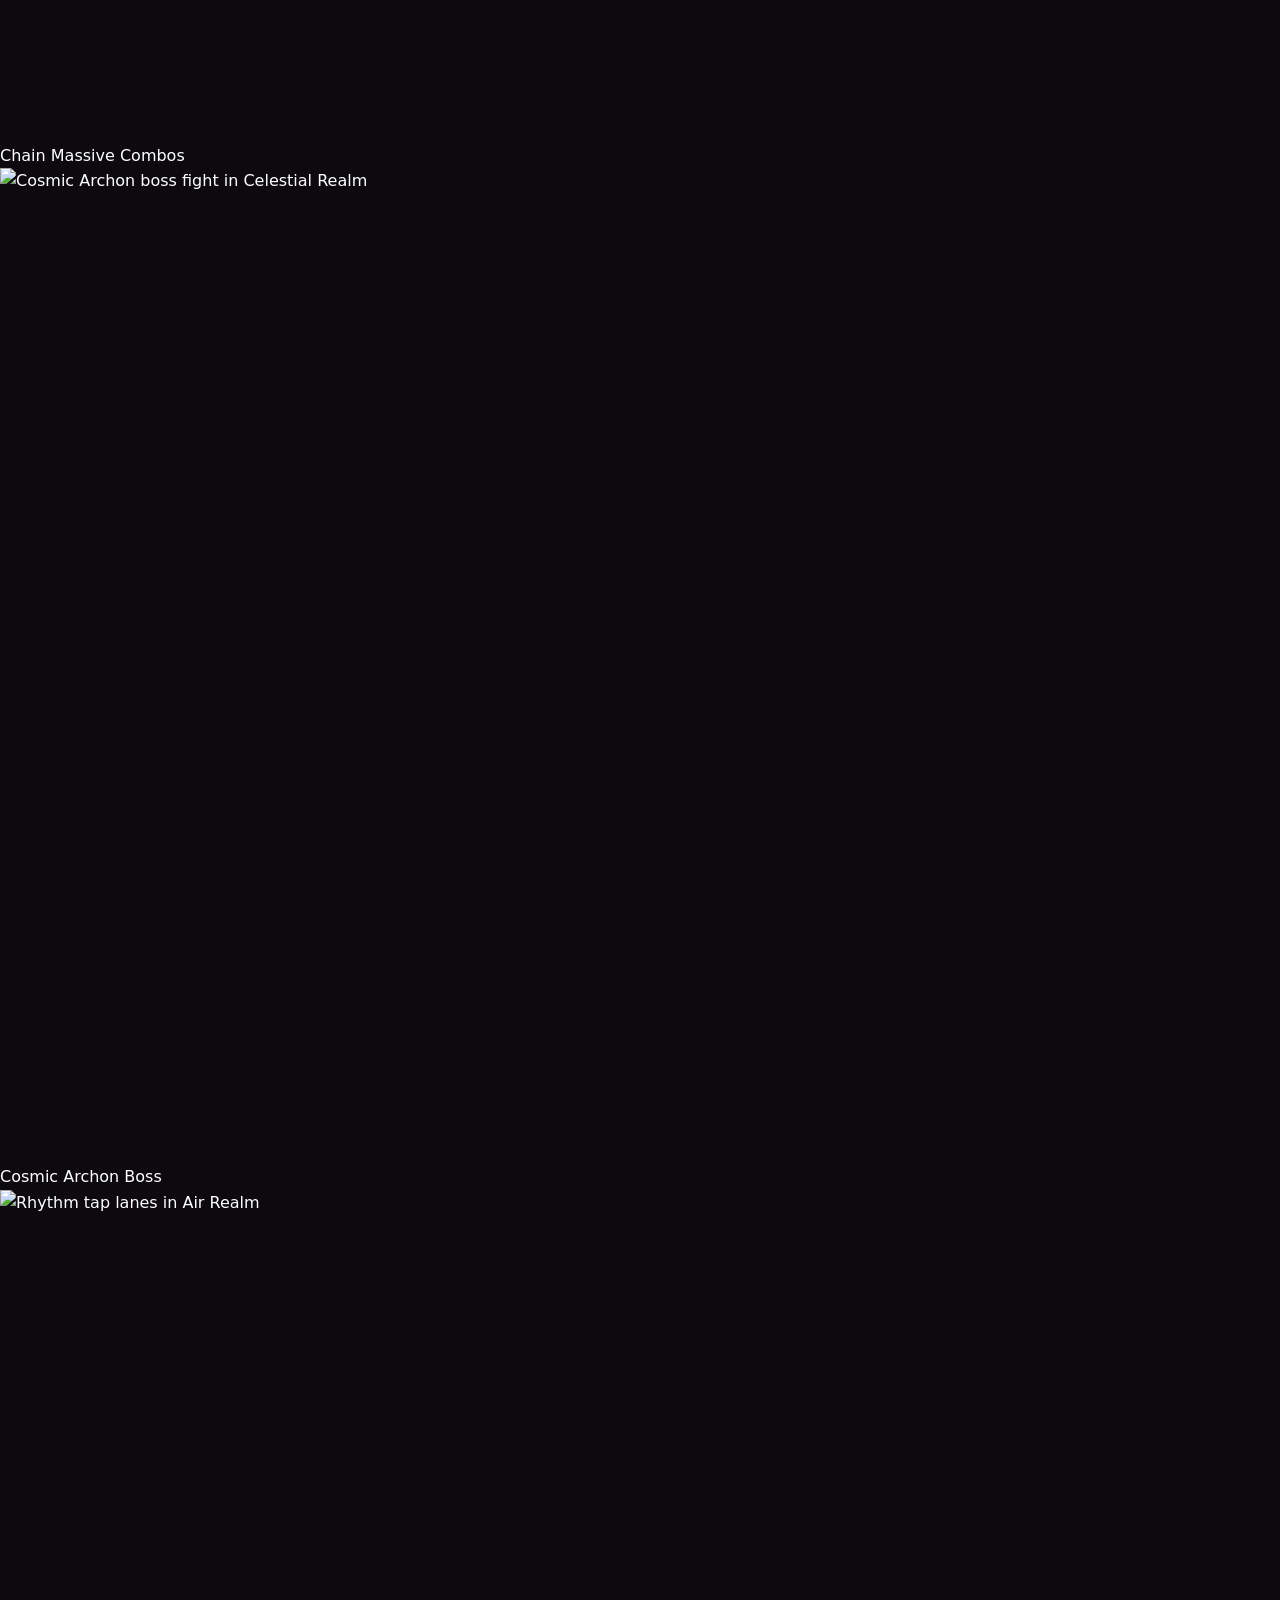
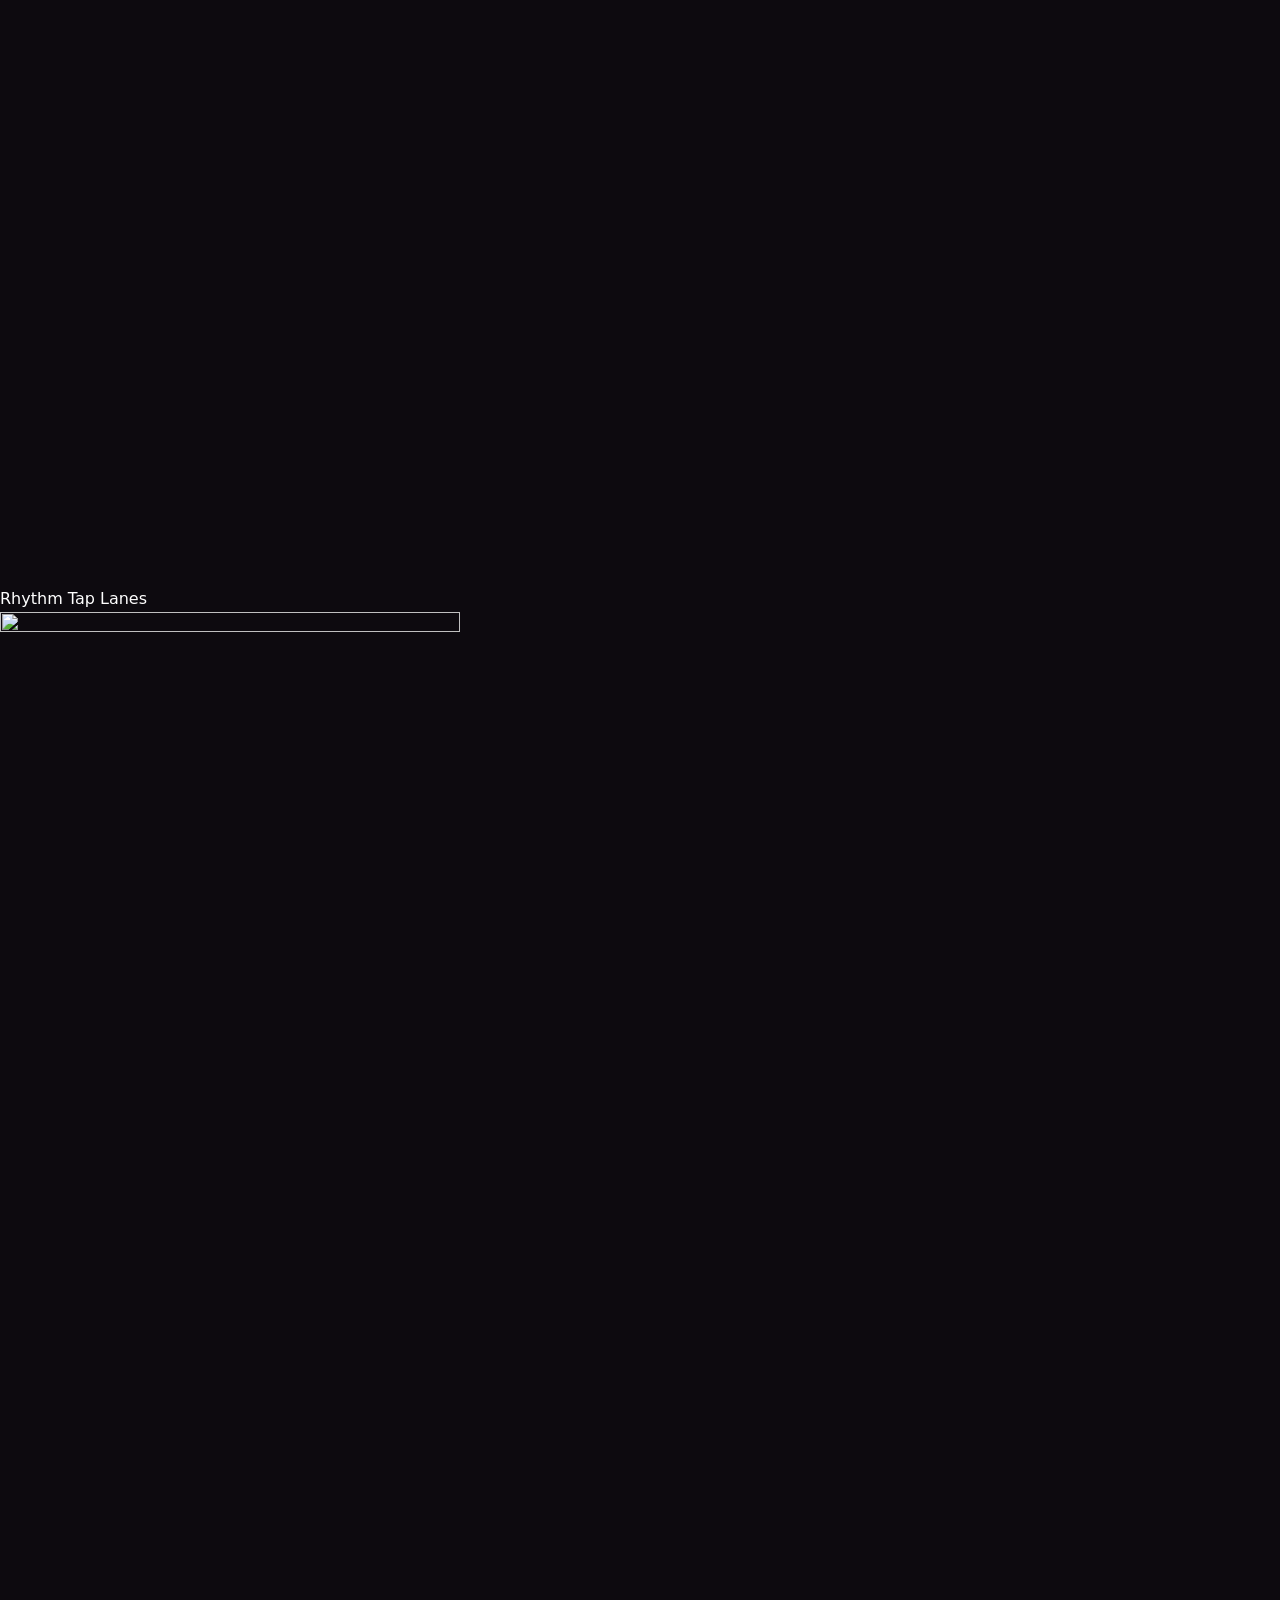
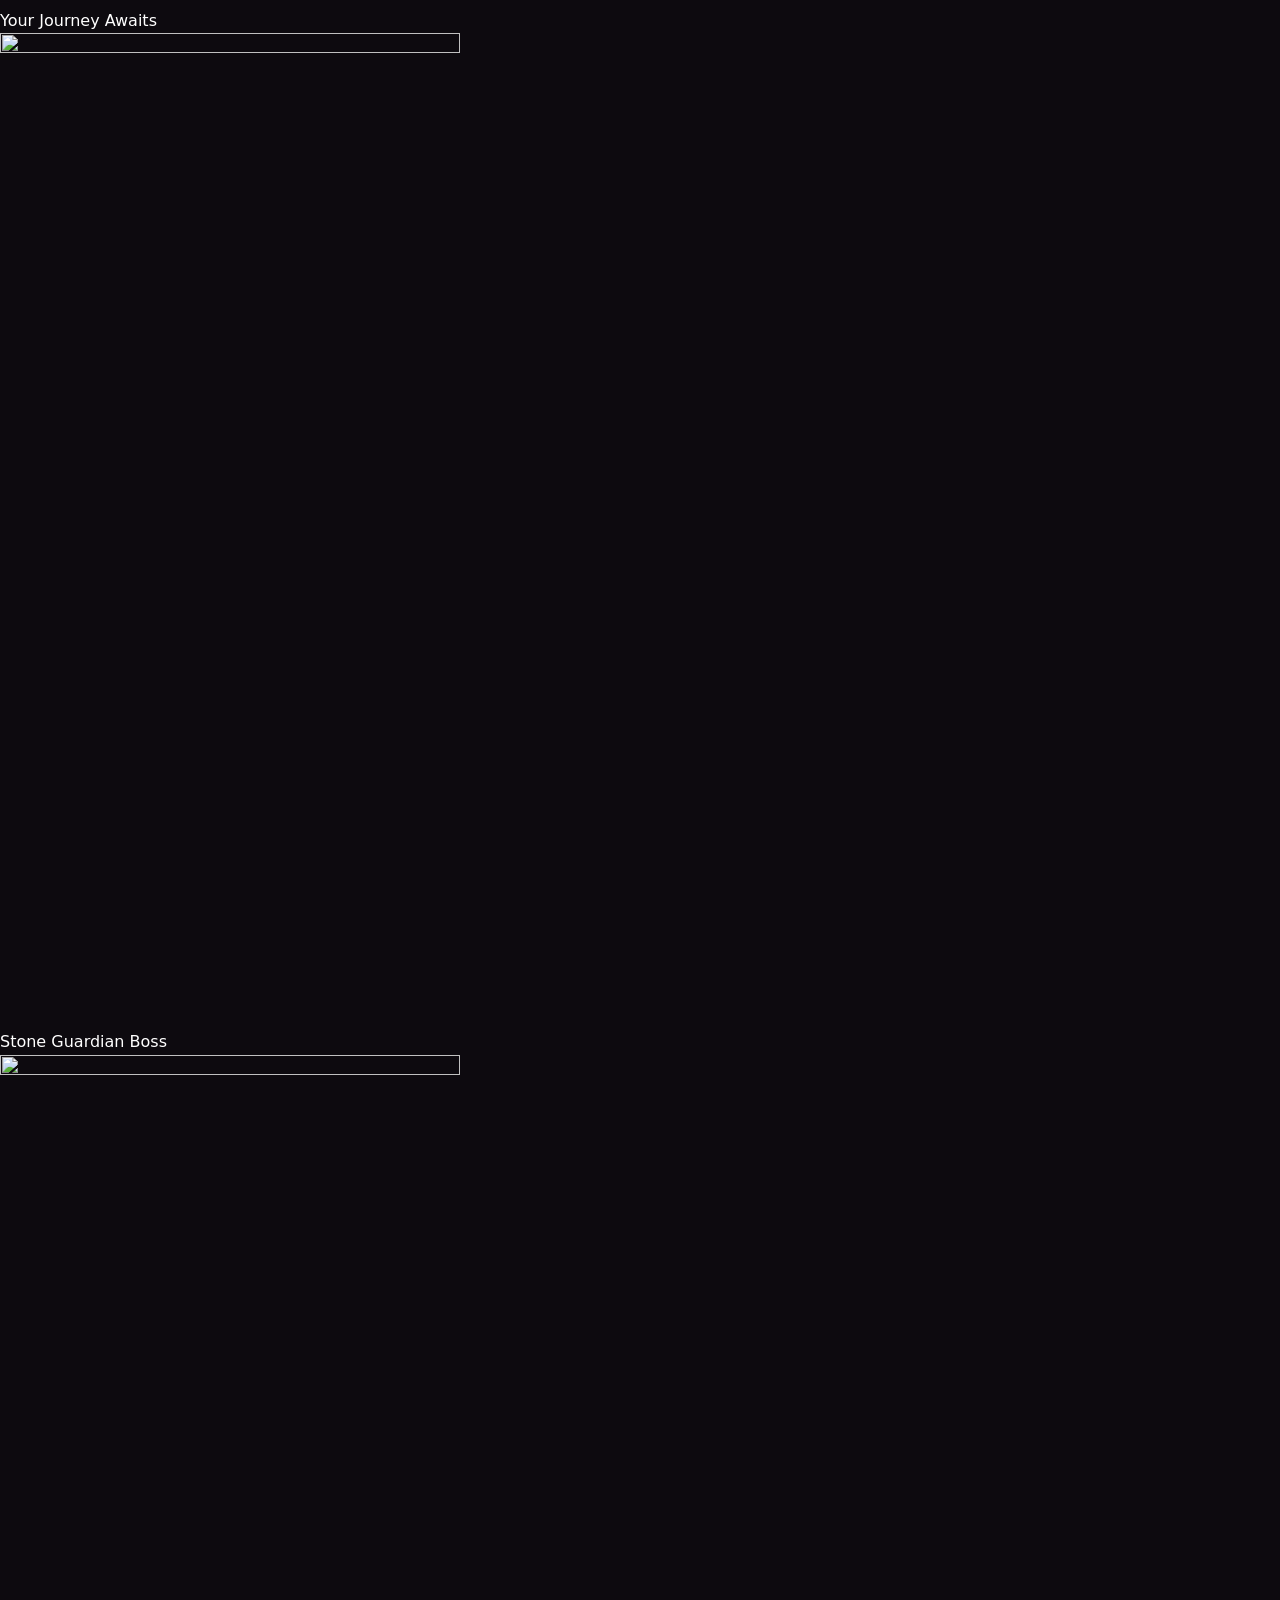
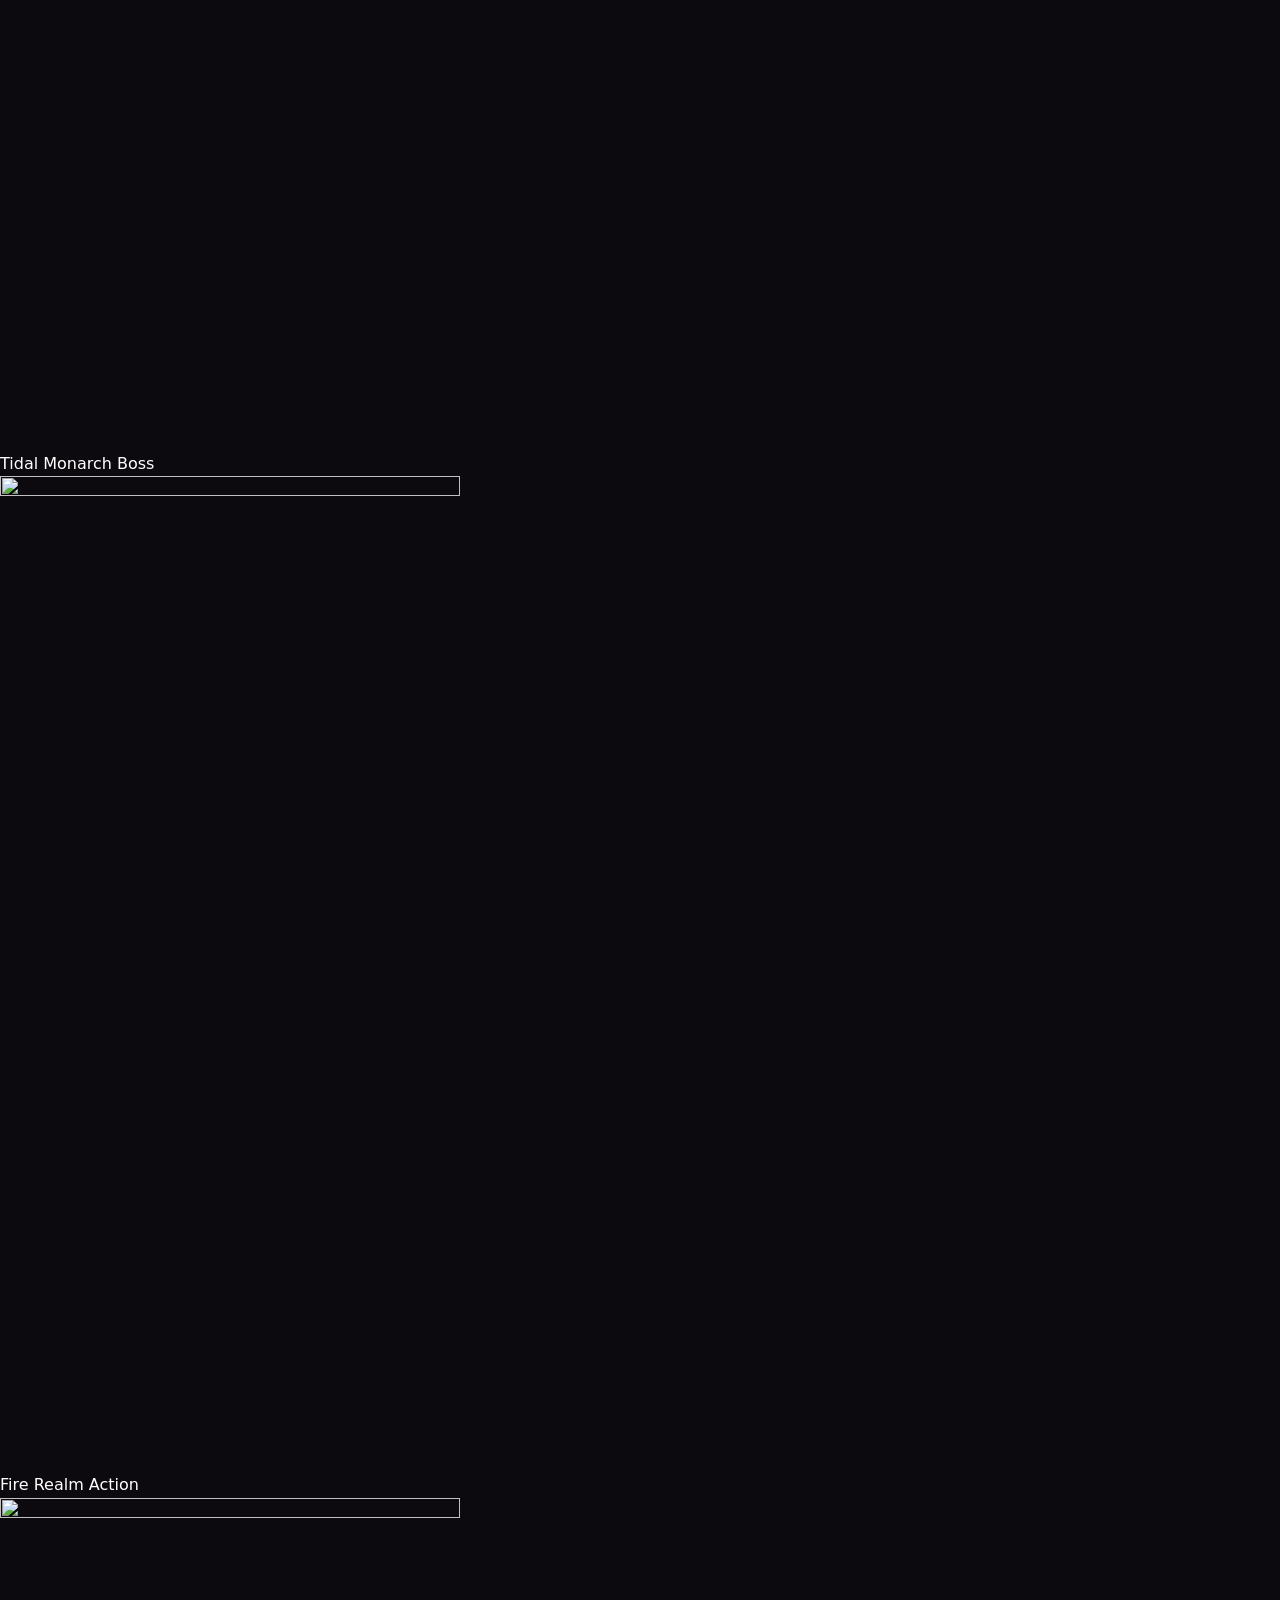
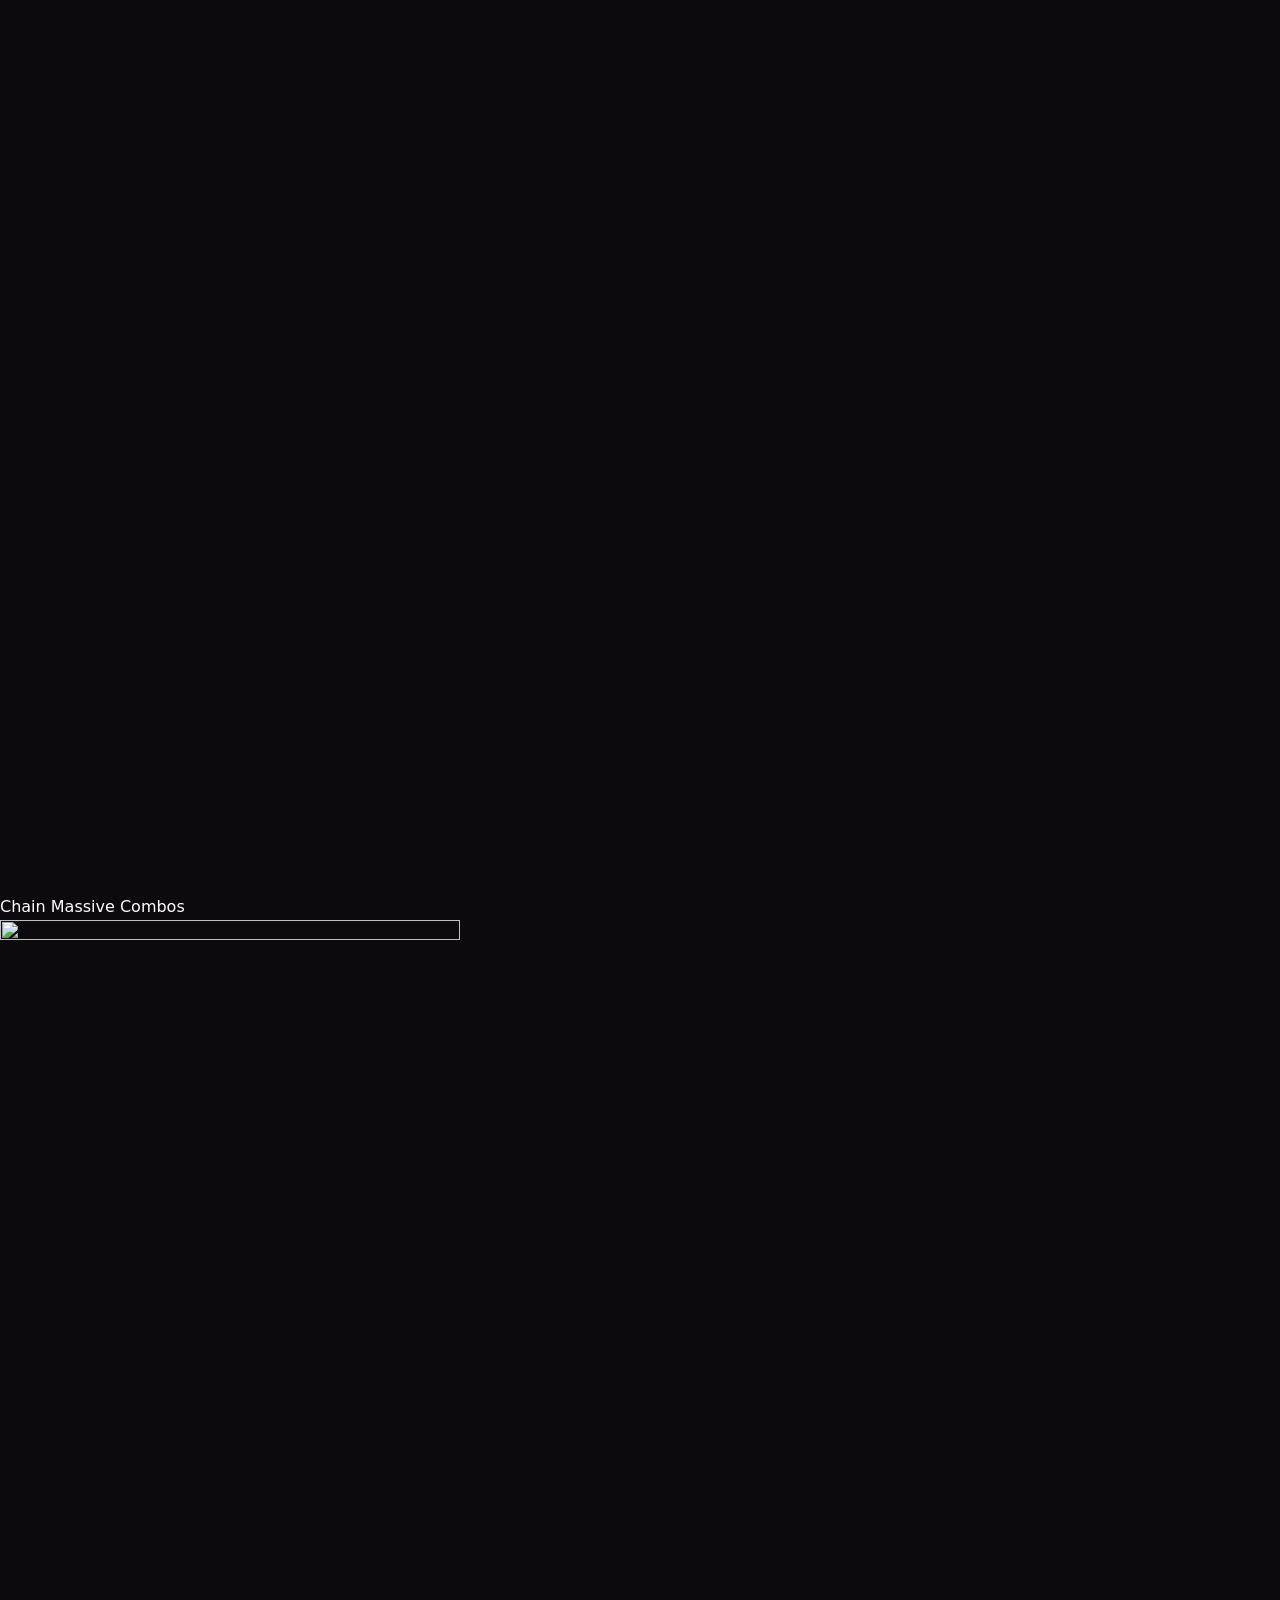
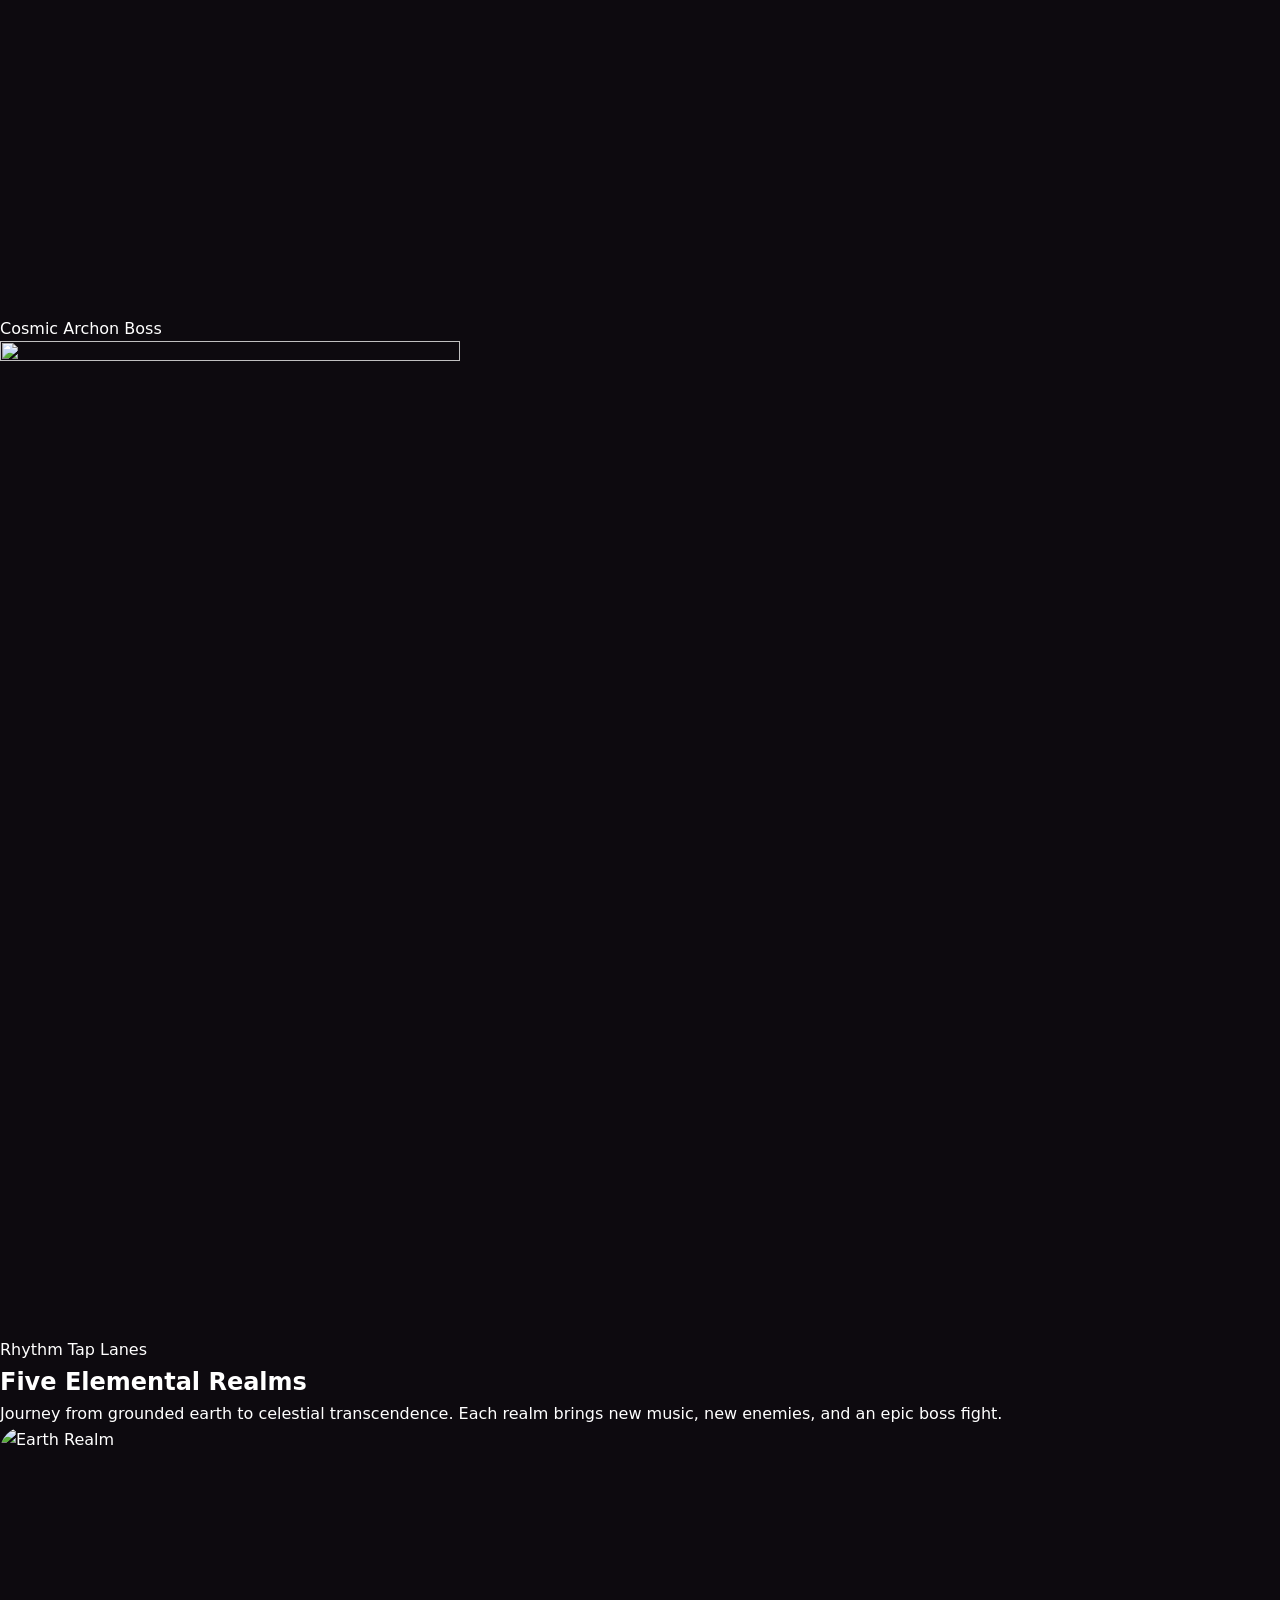
==== commit 46fe801e: "feat: add TikTok Pixel tracking to all pages Pixel ID: D71LVBJC77U8U5QHPEBG - Base pixel code (ttq.p" ====
--- a/index.html
+++ b/index.html
@@ -3,1082 +3,708 @@
 <head>
   <meta charset="UTF-8">
   <meta name="viewport" content="width=device-width, initial-scale=1.0">
-  <meta name="description" content="TapHorizon: Ascend - A rhythm game where you embody a cosmic yogi ascending through five elemental realms. Master breathwork-based attacks, defeat powerful bosses, and unlock 25 unique skins.">
-  <meta name="keywords" content="rhythm game, tap game, mobile game, iOS game, elemental, cosmic, meditation, breathwork, indie game">
-  <meta name="author" content="SkyTap Games">
+  <meta name="description" content="TapHorizon: Ascend is a rhythm-action game where your timing is your power. Tap to the beat, fight elemental bosses, and ascend through 50 handcrafted levels across 5 mystical realms. Free on iOS.">
+  <meta name="keywords" content="rhythm game, action game, tap game, mobile game, iOS game, boss battles, combo, beat game, music game, elemental, indie game, rhythm action">
+  <meta name="author" content="Hermes Horizon Pty Ltd">
+  <meta name="theme-color" content="#110E16">
+  <meta name="color-scheme" content="dark">
+  <meta name="mobile-web-app-capable" content="yes">
+  <meta name="apple-mobile-web-app-capable" content="yes">
+  <meta name="apple-mobile-web-app-status-bar-style" content="black-translucent">
+  <link rel="canonical" href="https://www.taphorizon-ascend.com/">
 
   <!-- Open Graph -->
-  <meta property="og:title" content="TapHorizon: Ascend - Elemental Rhythm Adventure">
-  <meta property="og:description" content="Ascend through 5 elemental realms. Master rhythm. Become legendary.">
-  <meta property="og:image" content="images/og-image.png">
-  <meta property="og:url" content="https://taphorizon.app">
+  <meta property="og:title" content="TapHorizon: Ascend | Rhythm-Action Game - Master the Elements">
+  <meta property="og:description" content="A rhythm-action game where your timing is your power. Tap to the beat, fight elemental bosses, and ascend through 50 handcrafted levels across 5 mystical realms. Free on iOS.">
+  <meta property="og:image" content="https://www.taphorizon-ascend.com/images/og-image.png">
+  <meta property="og:image:width" content="1200">
+  <meta property="og:image:height" content="630">
+  <meta property="og:image:alt" content="TapHorizon: Ascend game logo with elemental realms">
+  <meta property="og:url" content="https://www.taphorizon-ascend.com/">
   <meta property="og:type" content="website">
+  <meta property="og:site_name" content="TapHorizon: Ascend">
+  <meta property="og:locale" content="en_US">
 
   <!-- Twitter Card -->
   <meta name="twitter:card" content="summary_large_image">
-  <meta name="twitter:title" content="TapHorizon: Ascend">
-  <meta name="twitter:description" content="Ascend through 5 elemental realms. Master rhythm. Become legendary.">
-  <meta name="twitter:image" content="images/twitter-card.png">
-
-  <title>TapHorizon: Ascend - Elemental Rhythm Adventure Game</title>
-
-  <!-- Fonts - Modern gaming aesthetic -->
+  <meta name="twitter:title" content="TapHorizon: Ascend | Rhythm-Action Game - Master the Elements">
+  <meta name="twitter:description" content="A rhythm-action game where your timing is your power. Tap to the beat, fight elemental bosses, and ascend through 50 handcrafted levels across 5 mystical realms. Free on iOS.">
+  <meta name="twitter:image" content="https://www.taphorizon-ascend.com/images/og-image.png">
+  <meta name="twitter:image:alt" content="TapHorizon: Ascend game logo with elemental realms">
+
+  <title>TapHorizon: Ascend | Rhythm-Action Game - Master the Elements</title>
+
+  <!-- Fonts -->
   <link rel="preconnect" href="https://fonts.googleapis.com">
   <link rel="preconnect" href="https://fonts.gstatic.com" crossorigin>
-  <link href="https://fonts.googleapis.com/css2?family=Space+Grotesk:wght@300;400;500;600;700&display=swap" rel="stylesheet">
+  <link href="https://fonts.googleapis.com/css2?family=Outfit:wght@300;400;500;600;700;800&family=Nunito+Sans:opsz,wght@6..12,300;6..12,400;6..12,500;6..12,600;6..12,700&display=swap" rel="stylesheet">
 
   <!-- Favicon -->
-  <link rel="icon" type="image/png" href="images/favicon.png">
-  <link rel="apple-touch-icon" href="images/apple-touch-icon.png">
-
-  <!-- Styles -->
+  <link rel="icon" type="image/png" sizes="32x32" href="images/favicon.png">
+  <link rel="icon" type="image/png" sizes="192x192" href="images/favicon-192.png">
+  <link rel="apple-touch-icon" sizes="180x180" href="images/apple-touch-icon.png">
+
+  <!-- Stylesheet -->
   <link rel="stylesheet" href="styles.css">
+
+  <!-- Preload hero logo for LCP -->
+  <link rel="preload" as="image" href="images/assets/logo.png">
+
+  <!-- Schema.org: SoftwareApplication -->
+  <script type="application/ld+json">
+  {
+    "@context": "https://schema.org",
+    "@type": "SoftwareApplication",
+    "name": "TapHorizon: Ascend",
+    "operatingSystem": "iOS 16.0+",
+    "applicationCategory": "GameApplication",
+    "applicationSubCategory": "Rhythm",
+    "offers": {
+      "@type": "Offer",
+      "price": "0",
+      "priceCurrency": "USD",
+      "availability": "https://schema.org/InStock"
+    },
+    "description": "A rhythm-action game where your timing is your power. Tap to the beat, fight elemental bosses, and ascend through 50 handcrafted levels across 5 mystical realms.",
+    "author": {
+      "@type": "Organization",
+      "name": "Hermes Horizon Pty Ltd",
+      "url": "https://www.taphorizon-ascend.com"
+    },
+    "url": "https://www.taphorizon-ascend.com",
+    "downloadUrl": "https://apps.apple.com/app/id6754547285",
+    "screenshot": "https://www.taphorizon-ascend.com/images/screenshots/realm-earth.png",
+    "image": "https://www.taphorizon-ascend.com/images/assets/logo.png",
+    "aggregateRating": {
+      "@type": "AggregateRating",
+      "ratingValue": "4.8",
+      "ratingCount": "50",
+      "bestRating": "5"
+    }
+  }
+  </script>
+
+  <!-- Schema.org: WebSite -->
+  <script type="application/ld+json">
+  {
+    "@context": "https://schema.org",
+    "@type": "WebSite",
+    "name": "TapHorizon: Ascend",
+    "url": "https://www.taphorizon-ascend.com",
+    "description": "Official website for TapHorizon: Ascend, a rhythm-action game for iOS."
+  }
+  </script>
+
+  <!-- TikTok Pixel Code Start -->
+  <script>
+  !function (w, d, t) {
+    w.TiktokAnalyticsObject=t;var ttq=w[t]=w[t]||[];ttq.methods=["page","track","identify","instances","debug","on","off","once","ready","alias","group","enableCookie","disableCookie","holdConsent","revokeConsent","grantConsent"],ttq.setAndDefer=function(t,e){t[e]=function(){t.push([e].concat(Array.prototype.slice.call(arguments,0)))}};for(var i=0;i<ttq.methods.length;i++)ttq.setAndDefer(ttq,ttq.methods[i]);ttq.instance=function(t){for(
+    var e=ttq._i[t]||[],n=0;n<ttq.methods.length;n++)ttq.setAndDefer(e,ttq.methods[n]);return e},ttq.load=function(e,n){var r="https://analytics.tiktok.com/i18n/pixel/events.js",o=n&&n.partner;ttq._i=ttq._i||{},ttq._i[e]=[],ttq._i[e]._u=r,ttq._t=ttq._t||{},ttq._t[e]=+new Date,ttq._o=ttq._o||{},ttq._o[e]=n||{};n=document.createElement("script")
+    ;n.type="text/javascript",n.async=!0,n.src=r+"?sdkid="+e+"&lib="+t;e=document.getElementsByTagName("script")[0];e.parentNode.insertBefore(n,e)};
+    ttq.load('D71LVBJC77U8U5QHPEBG');
+    ttq.page();
+  }(window, document, 'ttq');
+  </script>
+  <!-- TikTok Pixel Code End -->
 </head>
 <body>
-  <!-- Navigation -->
+
+  <!-- ============================== -->
+  <!-- NAV                            -->
+  <!-- ============================== -->
   <nav class="nav" id="nav">
-    <div class="nav-container">
-      <a href="#" class="nav-logo">
-        <img src="images/assets/logo.png" alt="TapHorizon Logo" class="logo-img">
-        <span class="logo-text">TapHorizon</span>
+    <div class="nav__inner">
+      <a href="#hero" class="nav__logo">
+        <img src="images/assets/logo.png" alt="TapHorizon: Ascend" class="nav__logo-img" width="52" height="38">
+        <span class="nav__logo-text">Tap<span>Horizon</span></span>
       </a>
-      <div class="nav-links" id="nav-links">
-        <a href="#features">Features</a>
-        <a href="#realms">Realms</a>
-        <a href="#gameplay">Gameplay</a>
-        <a href="#skins">Skins</a>
-        <a href="#pricing">Premium</a>
-      </div>
-      <a href="#download" class="nav-cta">Download Free</a>
-      <button class="nav-toggle" id="nav-toggle" aria-label="Toggle menu">
-        <span></span>
-        <span></span>
-        <span></span>
+      <button class="nav__hamburger" id="nav-toggle" aria-label="Toggle navigation menu" aria-expanded="false">
+        <span class="nav__hamburger-line"></span>
+        <span class="nav__hamburger-line"></span>
+        <span class="nav__hamburger-line"></span>
       </button>
+      <div class="nav__links" id="nav-links">
+        <a href="#realms" class="nav__link">Realms</a>
+        <a href="#gameplay" class="nav__link">Gameplay</a>
+        <a href="#characters" class="nav__link">Skins</a>
+        <a href="#download" class="nav__link">Download</a>
+      </div>
     </div>
   </nav>
 
-  <!-- Hero Section - Centered layout with prominent logo -->
+  <!-- Mobile menu overlay -->
+  <div class="nav__mobile-overlay" id="nav-overlay">
+    <a href="#realms" class="nav__link">Realms</a>
+    <a href="#gameplay" class="nav__link">Gameplay</a>
+    <a href="#characters" class="nav__link">Skins</a>
+    <a href="#download" class="nav__cta">Download</a>
+  </div>
+
+  <!-- ============================== -->
+  <!-- HERO                           -->
+  <!-- ============================== -->
   <header class="hero" id="hero">
-    <div class="hero-bg">
-      <div class="stars"></div>
-      <div class="nebula"></div>
-      <div class="particles" id="particles"></div>
+    <div class="hero__bg" aria-hidden="true"></div>
+    <div class="hero__particles" id="hero-particles" aria-hidden="true"></div>
+
+    <div class="hero__content">
+      <div class="hero__text">
+        <img src="images/assets/logo.png" alt="TapHorizon: Ascend logo" class="hero__logo" width="1024" height="747">
+        <h1 class="hero__tagline">Master the Elements. Conquer the Beat.</h1>
+        <p class="hero__subtitle">A rhythm-action game where your timing is your power. Tap to the beat, fight elemental bosses, and ascend through 5 mystical realms.</p>
+        <div class="hero__cta">
+          <a href="https://apps.apple.com/app/id6754547285" target="_blank" rel="noopener noreferrer">
+            <img src="images/assets/app-store-badge.svg" alt="Download on the App Store" class="hero__store-badge" width="180" height="60">
+          </a>
+          <p class="hero__free-note">Free to play. No credit card required.</p>
+        </div>
+      </div>
+      <div class="hero__phone-mockup">
+        <video autoplay muted loop playsinline class="hero__video">
+          <source src="images/app_preview_6.7inch_resized.mp4" type="video/mp4">
+        </video>
+      </div>
     </div>
 
-    <div class="hero-centered">
-      <!-- Prominent Logo with Glow -->
-      <div class="hero-logo">
-        <img src="images/assets/logo.png" alt="TapHorizon: Ascend" class="logo-hero">
-        <div class="logo-glow"></div>
-      </div>
-
-      <!-- Tagline -->
-      <p class="hero-tagline">Master Rhythm. Conquer Elements. Ascend.</p>
-
-      <!-- Floating Yogi Character -->
-      <div class="hero-character">
-        <img src="images/characters/celestial.png" alt="Celestial Yogi" class="floating-yogi">
-      </div>
-
-      <!-- Stats Row -->
-      <div class="hero-stats">
-        <div class="stat">
-          <span class="stat-number">50</span>
-          <span class="stat-label">Levels</span>
-        </div>
-        <div class="stat-divider"></div>
-        <div class="stat">
-          <span class="stat-number">5</span>
-          <span class="stat-label">Realms</span>
-        </div>
-        <div class="stat-divider"></div>
-        <div class="stat">
-          <span class="stat-number">25</span>
-          <span class="stat-label">Skins</span>
-        </div>
-        <div class="stat-divider"></div>
-        <div class="stat">
-          <span class="stat-number">∞</span>
-          <span class="stat-label">Endless</span>
-        </div>
-      </div>
-
-      <!-- CTA Buttons -->
-      <div class="hero-cta">
-        <a href="#download" class="btn btn-primary btn-large">
-          <svg class="btn-icon" viewBox="0 0 24 24" fill="currentColor">
-            <path d="M18.71 19.5c-.83 1.24-1.71 2.45-3.05 2.47-1.34.03-1.77-.79-3.29-.79-1.53 0-2 .77-3.27.82-1.31.05-2.3-1.32-3.14-2.53C4.25 17 2.94 12.45 4.7 9.39c.87-1.52 2.43-2.48 4.12-2.51 1.28-.02 2.5.87 3.29.87.78 0 2.26-1.07 3.81-.91.65.03 2.47.26 3.64 1.98-.09.06-2.17 1.28-2.15 3.81.03 3.02 2.65 4.03 2.68 4.04-.03.07-.42 1.44-1.38 2.83M13 3.5c.73-.83 1.94-1.46 2.94-1.5.13 1.17-.34 2.35-1.04 3.19-.69.85-1.83 1.51-2.95 1.42-.15-1.15.41-2.35 1.05-3.11z"/>
-          </svg>
-          Download Free on App Store
-        </a>
-      </div>
-
-      <p class="hero-note">Free to play. No ads in gameplay. No pay-to-win.</p>
+    <div class="hero__scroll-indicator" aria-hidden="true">
+      <span class="hero__scroll-text">Explore</span>
+      <span class="hero__scroll-chevron"></span>
     </div>
   </header>
 
-  <!-- Trust Badges -->
-  <section class="trust-badges">
-    <div class="container">
-      <div class="badges-grid">
-        <div class="badge-item">
-          <span class="badge-icon-large">&#9733;</span>
-          <span>Featured on App Store</span>
-        </div>
-        <div class="badge-item">
-          <span class="badge-icon-large">&#9834;</span>
-          <span>Original Soundtrack</span>
-        </div>
-        <div class="badge-item">
-          <span class="badge-icon-large">&#9889;</span>
-          <span>60 FPS Gameplay</span>
-        </div>
-        <div class="badge-item">
-          <span class="badge-icon-large">&#10084;</span>
-          <span>No Pay-to-Win</span>
+  <main>
+
+    <!-- ============================== -->
+    <!-- ABOUT - WHAT IS TAPHORIZON?    -->
+    <!-- ============================== -->
+    <section class="about" id="about">
+      <div class="about__content">
+        <h2 class="about__heading">Tap to the Beat. Fight Elemental Bosses. Ascend.</h2>
+        <div class="about__text">
+          <p>TapHorizon: Ascend is a <span class="text-highlight">rhythm-action game</span> built for players who love the rush of nailing every beat. Notes fall down tap lanes in time with the music -- hit them with precision to <span class="text-highlight">build combos</span>, rack up points, and <span class="text-highlight">unleash elemental powers</span>.</p>
+          <p>Five elemental realms, each with its own <span class="text-highlight">original soundtrack</span> and visual style. From chill <span class="text-highlight">80 BPM</span> grooves in the Earth Realm to relentless <span class="text-highlight">140 BPM</span> onslaughts in the Celestial Realm. Patterns grow more complex as you ascend.</p>
+          <p>Chain perfect hits to build <span class="text-highlight">multipliers up to 5x</span>, then face <span class="text-highlight">epic boss battles</span> at the end of each realm. Defeat all five guardians across <span class="text-highlight">50 handcrafted levels</span> to reach full ascension.</p>
+        </div>
+      </div>
+      <div class="about__gallery">
+        <div class="about__gallery-track">
+          <div class="about__phone">
+            <img src="images/screenshots/app-store/web_screenshot_3.jpg" alt="Main menu showing Daily Challenge" width="460" height="996" loading="lazy">
+            <p class="about__phone-caption">Your Journey Awaits</p>
+          </div>
+          <div class="about__phone">
+            <img src="images/screenshots/app-store/web_earth_boss.jpg" alt="Stone Guardian boss fight in Earth Realm" width="460" height="996" loading="lazy">
+            <p class="about__phone-caption">Stone Guardian Boss</p>
+          </div>
+          <div class="about__phone">
+            <img src="images/screenshots/app-store/web_screenshot_1.jpg" alt="Boss battle in Water Realm" width="460" height="996" loading="lazy">
+            <p class="about__phone-caption">Tidal Monarch Boss</p>
+          </div>
+          <div class="about__phone">
+            <img src="images/screenshots/app-store/web_fire_gameplay.jpg" alt="Fire Realm gameplay with falling fire notes" width="460" height="996" loading="lazy">
+            <p class="about__phone-caption">Fire Realm Action</p>
+          </div>
+          <div class="about__phone">
+            <img src="images/screenshots/app-store/web_screenshot_4.jpg" alt="Earth Realm gameplay with 5x combo" width="460" height="996" loading="lazy">
+            <p class="about__phone-caption">Chain Massive Combos</p>
+          </div>
+          <div class="about__phone">
+            <img src="images/screenshots/app-store/web_celestial_boss.jpg" alt="Cosmic Archon boss fight in Celestial Realm" width="460" height="996" loading="lazy">
+            <p class="about__phone-caption">Cosmic Archon Boss</p>
+          </div>
+          <div class="about__phone">
+            <img src="images/screenshots/app-store/web_screenshot_2.jpg" alt="Rhythm tap lanes in Air Realm" width="460" height="996" loading="lazy">
+            <p class="about__phone-caption">Rhythm Tap Lanes</p>
+          </div>
+          <!-- Duplicated for seamless infinite scroll -->
+          <div class="about__phone" aria-hidden="true">
+            <img src="images/screenshots/app-store/web_screenshot_3.jpg" alt="" width="460" height="996" loading="lazy">
+            <p class="about__phone-caption">Your Journey Awaits</p>
+          </div>
+          <div class="about__phone" aria-hidden="true">
+            <img src="images/screenshots/app-store/web_earth_boss.jpg" alt="" width="460" height="996" loading="lazy">
+            <p class="about__phone-caption">Stone Guardian Boss</p>
+          </div>
+          <div class="about__phone" aria-hidden="true">
+            <img src="images/screenshots/app-store/web_screenshot_1.jpg" alt="" width="460" height="996" loading="lazy">
+            <p class="about__phone-caption">Tidal Monarch Boss</p>
+          </div>
+          <div class="about__phone" aria-hidden="true">
+            <img src="images/screenshots/app-store/web_fire_gameplay.jpg" alt="" width="460" height="996" loading="lazy">
+            <p class="about__phone-caption">Fire Realm Action</p>
+          </div>
+          <div class="about__phone" aria-hidden="true">
+            <img src="images/screenshots/app-store/web_screenshot_4.jpg" alt="" width="460" height="996" loading="lazy">
+            <p class="about__phone-caption">Chain Massive Combos</p>
+          </div>
+          <div class="about__phone" aria-hidden="true">
+            <img src="images/screenshots/app-store/web_celestial_boss.jpg" alt="" width="460" height="996" loading="lazy">
+            <p class="about__phone-caption">Cosmic Archon Boss</p>
+          </div>
+          <div class="about__phone" aria-hidden="true">
+            <img src="images/screenshots/app-store/web_screenshot_2.jpg" alt="" width="460" height="996" loading="lazy">
+            <p class="about__phone-caption">Rhythm Tap Lanes</p>
+          </div>
+        </div>
+      </div>
+    </section>
+
+    <!-- ============================== -->
+    <!-- FIVE REALMS                    -->
+    <!-- ============================== -->
+    <section class="realms" id="realms">
+      <div class="realms__header">
+        <h2 class="realms__heading">Five Elemental Realms</h2>
+        <p class="realms__subheading">Journey from grounded earth to celestial transcendence. Each realm brings new music, new enemies, and an epic boss fight.</p>
+      </div>
+
+      <div class="realms__grid">
+        <div class="realm-card" data-realm="earth">
+          <img src="images/screenshots/realm-earth.png" alt="Earth Realm" class="realm-card__bg" width="2340" height="3120" loading="lazy">
+          <div class="realm-card__overlay"></div>
+          <img src="images/assets/icon-earth.png" alt="" class="realm-card__icon" width="64" height="64" loading="lazy">
+          <h3 class="realm-card__name">Earth</h3>
+          <p class="realm-card__boss">Stone Guardian</p>
+          <p class="realm-card__description">Where your journey begins. Grounded beats at 80 BPM ease you into the rhythm.</p>
+        </div>
+
+        <div class="realm-card" data-realm="air">
+          <img src="images/screenshots/realm-air.png" alt="Air Realm" class="realm-card__bg" width="2340" height="3120" loading="lazy">
+          <div class="realm-card__overlay"></div>
+          <img src="images/assets/icon-air.png" alt="" class="realm-card__icon" width="64" height="64" loading="lazy">
+          <h3 class="realm-card__name">Air</h3>
+          <p class="realm-card__boss">Storm Warden</p>
+          <p class="realm-card__description">Rising tempo and floating patterns. The beat lifts you through towering clouds.</p>
+        </div>
+
+        <div class="realm-card" data-realm="fire">
+          <img src="images/screenshots/realm-fire.png" alt="Fire Realm" class="realm-card__bg" width="2340" height="3120" loading="lazy">
+          <div class="realm-card__overlay"></div>
+          <img src="images/assets/icon-fire.png" alt="" class="realm-card__icon" width="64" height="64" loading="lazy">
+          <h3 class="realm-card__name">Fire</h3>
+          <p class="realm-card__boss">Flame Sovereign</p>
+          <p class="realm-card__description">Intense 120 BPM tracks. Fast patterns test your reflexes as flames rage.</p>
+        </div>
+
+        <div class="realm-card" data-realm="water">
+          <img src="images/screenshots/realm-water.png" alt="Water Realm" class="realm-card__bg" width="2340" height="3120" loading="lazy">
+          <div class="realm-card__overlay"></div>
+          <img src="images/assets/icon-water.png" alt="" class="realm-card__icon" width="64" height="64" loading="lazy">
+          <h3 class="realm-card__name">Water</h3>
+          <p class="realm-card__boss">Tidal Monarch</p>
+          <p class="realm-card__description">Deep syncopated rhythms. Flowing patterns that shift and surprise.</p>
+        </div>
+
+        <div class="realm-card" data-realm="celestial">
+          <img src="images/screenshots/realm-celestial.png" alt="Celestial Realm" class="realm-card__bg" width="2340" height="3120" loading="lazy">
+          <div class="realm-card__overlay"></div>
+          <img src="images/assets/icon-celestial.png" alt="" class="realm-card__icon" width="64" height="64" loading="lazy">
+          <h3 class="realm-card__name">Celestial</h3>
+          <p class="realm-card__boss">Cosmic Archon</p>
+          <p class="realm-card__description">140 BPM. All elements collide. Only the most skilled reach transcendence.</p>
+        </div>
+      </div>
+    </section>
+
+    <!-- ============================== -->
+    <!-- BOSS BATTLES                   -->
+    <!-- ============================== -->
+    <section class="bosses" id="bosses">
+      <div class="bosses__header">
+        <h2 class="bosses__heading">Epic Boss Battles</h2>
+        <p class="bosses__subheading">Five elemental guardians stand between you and ascension. Break their shields with perfect timing and absorb their elemental powers.</p>
+      </div>
+
+      <div class="bosses__grid">
+        <div class="boss-card" data-realm="earth">
+          <div class="boss-card__image-wrapper">
+            <img src="images/assets/boss-earth.png" alt="Stone Guardian boss" class="boss-card__image" width="512" height="512" loading="lazy">
+          </div>
+          <h3 class="boss-card__name">Stone Guardian</h3>
+          <p class="boss-card__realm">Earth Realm</p>
+        </div>
+        <div class="boss-card" data-realm="air">
+          <div class="boss-card__image-wrapper">
+            <img src="images/assets/boss-air.png" alt="Storm Warden boss" class="boss-card__image" width="512" height="512" loading="lazy">
+          </div>
+          <h3 class="boss-card__name">Storm Warden</h3>
+          <p class="boss-card__realm">Air Realm</p>
+        </div>
+        <div class="boss-card" data-realm="fire">
+          <div class="boss-card__image-wrapper">
+            <img src="images/assets/boss-fire.png" alt="Flame Sovereign boss" class="boss-card__image" width="512" height="512" loading="lazy">
+          </div>
+          <h3 class="boss-card__name">Flame Sovereign</h3>
+          <p class="boss-card__realm">Fire Realm</p>
+        </div>
+        <div class="boss-card" data-realm="water">
+          <div class="boss-card__image-wrapper">
+            <img src="images/assets/boss-water.png" alt="Tidal Monarch boss" class="boss-card__image" width="512" height="512" loading="lazy">
+          </div>
+          <h3 class="boss-card__name">Tidal Monarch</h3>
+          <p class="boss-card__realm">Water Realm</p>
+        </div>
+        <div class="boss-card" data-realm="celestial">
+          <div class="boss-card__image-wrapper">
+            <img src="images/assets/boss-celestial.png" alt="Cosmic Archon boss" class="boss-card__image" width="512" height="512" loading="lazy">
+          </div>
+          <h3 class="boss-card__name">Cosmic Archon</h3>
+          <p class="boss-card__realm">Celestial Realm</p>
+        </div>
+      </div>
+    </section>
+
+    <!-- ============================== -->
+    <!-- GAME MODES                     -->
+    <!-- ============================== -->
+    <section class="gameplay" id="gameplay">
+      <div class="gameplay__header">
+        <h2 class="gameplay__heading">Three Ways to Play</h2>
+      </div>
+      <div class="gameplay__grid">
+        <div class="gameplay__card">
+          <div class="gameplay__card-bg">
+            <img src="images/screenshots/realm-earth.png" alt="Journey Mode" width="2340" height="3120" loading="lazy">
+          </div>
+          <div class="gameplay__card-overlay"></div>
+          <div class="gameplay__card-content">
+            <p class="gameplay__card-label">Story Mode</p>
+            <h3 class="gameplay__card-title">Journey Mode</h3>
+            <p class="gameplay__card-description">Ascend through 50 handcrafted levels across 5 elemental realms. Master progressively complex patterns, defeat powerful bosses, and unlock new worlds. Your skills grow with every beat.</p>
+          </div>
+        </div>
+        <div class="gameplay__card">
+          <div class="gameplay__card-bg">
+            <img src="images/screenshots/realm-celestial.png" alt="Endless Mode" width="2340" height="3120" loading="lazy">
+          </div>
+          <div class="gameplay__card-overlay"></div>
+          <div class="gameplay__card-content">
+            <p class="gameplay__card-label">Infinite Challenge</p>
+            <h3 class="gameplay__card-title">Endless Mode</h3>
+            <p class="gameplay__card-description">Push beyond the journey into an ever-shifting rhythmic challenge. Patterns evolve, tempos shift. Climb the global leaderboards and prove your mastery across all 5 realm variants.</p>
+          </div>
+        </div>
+        <div class="gameplay__card">
+          <div class="gameplay__card-bg">
+            <img src="images/screenshots/realm-fire.png" alt="Daily Challenges" width="2340" height="3120" loading="lazy">
+          </div>
+          <div class="gameplay__card-overlay"></div>
+          <div class="gameplay__card-content">
+            <p class="gameplay__card-label">Compete Daily</p>
+            <h3 class="gameplay__card-title">Daily Challenges</h3>
+            <p class="gameplay__card-description">A unique rhythm level every single day. Compete against players worldwide for the best rank. Track your streak, earn rewards, and never play the same challenge twice.</p>
+          </div>
+        </div>
+      </div>
+    </section>
+
+    <!-- ============================== -->
+    <!-- FEATURES GRID                  -->
+    <!-- ============================== -->
+    <section class="features" id="features">
+      <h2 class="features__heading">Packed with Features</h2>
+      <div class="features__grid">
+        <div class="feature-card">
+          <h3 class="feature-card__title">50 Levels</h3>
+          <p class="feature-card__description">Handcrafted rhythm levels across five elemental realms</p>
+        </div>
+        <div class="feature-card">
+          <h3 class="feature-card__title">5 Boss Battles</h3>
+          <p class="feature-card__description">Unique boss mechanics that test every skill you have learned</p>
+        </div>
+        <div class="feature-card">
+          <h3 class="feature-card__title">Daily Challenges</h3>
+          <p class="feature-card__description">A new challenge every day with worldwide competition</p>
+        </div>
+        <div class="feature-card">
+          <h3 class="feature-card__title">40+ Achievements</h3>
+          <p class="feature-card__description">Track your journey from First Steps to Completionist</p>
+        </div>
+        <div class="feature-card">
+          <h3 class="feature-card__title">25 Character Skins</h3>
+          <p class="feature-card__description">Collect and customize your yogi with unique designs</p>
+        </div>
+        <div class="feature-card">
+          <h3 class="feature-card__title">Global Leaderboards</h3>
+          <p class="feature-card__description">Compete with players worldwide in Endless and Daily modes</p>
+        </div>
+        <div class="feature-card">
+          <h3 class="feature-card__title">iCloud Sync</h3>
+          <p class="feature-card__description">Your progress follows you across all your devices</p>
+        </div>
+        <div class="feature-card">
+          <h3 class="feature-card__title">Daily Rewards</h3>
+          <p class="feature-card__description">Log in daily for stars, energy, and exclusive bonuses</p>
+        </div>
+      </div>
+    </section>
+
+    <!-- ============================== -->
+    <!-- CHARACTER SKINS                -->
+    <!-- ============================== -->
+    <section class="characters" id="characters">
+      <div class="characters__header">
+        <h2 class="characters__heading">25 Unique Character Skins</h2>
+        <p class="characters__subheading">Collect stunning character designs. Unlock through gameplay or grab premium exclusives.</p>
+      </div>
+      <div class="characters__scroll character-carousel" id="skin-carousel">
+        <div class="characters__scroll-track">
+          <div class="character-card character-card--celestial">
+            <div class="character-card__image-wrapper">
+              <img src="images/characters/cosmic_ascendant.png" alt="Cosmic Ascendant character skin" class="character-card__image" width="512" height="512" loading="lazy">
+            </div>
+            <div class="character-card__info">
+              <p class="character-card__name">Cosmic Ascendant</p>
+              <p class="character-card__realm">Celestial</p>
+            </div>
+          </div>
+          <div class="character-card character-card--fire">
+            <div class="character-card__image-wrapper">
+              <img src="images/characters/dragon_sage.png" alt="Dragon Sage character skin" class="character-card__image" width="512" height="512" loading="lazy">
+            </div>
+            <div class="character-card__info">
+              <p class="character-card__name">Dragon Sage</p>
+              <p class="character-card__realm">Fire</p>
+            </div>
+          </div>
+          <div class="character-card character-card--fire">
+            <div class="character-card__image-wrapper">
+              <img src="images/characters/phoenix_master.png" alt="Phoenix Master character skin" class="character-card__image" width="512" height="512" loading="lazy">
+            </div>
+            <div class="character-card__info">
+              <p class="character-card__name">Phoenix Master</p>
+              <p class="character-card__realm">Fire</p>
+            </div>
+          </div>
+          <div class="character-card character-card--earth">
+            <div class="character-card__image-wrapper">
+              <img src="images/characters/cherry_blossom.png" alt="Cherry Blossom character skin" class="character-card__image" width="512" height="512" loading="lazy">
+            </div>
+            <div class="character-card__info">
+              <p class="character-card__name">Cherry Blossom</p>
+              <p class="character-card__realm">Earth</p>
+            </div>
+          </div>
+          <div class="character-card character-card--celestial">
+            <div class="character-card__image-wrapper">
+              <img src="images/characters/void_mystic.png" alt="Void Mystic character skin" class="character-card__image" width="512" height="512" loading="lazy">
+            </div>
+            <div class="character-card__info">
+              <p class="character-card__name">Void Mystic</p>
+              <p class="character-card__realm">Celestial</p>
+            </div>
+          </div>
+          <div class="character-card character-card--earth">
+            <div class="character-card__image-wrapper">
+              <img src="images/characters/golden_emperor.png" alt="Golden Emperor character skin" class="character-card__image" width="512" height="512" loading="lazy">
+            </div>
+            <div class="character-card__info">
+              <p class="character-card__name">Golden Emperor</p>
+              <p class="character-card__realm">Earth</p>
+            </div>
+          </div>
+          <div class="character-card character-card--water">
+            <div class="character-card__image-wrapper">
+              <img src="images/characters/nebula_wanderer.png" alt="Nebula Wanderer character skin" class="character-card__image" width="512" height="512" loading="lazy">
+            </div>
+            <div class="character-card__info">
+              <p class="character-card__name">Nebula Wanderer</p>
+              <p class="character-card__realm">Water</p>
+            </div>
+          </div>
+          <div class="character-card character-card--celestial">
+            <div class="character-card__image-wrapper">
+              <img src="images/characters/shadow_walker.png" alt="Shadow Walker character skin" class="character-card__image" width="512" height="512" loading="lazy">
+            </div>
+            <div class="character-card__info">
+              <p class="character-card__name">Shadow Walker</p>
+              <p class="character-card__realm">Celestial</p>
+            </div>
+          </div>
+          <div class="character-card character-card--water">
+            <div class="character-card__image-wrapper">
+              <img src="images/characters/crystal_oracle.png" alt="Crystal Oracle character skin" class="character-card__image" width="512" height="512" loading="lazy">
+            </div>
+            <div class="character-card__info">
+              <p class="character-card__name">Crystal Oracle</p>
+              <p class="character-card__realm">Water</p>
+            </div>
+          </div>
+          <div class="character-card character-card--air">
+            <div class="character-card__image-wrapper">
+              <img src="images/characters/storm_caller.png" alt="Storm Caller character skin" class="character-card__image" width="512" height="512" loading="lazy">
+            </div>
+            <div class="character-card__info">
+              <p class="character-card__name">Storm Caller</p>
+              <p class="character-card__realm">Air</p>
+            </div>
+          </div>
+          <!-- Duplicated cards for seamless infinite scroll -->
+          <div class="character-card character-card--celestial" aria-hidden="true">
+            <div class="character-card__image-wrapper">
+              <img src="images/characters/cosmic_ascendant.png" alt="" class="character-card__image" width="512" height="512" loading="lazy">
+            </div>
+            <div class="character-card__info">
+              <p class="character-card__name">Cosmic Ascendant</p>
+              <p class="character-card__realm">Celestial</p>
+            </div>
+          </div>
+          <div class="character-card character-card--fire" aria-hidden="true">
+            <div class="character-card__image-wrapper">
+              <img src="images/characters/dragon_sage.png" alt="" class="character-card__image" width="512" height="512" loading="lazy">
+            </div>
+            <div class="character-card__info">
+              <p class="character-card__name">Dragon Sage</p>
+              <p class="character-card__realm">Fire</p>
+            </div>
+          </div>
+          <div class="character-card character-card--fire" aria-hidden="true">
+            <div class="character-card__image-wrapper">
+              <img src="images/characters/phoenix_master.png" alt="" class="character-card__image" width="512" height="512" loading="lazy">
+            </div>
+            <div class="character-card__info">
+              <p class="character-card__name">Phoenix Master</p>
+              <p class="character-card__realm">Fire</p>
+            </div>
+          </div>
+          <div class="character-card character-card--earth" aria-hidden="true">
+            <div class="character-card__image-wrapper">
+              <img src="images/characters/cherry_blossom.png" alt="" class="character-card__image" width="512" height="512" loading="lazy">
+            </div>
+            <div class="character-card__info">
+              <p class="character-card__name">Cherry Blossom</p>
+              <p class="character-card__realm">Earth</p>
+            </div>
+          </div>
+          <div class="character-card character-card--celestial" aria-hidden="true">
+            <div class="character-card__image-wrapper">
+              <img src="images/characters/void_mystic.png" alt="" class="character-card__image" width="512" height="512" loading="lazy">
+            </div>
+            <div class="character-card__info">
+              <p class="character-card__name">Void Mystic</p>
+              <p class="character-card__realm">Celestial</p>
+            </div>
+          </div>
+          <div class="character-card character-card--earth" aria-hidden="true">
+            <div class="character-card__image-wrapper">
+              <img src="images/characters/golden_emperor.png" alt="" class="character-card__image" width="512" height="512" loading="lazy">
+            </div>
+            <div class="character-card__info">
+              <p class="character-card__name">Golden Emperor</p>
+              <p class="character-card__realm">Earth</p>
+            </div>
+          </div>
+          <div class="character-card character-card--water" aria-hidden="true">
+            <div class="character-card__image-wrapper">
+              <img src="images/characters/nebula_wanderer.png" alt="" class="character-card__image" width="512" height="512" loading="lazy">
+            </div>
+            <div class="character-card__info">
+              <p class="character-card__name">Nebula Wanderer</p>
+              <p class="character-card__realm">Water</p>
+            </div>
+          </div>
+          <div class="character-card character-card--celestial" aria-hidden="true">
+            <div class="character-card__image-wrapper">
+              <img src="images/characters/shadow_walker.png" alt="" class="character-card__image" width="512" height="512" loading="lazy">
+            </div>
+            <div class="character-card__info">
+              <p class="character-card__name">Shadow Walker</p>
+              <p class="character-card__realm">Celestial</p>
+            </div>
+          </div>
+          <div class="character-card character-card--water" aria-hidden="true">
+            <div class="character-card__image-wrapper">
+              <img src="images/characters/crystal_oracle.png" alt="" class="character-card__image" width="512" height="512" loading="lazy">
+            </div>
+            <div class="character-card__info">
+              <p class="character-card__name">Crystal Oracle</p>
+              <p class="character-card__realm">Water</p>
+            </div>
+          </div>
+          <div class="character-card character-card--air" aria-hidden="true">
+            <div class="character-card__image-wrapper">
+              <img src="images/characters/storm_caller.png" alt="" class="character-card__image" width="512" height="512" loading="lazy">
+            </div>
+            <div class="character-card__info">
+              <p class="character-card__name">Storm Caller</p>
+              <p class="character-card__realm">Air</p>
+            </div>
+          </div>
+        </div>
+      </div>
+    </section>
+
+    <!-- ============================== -->
+    <!-- DOWNLOAD CTA                   -->
+    <!-- ============================== -->
+    <section class="pricing" id="download">
+      <div class="pricing__inner">
+        <h2 class="pricing__heading">Free to Play. No Compromises.</h2>
+        <p class="pricing__description">Experience all 50 levels, every Endless Mode variant, and Daily Challenges at no cost. Optional Premium ($4.99/month or $24.99 lifetime) unlocks unlimited energy, exclusive skins, and an ad-free experience.</p>
+        <div class="pricing__cta">
+          <a href="https://apps.apple.com/app/id6754547285" target="_blank" rel="noopener noreferrer">
+            <img src="images/assets/app-store-badge.svg" alt="Download on the App Store" class="hero__store-badge" width="180" height="60">
+          </a>
+        </div>
+        <p class="pricing__free-note">Free to play. No credit card required.</p>
+      </div>
+    </section>
+
+  </main>
+
+  <!-- ============================== -->
+  <!-- FOOTER                         -->
+  <!-- ============================== -->
+  <footer class="footer">
+    <div class="footer__inner">
+      <div class="footer__brand">
+        <div class="footer__logo">
+          <img src="images/assets/logo.png" alt="TapHorizon: Ascend" class="footer__logo-img" width="28" height="28" loading="lazy">
+          <span class="footer__logo-text">Tap<span>Horizon</span></span>
+        </div>
+        <p class="footer__tagline">Master the Elements. Conquer the Beat.</p>
+      </div>
+      <div class="footer__links">
+        <div class="footer__links-group">
+          <p class="footer__links-title">Legal</p>
+          <a href="privacy.html" class="footer__link">Privacy</a>
+          <a href="terms.html" class="footer__link">Terms</a>
+        </div>
+        <div class="footer__links-group">
+          <p class="footer__links-title">More</p>
+          <a href="support.html" class="footer__link">Support</a>
+        </div>
+        <div class="footer__links-group">
+          <p class="footer__links-title">Follow</p>
+          <div class="footer__social">
+            <a href="https://www.instagram.com/taphorizon.ascend/" target="_blank" rel="noopener noreferrer" class="footer__social-link" aria-label="Instagram">
+              <svg class="footer__social-icon" viewBox="0 0 24 24" fill="none" xmlns="http://www.w3.org/2000/svg" width="24" height="24"><rect x="2" y="2" width="20" height="20" rx="5" stroke="currentColor" stroke-width="2"/><circle cx="12" cy="12" r="5" stroke="currentColor" stroke-width="2"/><circle cx="17.5" cy="6.5" r="1.5" fill="currentColor"/></svg>
+              <span>Instagram</span>
+            </a>
+            <a href="https://www.tiktok.com/@taphorizon.ascend" target="_blank" rel="noopener noreferrer" class="footer__social-link" aria-label="TikTok">
+              <svg class="footer__social-icon" viewBox="0 0 24 24" fill="currentColor" xmlns="http://www.w3.org/2000/svg" width="24" height="24"><path d="M16.6 5.82A4.28 4.28 0 0 1 15.54 3h-3.09v12.4a2.59 2.59 0 0 1-2.59 2.5c-1.42 0-2.6-1.16-2.6-2.6 0-1.72 1.66-3.01 3.37-2.48V9.66c-3.45-.46-6.47 2.22-6.47 5.64 0 3.07 2.52 5.46 5.6 5.46 3.16 0 5.73-2.53 5.73-5.69V8.75a7.49 7.49 0 0 0 4.31 1.38V7.04s-1.95.07-3.8-1.22Z"/></svg>
+              <span>TikTok</span>
+            </a>
+          </div>
         </div>
       </div>
     </div>
-  </section>
-
-  <!-- How It Works -->
-  <section class="section how-it-works" id="features">
-    <div class="container">
-      <div class="section-header">
-        <span class="section-label">How It Works</span>
-        <h2 class="section-title">Master the Art of Elemental Rhythm</h2>
-        <p class="section-description">
-          Combine precision timing with breathwork-inspired combat to ascend through five mystical realms.
-        </p>
-      </div>
-      <div class="steps-grid">
-        <div class="step-card">
-          <div class="step-number">01</div>
-          <div class="step-icon step-icon-earth">
-            <!-- PLACEHOLDER: Earth element icon -->
-            <img src="images/assets/icon-earth.png" alt="Earth Element">
-          </div>
-          <h3>Tap to the Beat</h3>
-          <p>Notes flow down the rhythm highway. Tap with precision to destroy elemental enemies and build your combo.</p>
-        </div>
-        <div class="step-card">
-          <div class="step-number">02</div>
-          <div class="step-icon step-icon-fire">
-            <!-- PLACEHOLDER: Fire element icon -->
-            <img src="images/assets/icon-fire.png" alt="Fire Element">
-          </div>
-          <h3>Hold for Power</h3>
-          <p>Sustained notes require you to hold and channel your breath. Watch the particle trail and release at the perfect moment.</p>
-        </div>
-        <div class="step-card">
-          <div class="step-number">03</div>
-          <div class="step-icon step-icon-water">
-            <!-- PLACEHOLDER: Water element icon -->
-            <img src="images/assets/icon-water.png" alt="Water Element">
-          </div>
-          <h3>Defeat Bosses</h3>
-          <p>Each realm culminates in an epic boss battle. Learn their patterns, absorb their power, and ascend to the next realm.</p>
-        </div>
-        <div class="step-card">
-          <div class="step-number">04</div>
-          <div class="step-icon step-icon-celestial">
-            <!-- PLACEHOLDER: Celestial element icon -->
-            <img src="images/assets/icon-celestial.png" alt="Celestial Element">
-          </div>
-          <h3>Transcend</h3>
-          <p>Unlock all five breath powers, collect legendary skins, and prove your mastery in infinite Endless Mode.</p>
-        </div>
-      </div>
-    </div>
-  </section>
-
-  <!-- The Five Realms -->
-  <section class="section realms-section" id="realms">
-    <div class="realms-bg">
-      <div class="realm-particles"></div>
-    </div>
-    <div class="container">
-      <div class="section-header">
-        <span class="section-label">The Journey</span>
-        <h2 class="section-title">Five Elemental Realms Await</h2>
-        <p class="section-description">
-          Each realm brings unique challenges, enemies, and breath powers to master.
-        </p>
-      </div>
-      <div class="realms-grid">
-        <!-- Earth Realm -->
-        <div class="realm-card realm-earth">
-          <div class="realm-bg-image">
-            <!-- PLACEHOLDER: Earth realm background -->
-            <img src="images/screenshots/realm-earth.png" alt="Earth Realm">
-          </div>
-          <div class="realm-content">
-            <div class="realm-icon">
-              <!-- PLACEHOLDER: Earth icon -->
-              <img src="images/assets/power-stone.png" alt="Stone Breath">
-            </div>
-            <h3 class="realm-name">Earth Realm</h3>
-            <div class="realm-stats">
-              <span class="realm-levels">Levels 1-10</span>
-              <span class="realm-bpm">BPM 80-90</span>
-            </div>
-            <p class="realm-description">Begin your journey grounded in stone. Master the fundamentals as you face falling boulders and ancient rock guardians.</p>
-            <div class="realm-power">
-              <span class="power-label">Unlocks:</span>
-              <span class="power-name">Stone Breath</span>
-            </div>
-            <div class="realm-boss">
-              <span class="boss-label">Boss:</span>
-              <span class="boss-name">Earth Guardian</span>
-            </div>
-          </div>
-        </div>
-
-        <!-- Air Realm -->
-        <div class="realm-card realm-air">
-          <div class="realm-bg-image">
-            <!-- PLACEHOLDER: Air realm background -->
-            <img src="images/screenshots/realm-air.png" alt="Air Realm">
-          </div>
-          <div class="realm-content">
-            <div class="realm-icon">
-              <!-- PLACEHOLDER: Air icon -->
-              <img src="images/assets/power-gale.png" alt="Gale Breath">
-            </div>
-            <h3 class="realm-name">Air Realm</h3>
-            <div class="realm-stats">
-              <span class="realm-levels">Levels 11-20</span>
-              <span class="realm-bpm">BPM 70-80</span>
-            </div>
-            <p class="realm-description">Ascend into ethereal skies. Float through wind spirits and tornado columns in a meditative dance of precision.</p>
-            <div class="realm-power">
-              <span class="power-label">Unlocks:</span>
-              <span class="power-name">Gale Breath</span>
-            </div>
-            <div class="realm-boss">
-              <span class="boss-label">Boss:</span>
-              <span class="boss-name">Celestial Angel</span>
-            </div>
-          </div>
-        </div>
-
-        <!-- Fire Realm -->
-        <div class="realm-card realm-fire">
-          <div class="realm-bg-image">
-            <!-- PLACEHOLDER: Fire realm background -->
-            <img src="images/screenshots/realm-fire.png" alt="Fire Realm">
-          </div>
-          <div class="realm-content">
-            <div class="realm-icon">
-              <!-- PLACEHOLDER: Fire icon -->
-              <img src="images/assets/power-inferno.png" alt="Flame Breath">
-            </div>
-            <h3 class="realm-name">Fire Realm</h3>
-            <div class="realm-stats">
-              <span class="realm-levels">Levels 21-30</span>
-              <span class="realm-bpm">BPM 120-140</span>
-            </div>
-            <p class="realm-description">The tempo ignites. Battle through embers and flame walls at blistering speeds that will test your reflexes.</p>
-            <div class="realm-power">
-              <span class="power-label">Unlocks:</span>
-              <span class="power-name">Flame Breath</span>
-            </div>
-            <div class="realm-boss">
-              <span class="boss-label">Boss:</span>
-              <span class="boss-name">Fire Demon</span>
-            </div>
-          </div>
-        </div>
-
-        <!-- Water Realm -->
-        <div class="realm-card realm-water">
-          <div class="realm-bg-image">
-            <!-- PLACEHOLDER: Water realm background -->
-            <img src="images/screenshots/realm-water.png" alt="Water Realm">
-          </div>
-          <div class="realm-content">
-            <div class="realm-icon">
-              <!-- PLACEHOLDER: Water icon -->
-              <img src="images/assets/power-tidal.png" alt="Tidal Breath">
-            </div>
-            <h3 class="realm-name">Water Realm</h3>
-            <div class="realm-stats">
-              <span class="realm-levels">Levels 31-40</span>
-              <span class="realm-bpm">BPM 60-70</span>
-            </div>
-            <p class="realm-description">Dive into mysterious depths. Master syncopated rhythms as you navigate tidal waves and void currents.</p>
-            <div class="realm-power">
-              <span class="power-label">Unlocks:</span>
-              <span class="power-name">Tidal Breath</span>
-            </div>
-            <div class="realm-boss">
-              <span class="boss-label">Boss:</span>
-              <span class="boss-name">Void Entity</span>
-            </div>
-          </div>
-        </div>
-
-        <!-- Celestial Realm -->
-        <div class="realm-card realm-celestial">
-          <div class="realm-bg-image">
-            <!-- PLACEHOLDER: Celestial realm background -->
-            <img src="images/screenshots/realm-celestial.png" alt="Celestial Realm">
-          </div>
-          <div class="realm-content">
-            <div class="realm-icon">
-              <!-- PLACEHOLDER: Celestial icon -->
-              <img src="images/assets/power-transcendent.png" alt="Transcendent Breath">
-            </div>
-            <h3 class="realm-name">Celestial Realm</h3>
-            <div class="realm-stats">
-              <span class="realm-levels">Levels 41-50</span>
-              <span class="realm-bpm">BPM 100-120</span>
-            </div>
-            <p class="realm-description">The ultimate challenge. All elements combine in a triumphant symphony of color, light, and cosmic energy.</p>
-            <div class="realm-power">
-              <span class="power-label">Unlocks:</span>
-              <span class="power-name">Transcendent Breath</span>
-            </div>
-            <div class="realm-boss">
-              <span class="boss-label">Boss:</span>
-              <span class="boss-name">Cosmic Being</span>
-            </div>
-          </div>
-        </div>
-      </div>
-    </div>
-  </section>
-
-  <!-- Gameplay Features -->
-  <section class="section gameplay-section" id="gameplay">
-    <div class="container">
-      <div class="section-header">
-        <span class="section-label">Core Gameplay</span>
-        <h2 class="section-title">Two Ways to Play</h2>
-        <p class="section-description">
-          Master the story in Journey Mode or test your limits in Endless Mode.
-        </p>
-      </div>
-
-      <div class="gameplay-modes">
-        <!-- Journey Mode -->
-        <div class="mode-card mode-journey">
-          <div class="mode-visual">
-            <!-- PLACEHOLDER: Journey mode screenshot -->
-            <img src="images/screenshots/realm-earth.png" alt="Journey Mode">
-            <div class="mode-overlay"></div>
-          </div>
-          <div class="mode-content">
-            <div class="mode-badge">Story Mode</div>
-            <h3 class="mode-title">Journey Mode</h3>
-            <p class="mode-description">
-              Experience the full narrative as you ascend from mortal to cosmic master.
-              50 handcrafted levels across 5 realms, each with increasing complexity and beauty.
-            </p>
-            <ul class="mode-features">
-              <li>
-                <span class="feature-check">&#10003;</span>
-                <span>50 unique levels with progressive difficulty</span>
-              </li>
-              <li>
-                <span class="feature-check">&#10003;</span>
-                <span>5 epic boss battles with signature patterns</span>
-              </li>
-              <li>
-                <span class="feature-check">&#10003;</span>
-                <span>Unlock breath powers and character evolutions</span>
-              </li>
-              <li>
-                <span class="feature-check">&#10003;</span>
-                <span>Star rating system (1-3 stars per level)</span>
-              </li>
-              <li>
-                <span class="feature-check">&#10003;</span>
-                <span>BPM range: 60-140 (meditative to intense)</span>
-              </li>
-            </ul>
-          </div>
-        </div>
-
-        <!-- Endless Mode -->
-        <div class="mode-card mode-endless">
-          <div class="mode-visual">
-            <!-- PLACEHOLDER: Endless mode screenshot -->
-            <img src="images/screenshots/realm-celestial.png" alt="Endless Mode">
-            <div class="mode-overlay"></div>
-          </div>
-          <div class="mode-content">
-            <div class="mode-badge mode-badge-gold">High Score</div>
-            <h3 class="mode-title">Endless Mode</h3>
-            <p class="mode-description">
-              Five elemental variants for infinite replayability. No energy cost,
-              just pure skill expression. How long can you survive?
-            </p>
-            <ul class="mode-features">
-              <li>
-                <span class="feature-check">&#10003;</span>
-                <span>5 variants: Earth, Air, Fire, Water, Celestial</span>
-              </li>
-              <li>
-                <span class="feature-check">&#10003;</span>
-                <span>Progressive difficulty (BPM increases every 30s)</span>
-              </li>
-              <li>
-                <span class="feature-check">&#10003;</span>
-                <span>Unlimited play with no energy cost</span>
-              </li>
-              <li>
-                <span class="feature-check">&#10003;</span>
-                <span>Personal leaderboards</span>
-              </li>
-              <li>
-                <span class="feature-check">&#10003;</span>
-                <span>GameCenter integration</span>
-              </li>
-            </ul>
-          </div>
-        </div>
-      </div>
-    </div>
-  </section>
-
-  <!-- Visual Polish Section -->
-  <section class="section polish-section">
-    <div class="container">
-      <div class="polish-grid">
-        <div class="polish-content">
-          <span class="section-label">Crafted with Care</span>
-          <h2 class="section-title">Every Frame is Art</h2>
-          <p class="section-description">
-            Inspired by award-winning indie games like Prune and Alto's Adventure,
-            TapHorizon features an organic minimalist aesthetic that makes every moment
-            screenshot-worthy.
-          </p>
-          <div class="polish-features">
-            <div class="polish-feature">
-              <div class="polish-icon">&#10024;</div>
-              <div>
-                <h4>1200+ Particles</h4>
-                <p>Smooth 60fps particle effects that react to your gameplay</p>
-              </div>
-            </div>
-            <div class="polish-feature">
-              <div class="polish-icon">&#127912;</div>
-              <div>
-                <h4>Parallax Backgrounds</h4>
-                <p>3-layer depth with cosmic gradients and organic shapes</p>
-              </div>
-            </div>
-            <div class="polish-feature">
-              <div class="polish-icon">&#128171;</div>
-              <div>
-                <h4>Haptic Feedback</h4>
-                <p>Feel every perfect hit with responsive haptics</p>
-              </div>
-            </div>
-            <div class="polish-feature">
-              <div class="polish-icon">&#127926;</div>
-              <div>
-                <h4>Original Soundtrack</h4>
-                <p>Realm-specific music that evolves with your journey</p>
-              </div>
-            </div>
-          </div>
-        </div>
-        <div class="polish-visual">
-          <div class="polish-gallery">
-            <div class="gallery-item gallery-main">
-              <img src="images/screenshots/realm-celestial.png" alt="Celestial Realm">
-            </div>
-            <div class="gallery-item gallery-small-1">
-              <img src="images/characters/void_mystic.png" alt="Void Mystic">
-            </div>
-            <div class="gallery-item gallery-small-2">
-              <img src="images/characters/eternal_flame.png" alt="Eternal Flame">
-            </div>
-          </div>
-        </div>
-      </div>
-    </div>
-  </section>
-
-  <!-- Skins Showcase - Full Character Portraits -->
-  <section class="section skins-section" id="skins">
-    <div class="container">
-      <div class="section-header">
-        <span class="section-label">Customize Your Yogi</span>
-        <h2 class="section-title">25 Unique Character Skins</h2>
-        <p class="section-description">
-          Express yourself with stunning yogi transformations.
-          Unlock through gameplay progression or acquire premium designs.
-        </p>
-      </div>
-
-      <!-- Featured Characters Showcase -->
-      <div class="skins-featured">
-        <div class="featured-character featured-main">
-          <img src="images/characters/cosmic_ascendant.png" alt="Cosmic Ascendant">
-          <div class="featured-info">
-            <span class="featured-badge">Subscriber Exclusive</span>
-            <h4>Cosmic Ascendant</h4>
-          </div>
-        </div>
-        <div class="featured-character featured-side">
-          <img src="images/characters/golden_emperor.png" alt="Golden Emperor">
-          <div class="featured-info">
-            <span class="featured-badge featured-badge-premium">Premium</span>
-            <h4>Golden Emperor</h4>
-          </div>
-        </div>
-        <div class="featured-character featured-side">
-          <img src="images/characters/phoenix_master.png" alt="Phoenix Master">
-          <div class="featured-info">
-            <span class="featured-badge featured-badge-premium">Premium</span>
-            <h4>Phoenix Master</h4>
-          </div>
-        </div>
-      </div>
-
-      <!-- Realm Progression Skins -->
-      <div class="skins-category">
-        <h3 class="category-title">
-          <span class="category-icon">&#9733;</span>
-          Realm Progression
-          <span class="category-badge">Unlock by Playing</span>
-        </h3>
-        <div class="skins-gallery">
-          <div class="character-card">
-            <div class="character-image character-earth">
-              <img src="images/characters/earth.png" alt="Earth Adept">
-            </div>
-            <div class="character-info">
-              <span class="character-name">Earth Adept</span>
-              <span class="character-unlock">Complete Earth Realm</span>
-            </div>
-          </div>
-          <div class="character-card">
-            <div class="character-image character-air">
-              <img src="images/characters/air.png" alt="Air Ascetic">
-            </div>
-            <div class="character-info">
-              <span class="character-name">Air Ascetic</span>
-              <span class="character-unlock">Complete Air Realm</span>
-            </div>
-          </div>
-          <div class="character-card">
-            <div class="character-image character-fire">
-              <img src="images/characters/fire.png" alt="Flame Warden">
-            </div>
-            <div class="character-info">
-              <span class="character-name">Flame Warden</span>
-              <span class="character-unlock">Complete Fire Realm</span>
-            </div>
-          </div>
-          <div class="character-card">
-            <div class="character-image character-water">
-              <img src="images/characters/water.png" alt="Tidal Sage">
-            </div>
-            <div class="character-info">
-              <span class="character-name">Tidal Sage</span>
-              <span class="character-unlock">Complete Water Realm</span>
-            </div>
-          </div>
-          <div class="character-card">
-            <div class="character-image character-celestial">
-              <img src="images/characters/celestial.png" alt="Celestial Avatar">
-            </div>
-            <div class="character-info">
-              <span class="character-name">Celestial Avatar</span>
-              <span class="character-unlock">Complete All Realms</span>
-            </div>
-          </div>
-        </div>
-      </div>
-
-      <!-- Earnable Skins -->
-      <div class="skins-category">
-        <h3 class="category-title">
-          <span class="category-icon">&#11088;</span>
-          Earnable Characters
-          <span class="category-badge category-badge-free">Buy with Stars</span>
-        </h3>
-        <div class="skins-gallery">
-          <div class="character-card">
-            <div class="character-image">
-              <img src="images/characters/forest_sage.png" alt="Forest Sage">
-            </div>
-            <div class="character-info">
-              <span class="character-name">Forest Sage</span>
-              <span class="character-unlock">500 Stars</span>
-            </div>
-          </div>
-          <div class="character-card">
-            <div class="character-image">
-              <img src="images/characters/desert_nomad.png" alt="Desert Nomad">
-            </div>
-            <div class="character-info">
-              <span class="character-name">Desert Nomad</span>
-              <span class="character-unlock">750 Stars</span>
-            </div>
-          </div>
-          <div class="character-card">
-            <div class="character-image">
-              <img src="images/characters/mountain_monk.png" alt="Mountain Monk">
-            </div>
-            <div class="character-info">
-              <span class="character-name">Mountain Monk</span>
-              <span class="character-unlock">1000 Stars</span>
-            </div>
-          </div>
-          <div class="character-card">
-            <div class="character-image">
-              <img src="images/characters/storm_caller.png" alt="Storm Caller">
-            </div>
-            <div class="character-info">
-              <span class="character-name">Storm Caller</span>
-              <span class="character-unlock">1250 Stars</span>
-            </div>
-          </div>
-          <div class="character-card">
-            <div class="character-image">
-              <img src="images/characters/jade_master.png" alt="Jade Master">
-            </div>
-            <div class="character-info">
-              <span class="character-name">Jade Master</span>
-              <span class="character-unlock">1500 Stars</span>
-            </div>
-          </div>
-        </div>
-      </div>
-
-      <!-- Premium Collection -->
-      <div class="skins-category">
-        <h3 class="category-title">
-          <span class="category-icon">&#128142;</span>
-          Premium Collection
-          <span class="category-badge category-badge-premium">$1.99 - $2.99</span>
-        </h3>
-        <div class="skins-gallery skins-gallery-premium">
-          <div class="character-card character-card-premium">
-            <div class="character-image">
-              <img src="images/characters/dragon_sage.png" alt="Dragon Sage">
-            </div>
-            <div class="character-info">
-              <span class="character-name">Dragon Sage</span>
-            </div>
-          </div>
-          <div class="character-card character-card-premium">
-            <div class="character-image">
-              <img src="images/characters/shadow_walker.png" alt="Shadow Walker">
-            </div>
-            <div class="character-info">
-              <span class="character-name">Shadow Walker</span>
-            </div>
-          </div>
-          <div class="character-card character-card-premium">
-            <div class="character-image">
-              <img src="images/characters/void_mystic.png" alt="Void Mystic">
-            </div>
-            <div class="character-info">
-              <span class="character-name">Void Mystic</span>
-            </div>
-          </div>
-          <div class="character-card character-card-premium">
-            <div class="character-image">
-              <img src="images/characters/lunar_priest.png" alt="Lunar Priest">
-            </div>
-            <div class="character-info">
-              <span class="character-name">Lunar Priest</span>
-            </div>
-          </div>
-          <div class="character-card character-card-premium">
-            <div class="character-image">
-              <img src="images/characters/obsidian_knight.png" alt="Obsidian Knight">
-            </div>
-            <div class="character-info">
-              <span class="character-name">Obsidian Knight</span>
-            </div>
-          </div>
-        </div>
-      </div>
-
-      <!-- Subscriber Exclusives -->
-      <div class="skins-category">
-        <h3 class="category-title">
-          <span class="category-icon">&#127775;</span>
-          Subscriber Exclusives
-          <span class="category-badge category-badge-subscriber">Premium Members</span>
-        </h3>
-        <div class="skins-gallery">
-          <div class="character-card character-card-subscriber">
-            <div class="character-image">
-              <img src="images/characters/ascended_master.png" alt="Ascended Master">
-            </div>
-            <div class="character-info">
-              <span class="character-name">Ascended Master</span>
-            </div>
-          </div>
-          <div class="character-card character-card-subscriber">
-            <div class="character-image">
-              <img src="images/characters/nebula_wanderer.png" alt="Nebula Wanderer">
-            </div>
-            <div class="character-info">
-              <span class="character-name">Nebula Wanderer</span>
-            </div>
-          </div>
-          <div class="character-card character-card-subscriber">
-            <div class="character-image">
-              <img src="images/characters/crystal_oracle.png" alt="Crystal Oracle">
-            </div>
-            <div class="character-info">
-              <span class="character-name">Crystal Oracle</span>
-            </div>
-          </div>
-          <div class="character-card character-card-subscriber">
-            <div class="character-image">
-              <img src="images/characters/tidal_sovereign.png" alt="Tidal Sovereign">
-            </div>
-            <div class="character-info">
-              <span class="character-name">Tidal Sovereign</span>
-            </div>
-          </div>
-          <div class="character-card character-card-subscriber">
-            <div class="character-image">
-              <img src="images/characters/cherry_blossom.png" alt="Cherry Blossom">
-            </div>
-            <div class="character-info">
-              <span class="character-name">Cherry Blossom</span>
-            </div>
-          </div>
-        </div>
-      </div>
-
-      <p class="skins-total">25 unique character skins to discover and collect</p>
-    </div>
-  </section>
-
-  <!-- Screenshot Gallery -->
-  <section class="section gallery-section">
-    <div class="container">
-      <div class="section-header">
-        <span class="section-label">In-Game Moments</span>
-        <h2 class="section-title">See It In Action</h2>
-        <p class="section-description">
-          Screenshots from actual gameplay across all five elemental realms.
-        </p>
-      </div>
-      <div class="screenshot-gallery">
-        <div class="screenshot-item">
-          <img src="images/screenshots/realm-earth.png" alt="Earth Realm">
-          <span class="screenshot-caption">Earth Realm</span>
-        </div>
-        <div class="screenshot-item">
-          <img src="images/screenshots/realm-air.png" alt="Air Realm">
-          <span class="screenshot-caption">Air Realm</span>
-        </div>
-        <div class="screenshot-item">
-          <img src="images/screenshots/realm-fire.png" alt="Fire Realm">
-          <span class="screenshot-caption">Fire Realm</span>
-        </div>
-        <div class="screenshot-item">
-          <img src="images/screenshots/realm-water.png" alt="Water Realm">
-          <span class="screenshot-caption">Water Realm</span>
-        </div>
-        <div class="screenshot-item">
-          <img src="images/screenshots/realm-celestial.png" alt="Celestial Realm">
-          <span class="screenshot-caption">Celestial Realm</span>
-        </div>
-        <div class="screenshot-item screenshot-item-character">
-          <img src="images/characters/dragon_sage.png" alt="Dragon Sage">
-          <span class="screenshot-caption">Dragon Sage</span>
-        </div>
-        <div class="screenshot-item screenshot-item-character">
-          <img src="images/assets/boss-celestial.png" alt="Cosmic Being">
-          <span class="screenshot-caption">Cosmic Being Boss</span>
-        </div>
-        <div class="screenshot-item screenshot-item-character">
-          <img src="images/characters/phoenix_master.png" alt="Phoenix Master">
-          <span class="screenshot-caption">Phoenix Master</span>
-        </div>
-      </div>
-    </div>
-  </section>
-
-  <!-- Pricing / Premium -->
-  <section class="section pricing-section" id="pricing">
-    <div class="container">
-      <div class="section-header">
-        <span class="section-label">Play Your Way</span>
-        <h2 class="section-title">Free to Play, Optional Premium</h2>
-        <p class="section-description">
-          Experience the full game for free. Upgrade for unlimited energy,
-          exclusive skins, and an ad-free experience.
-        </p>
-      </div>
-
-      <div class="pricing-grid">
-        <!-- Free Tier -->
-        <div class="pricing-card">
-          <div class="pricing-header">
-            <h3 class="pricing-name">Free</h3>
-            <div class="pricing-price">
-              <span class="price-amount">$0</span>
-              <span class="price-period">forever</span>
-            </div>
-          </div>
-          <ul class="pricing-features">
-            <li><span class="feature-included">&#10003;</span> Full 50-level Journey Mode</li>
-            <li><span class="feature-included">&#10003;</span> All 5 Endless Mode variants</li>
-            <li><span class="feature-included">&#10003;</span> 5 progression skins</li>
-            <li><span class="feature-included">&#10003;</span> 5 earnable skins</li>
-            <li><span class="feature-included">&#10003;</span> GameCenter leaderboards</li>
-            <li><span class="feature-neutral">&#8722;</span> Energy refills over time (10 min each)</li>
-            <li><span class="feature-neutral">&#8722;</span> Contains ads</li>
-          </ul>
-          <a href="#download" class="btn btn-outline">Download Free</a>
-        </div>
-
-        <!-- Premium Subscription -->
-        <div class="pricing-card pricing-card-featured">
-          <div class="pricing-badge">Most Popular</div>
-          <div class="pricing-header">
-            <h3 class="pricing-name">Premium</h3>
-            <div class="pricing-price">
-              <span class="price-amount">$9.99</span>
-              <span class="price-period">/month</span>
-            </div>
-          </div>
-          <ul class="pricing-features">
-            <li><span class="feature-included">&#10003;</span> Everything in Free</li>
-            <li><span class="feature-premium">&#9733;</span> <strong>Unlimited energy</strong></li>
-            <li><span class="feature-premium">&#9733;</span> <strong>Ad-free experience</strong></li>
-            <li><span class="feature-premium">&#9733;</span> <strong>2x star earnings</strong></li>
-            <li><span class="feature-premium">&#9733;</span> <strong>5 exclusive skins</strong></li>
-            <li><span class="feature-premium">&#9733;</span> Early access to new content</li>
-            <li><span class="feature-premium">&#9733;</span> Seasonal cosmetics</li>
-          </ul>
-          <a href="#download" class="btn btn-primary">Start Free Trial</a>
-        </div>
-
-        <!-- One-Time Purchases -->
-        <div class="pricing-card">
-          <div class="pricing-header">
-            <h3 class="pricing-name">A La Carte</h3>
-            <div class="pricing-price">
-              <span class="price-amount">$0.99+</span>
-              <span class="price-period">one-time</span>
-            </div>
-          </div>
-          <ul class="pricing-features">
-            <li><span class="feature-included">&#10003;</span> Remove Ads - $4.99</li>
-            <li><span class="feature-included">&#10003;</span> Energy Refill - $0.99</li>
-            <li><span class="feature-included">&#10003;</span> Unlock All Endless - $2.99</li>
-            <li><span class="feature-included">&#10003;</span> Skip Realm - $2.99</li>
-            <li><span class="feature-included">&#10003;</span> Starter Pack - $0.99</li>
-            <li><span class="feature-included">&#10003;</span> Premium Skins - $1.99-$2.99</li>
-            <li><span class="feature-included">&#10003;</span> Cosmetic Bundle - $4.99</li>
-          </ul>
-          <a href="#download" class="btn btn-outline">View In App</a>
-        </div>
-      </div>
-
-      <p class="pricing-note">
-        <strong>No pay-to-win.</strong> All purchases are cosmetic or convenience-based.
-        Free players can access 100% of gameplay content.
-      </p>
-    </div>
-  </section>
-
-  <!-- Testimonials -->
-  <section class="section testimonials-section">
-    <div class="container">
-      <div class="section-header">
-        <span class="section-label">Player Reviews</span>
-        <h2 class="section-title">What Players Are Saying</h2>
-      </div>
-      <div class="testimonials-grid">
-        <div class="testimonial-card">
-          <div class="testimonial-stars">&#9733;&#9733;&#9733;&#9733;&#9733;</div>
-          <p class="testimonial-text">"The most beautiful rhythm game I've ever played. The particle effects during boss battles are absolutely stunning."</p>
-          <div class="testimonial-author">
-            <span class="author-name">RhythmMaster92</span>
-            <span class="author-source">App Store Review</span>
-          </div>
-        </div>
-        <div class="testimonial-card">
-          <div class="testimonial-stars">&#9733;&#9733;&#9733;&#9733;&#9733;</div>
-          <p class="testimonial-text">"Finally a rhythm game that feels premium without forcing you to pay. Love the elemental theme and the Endless modes are addictive!"</p>
-          <div class="testimonial-author">
-            <span class="author-name">CosmicGamer</span>
-            <span class="author-source">App Store Review</span>
-          </div>
-        </div>
-        <div class="testimonial-card">
-          <div class="testimonial-stars">&#9733;&#9733;&#9733;&#9733;&#9733;</div>
-          <p class="testimonial-text">"Each realm feels completely unique. The transition from meditative Air to intense Fire really tests your skills."</p>
-          <div class="testimonial-author">
-            <span class="author-name">ElementalFan</span>
-            <span class="author-source">App Store Review</span>
-          </div>
-        </div>
-        <div class="testimonial-card">
-          <div class="testimonial-stars">&#9733;&#9733;&#9733;&#9733;&#9734;</div>
-          <p class="testimonial-text">"Great game, incredible visuals. Wish there were more levels but the endless modes make up for it. Highly recommend!"</p>
-          <div class="testimonial-author">
-            <span class="author-name">TapTapPro</span>
-            <span class="author-source">App Store Review</span>
-          </div>
-        </div>
-      </div>
-    </div>
-  </section>
-
-  <!-- FAQ Section -->
-  <section class="section faq-section">
-    <div class="container">
-      <div class="section-header">
-        <span class="section-label">Questions?</span>
-        <h2 class="section-title">Frequently Asked</h2>
-      </div>
-      <div class="faq-grid">
-        <div class="faq-item">
-          <button class="faq-question" aria-expanded="false">
-            <span>Is TapHorizon really free to play?</span>
-            <span class="faq-toggle">+</span>
-          </button>
-          <div class="faq-answer">
-            <p>Yes! You can play through all 50 Journey levels and all 5 Endless modes completely free. Energy regenerates over time (1 every 10 minutes, max 5). Premium is optional and primarily offers convenience and cosmetics.</p>
-          </div>
-        </div>
-        <div class="faq-item">
-          <button class="faq-question" aria-expanded="false">
-            <span>What devices are supported?</span>
-            <span class="faq-toggle">+</span>
-          </button>
-          <div class="faq-answer">
-            <p>TapHorizon is available for iPhone running iOS 17.0 or later. We've optimized for 60fps gameplay on iPhone 13 and newer devices. iPad support may come in a future update.</p>
-          </div>
-        </div>
-        <div class="faq-item">
-          <button class="faq-question" aria-expanded="false">
-            <span>Is there multiplayer or leaderboards?</span>
-            <span class="faq-toggle">+</span>
-          </button>
-          <div class="faq-answer">
-            <p>Yes! TapHorizon features GameCenter integration with leaderboards for both Journey Mode (by realm) and all Endless Mode variants. Compete with friends and players worldwide.</p>
-          </div>
-        </div>
-        <div class="faq-item">
-          <button class="faq-question" aria-expanded="false">
-            <span>How do I unlock skins?</span>
-            <span class="faq-toggle">+</span>
-          </button>
-          <div class="faq-answer">
-            <p>There are 25 total skins: 5 unlock automatically as you complete realms, 5 can be purchased with in-game Stars earned through gameplay, 10 are premium purchases, and 5 are exclusive to Premium subscribers.</p>
-          </div>
-        </div>
-        <div class="faq-item">
-          <button class="faq-question" aria-expanded="false">
-            <span>What if the audio seems off-sync?</span>
-            <span class="faq-toggle">+</span>
-          </button>
-          <div class="faq-answer">
-            <p>TapHorizon includes an audio calibration tool in Settings. This lets you adjust for your specific device's latency to ensure perfect rhythm sync. Most players find the default works well, but calibration can help on certain devices.</p>
-          </div>
-        </div>
-        <div class="faq-item">
-          <button class="faq-question" aria-expanded="false">
-            <span>Can I restore purchases on a new device?</span>
-            <span class="faq-toggle">+</span>
-          </button>
-          <div class="faq-answer">
-            <p>Absolutely. Just sign in with the same Apple ID and use the "Restore Purchases" option in Settings. All your purchases and subscription status will be restored automatically.</p>
-          </div>
-        </div>
-      </div>
-    </div>
-  </section>
-
-  <!-- Final CTA -->
-  <section class="section cta-section" id="download">
-    <div class="cta-bg">
-      <div class="cta-particles"></div>
-    </div>
-    <div class="container">
-      <div class="cta-content">
-        <h2 class="cta-title">Begin Your Ascension</h2>
-        <p class="cta-subtitle">
-          Download TapHorizon: Ascend today and embark on your journey
-          through the five elemental realms.
-        </p>
-        <a href="https://apps.apple.com/app/taphorizon-ascend" class="btn btn-primary btn-large" target="_blank" rel="noopener">
-          <svg class="btn-icon" viewBox="0 0 24 24" fill="currentColor">
-            <path d="M18.71 19.5c-.83 1.24-1.71 2.45-3.05 2.47-1.34.03-1.77-.79-3.29-.79-1.53 0-2 .77-3.27.82-1.31.05-2.3-1.32-3.14-2.53C4.25 17 2.94 12.45 4.7 9.39c.87-1.52 2.43-2.48 4.12-2.51 1.28-.02 2.5.87 3.29.87.78 0 2.26-1.07 3.81-.91.65.03 2.47.26 3.64 1.98-.09.06-2.17 1.28-2.15 3.81.03 3.02 2.65 4.03 2.68 4.04-.03.07-.42 1.44-1.38 2.83M13 3.5c.73-.83 1.94-1.46 2.94-1.5.13 1.17-.34 2.35-1.04 3.19-.69.85-1.83 1.51-2.95 1.42-.15-1.15.41-2.35 1.05-3.11z"/>
-          </svg>
-          <span>Download on App Store</span>
-        </a>
-        <p class="cta-note">Free to play. No credit card required.</p>
-      </div>
-    </div>
-  </section>
-
-  <!-- Footer -->
-  <footer class="footer">
-    <div class="container">
-      <div class="footer-grid">
-        <div class="footer-brand">
-          <a href="#" class="footer-logo">
-            <img src="images/assets/logo.png" alt="TapHorizon Logo" class="footer-logo-img">
-            <span>TapHorizon</span>
-          </a>
-          <p class="footer-tagline">Ascend through rhythm. Master the elements.</p>
-          <div class="footer-social">
-            <a href="#" aria-label="Twitter" class="social-link">
-              <svg viewBox="0 0 24 24" fill="currentColor"><path d="M23 3a10.9 10.9 0 0 1-3.14 1.53 4.48 4.48 0 0 0-7.86 3v1A10.66 10.66 0 0 1 3 4s-4 9 5 13a11.64 11.64 0 0 1-7 2c9 5 20 0 20-11.5a4.5 4.5 0 0 0-.08-.83A7.72 7.72 0 0 0 23 3z"></path></svg>
-            </a>
-            <a href="#" aria-label="Instagram" class="social-link">
-              <svg viewBox="0 0 24 24" fill="currentColor"><path d="M12 2.163c3.204 0 3.584.012 4.85.07 3.252.148 4.771 1.691 4.919 4.919.058 1.265.069 1.645.069 4.849 0 3.205-.012 3.584-.069 4.849-.149 3.225-1.664 4.771-4.919 4.919-1.266.058-1.644.07-4.85.07-3.204 0-3.584-.012-4.849-.07-3.26-.149-4.771-1.699-4.919-4.92-.058-1.265-.07-1.644-.07-4.849 0-3.204.013-3.583.07-4.849.149-3.227 1.664-4.771 4.919-4.919 1.266-.057 1.645-.069 4.849-.069zM12 0C8.741 0 8.333.014 7.053.072 2.695.272.273 2.69.073 7.052.014 8.333 0 8.741 0 12c0 3.259.014 3.668.072 4.948.2 4.358 2.618 6.78 6.98 6.98C8.333 23.986 8.741 24 12 24c3.259 0 3.668-.014 4.948-.072 4.354-.2 6.782-2.618 6.979-6.98.059-1.28.073-1.689.073-4.948 0-3.259-.014-3.667-.072-4.947-.196-4.354-2.617-6.78-6.979-6.98C15.668.014 15.259 0 12 0zm0 5.838a6.162 6.162 0 1 0 0 12.324 6.162 6.162 0 0 0 0-12.324zM12 16a4 4 0 1 1 0-8 4 4 0 0 1 0 8zm6.406-11.845a1.44 1.44 0 1 0 0 2.881 1.44 1.44 0 0 0 0-2.881z"/></svg>
-            </a>
-            <a href="#" aria-label="TikTok" class="social-link">
-              <svg viewBox="0 0 24 24" fill="currentColor"><path d="M19.59 6.69a4.83 4.83 0 0 1-3.77-4.25V2h-3.45v13.67a2.89 2.89 0 0 1-5.2 1.74 2.89 2.89 0 0 1 2.31-4.64 2.93 2.93 0 0 1 .88.13V9.4a6.84 6.84 0 0 0-1-.05A6.33 6.33 0 0 0 5 20.1a6.34 6.34 0 0 0 10.86-4.43v-7a8.16 8.16 0 0 0 4.77 1.52v-3.4a4.85 4.85 0 0 1-1-.1z"/></svg>
-            </a>
-          </div>
-        </div>
-        <div class="footer-links">
-          <h4>Game</h4>
-          <ul>
-            <li><a href="#features">Features</a></li>
-            <li><a href="#realms">Realms</a></li>
-            <li><a href="#gameplay">Gameplay</a></li>
-            <li><a href="#skins">Skins</a></li>
-            <li><a href="#pricing">Premium</a></li>
-          </ul>
-        </div>
-        <div class="footer-links">
-          <h4>Support</h4>
-          <ul>
-            <li><a href="support.html">Help Center</a></li>
-            <li><a href="support.html#contact">Contact Us</a></li>
-            <li><a href="support.html#faq">FAQ</a></li>
-          </ul>
-        </div>
-        <div class="footer-links">
-          <h4>Legal</h4>
-          <ul>
-            <li><a href="privacy.html">Privacy Policy</a></li>
-            <li><a href="terms.html">Terms of Service</a></li>
-          </ul>
-        </div>
-      </div>
-      <div class="footer-bottom">
-        <p>&copy; 2025 SkyTap Games. All rights reserved.</p>
-        <p class="footer-note">TapHorizon: Ascend is a registered trademark. Apple and App Store are trademarks of Apple Inc.</p>
-      </div>
+    <div class="footer__bottom">
+      <p class="footer__copyright">2026 Hermes Horizon Pty Ltd. All rights reserved.</p>
     </div>
   </footer>
 
-  <!-- Scripts -->
-  <script src="script.js"></script>
+  <script src="script.js" defer></script>
+
+  <!-- TikTok Pixel Event Tracking -->
+  <script>
+  document.addEventListener('click', function(e) {
+    var link = e.target.closest('a[href*="apps.apple.com"]');
+    if (link && typeof ttq !== 'undefined') {
+      ttq.track('ClickButton', { content_name: 'App Store Download' });
+      ttq.track('Download', { content_name: 'TapHorizon Ascend iOS' });
+    }
+  });
+  </script>
 </body>
 </html>
